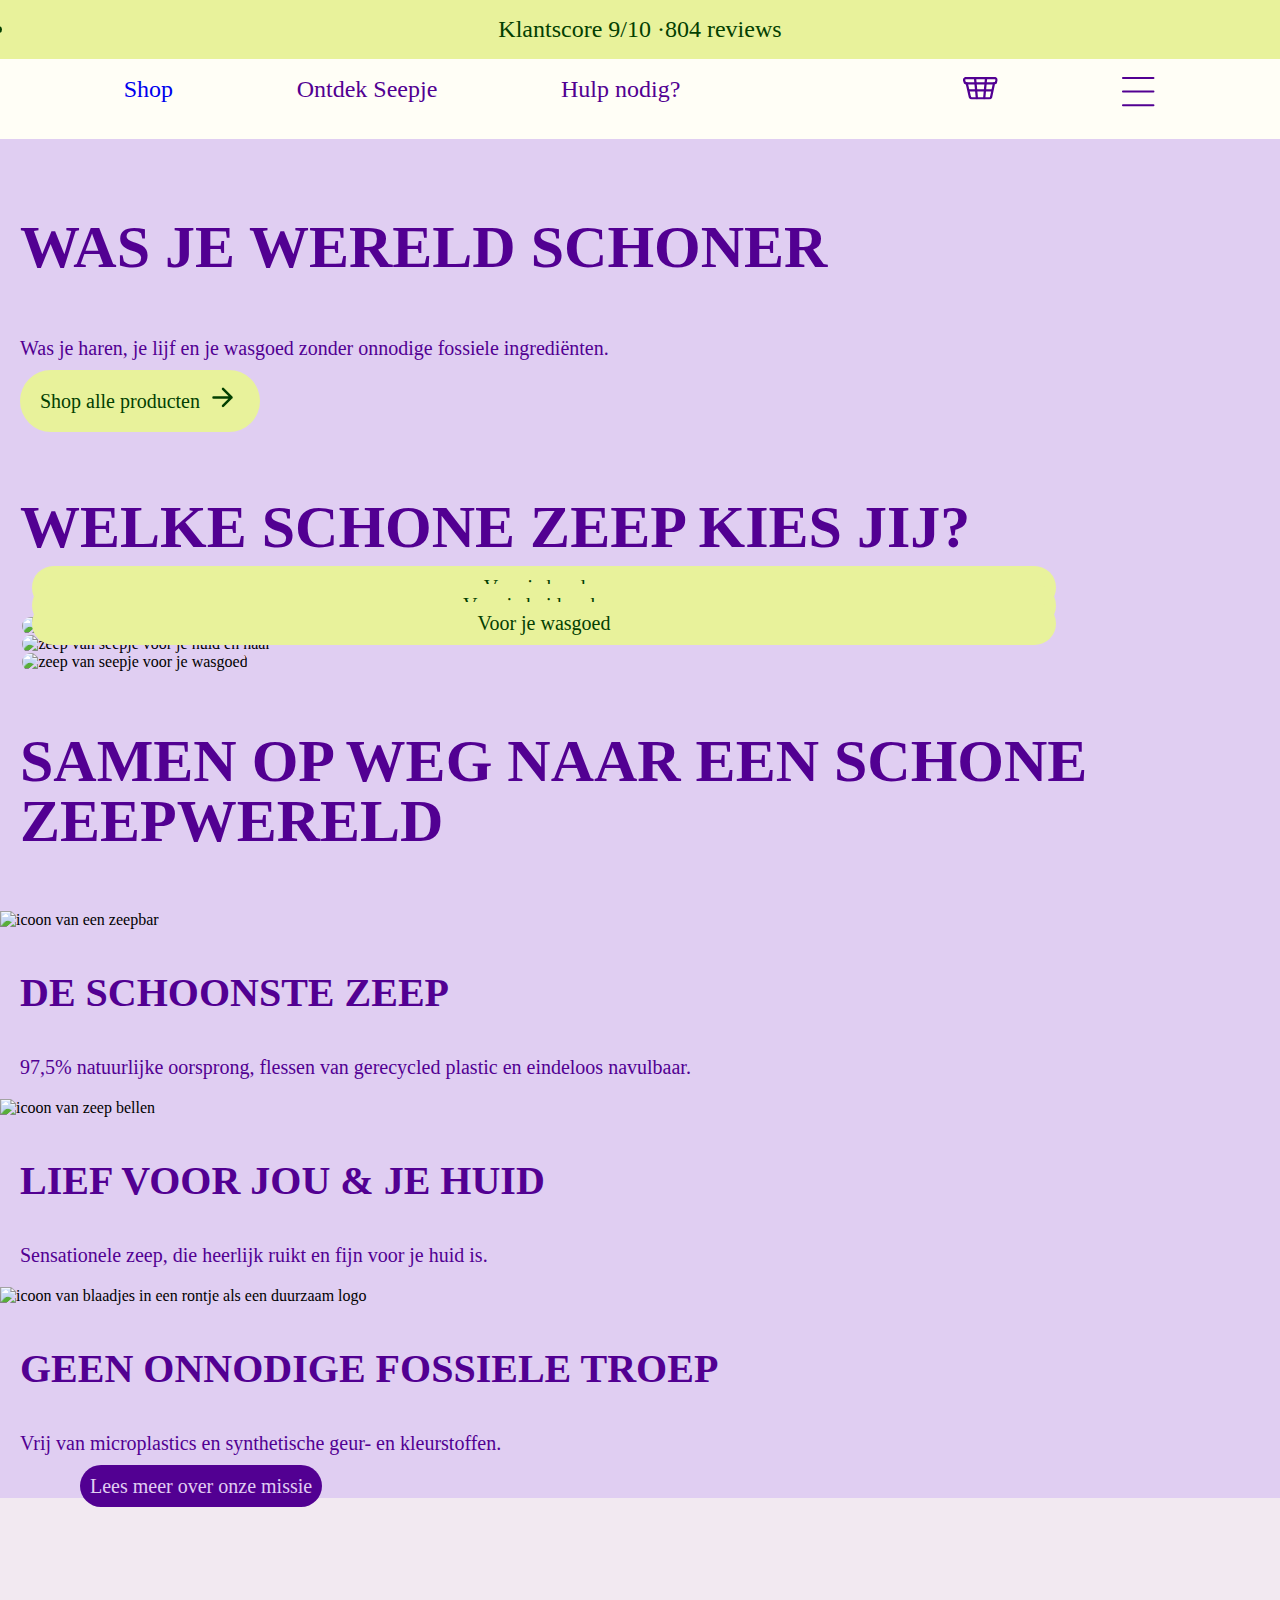
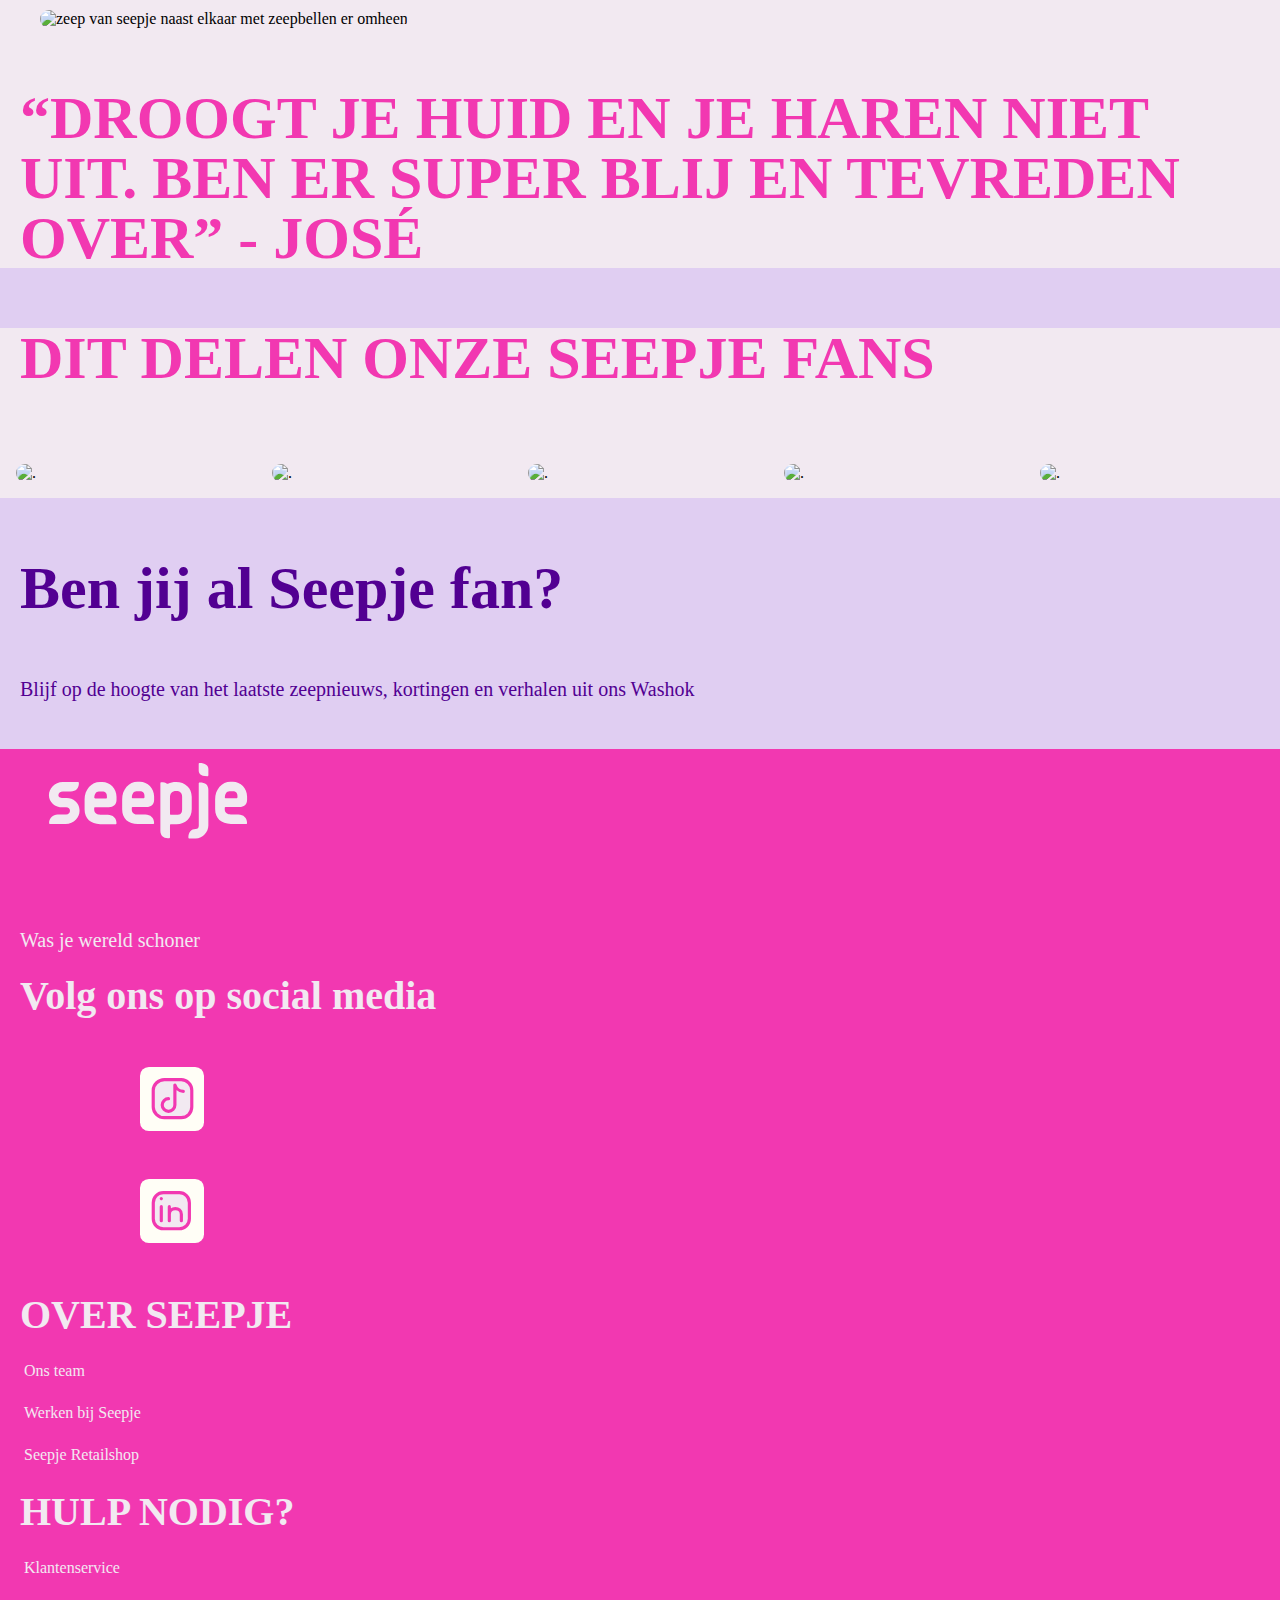
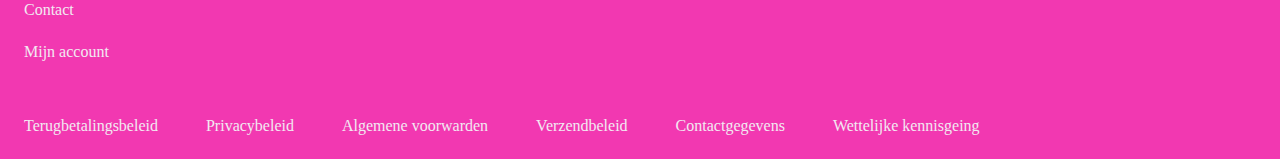
==== index.html @ fd45f930 "Add files via upload" ====
<!DOCTYPE html>
<html lang="nl">

<head>
	<meta charset="UTF-8">
	<meta name="author" content="jouw naam">
	<meta name="viewport" content="width=device-width, initial-scale=1">
	
	<title>seepje</title>
	
	<link href="styles/style.css" rel="stylesheet">
	<link rel="icon" type="image/svg+xml" href="images/favicon.svg">
</head>

<body>
	<script defer src="scripts/script.js"></script>
	<ul>
        <li>Klantscore 9/10 ·804 reviews</li>
        <li>ma-vr binnen 24u verzonden</li>
    </ul>
	<header>
		<ul>
		    <li><img src="https://seepje.com/cdn/shop/files/Logo_1.svg?v=1713769468&width=100" alt=""></li>
		    <li><a href="./shop.html">Shop</a></li>
		    <li>Ontdek Seepje</li>
		    <li>Hulp nodig?</li>
			<li><svg class="modal__toggle-open icon icon-search" aria-hidden="true" focusable="false">
				<use href="#icon-search">
			  </use></svg></li>
			  <li><svg xmlns="http://www.w3.org/2000/svg" width="38" height="25" viewBox="0 0 38 25" fill="none" class="icon icon-cart-empty">
				<g clip-path="url(#clip0_3821_3383)">
				  <path d="M28.569 23.2811H9.44341C8.57406 23.2811 7.81339 22.7377 7.51998 21.9119L4.05348 6.88308L2.13005 6.36147L1.27157 3.88384C0.815168 2.56896 1.79318 1.18887 3.195 1.18887H34.4262C35.7954 1.18887 36.7734 2.52549 36.3605 3.82951L35.5346 6.4484L33.6655 6.85048L30.5033 21.8684C30.2316 22.716 29.4492 23.2811 28.569 23.2811Z" stroke="currentColor" stroke-width="2.5" stroke-linecap="round" stroke-linejoin="round"></path>
				  <path d="M13.0947 1.54756L15.0508 23.0095" stroke="currentColor" stroke-width="2.5" stroke-linecap="round" stroke-linejoin="round"></path>
				  <path d="M25.0044 1.54756L23.0483 23.0095" stroke="currentColor" stroke-width="2.5" stroke-linecap="round" stroke-linejoin="round"></path>
				  <path d="M3.521 6.99182L33.6546 6.85056" stroke="currentColor" stroke-width="2.5" stroke-linecap="round" stroke-linejoin="round"></path>
				  <path d="M6.82422 14.6095H31.0463" stroke="currentColor" stroke-width="2.5" stroke-linecap="round" stroke-linejoin="round"></path>
				</g>
				<defs>
				  <clipPath id="clip0_3821_3383">
					<rect width="37.61" height="24.4177" fill="white" transform="translate(0 0.0261536)"></rect>
				  </clipPath>
				</defs>
			  </svg>  </li>
			  <li><svg xmlns="http://www.w3.org/2000/svg" aria-hidden="true" focusable="false" class="icon icon-hamburger" fill="none" viewBox="0 0 18 16">
				<path d="M1 .5a.5.5 0 100 1h15.71a.5.5 0 000-1H1zM.5 8a.5.5 0 01.5-.5h15.71a.5.5 0 010 1H1A.5.5 0 01.5 8zm0 7a.5.5 0 01.5-.5h15.71a.5.5 0 010 1H1a.5.5 0 01-.5-.5z" fill="currentColor">
			  </path></svg></li>
	    </ul>
	</header>

	<main>
		<article>
		    <img src="https://seepje.com/cdn/shop/files/test-mobile-banner-website.jpg?v=1724672558&width=3840" alt="zeep van seepje naast elkaar met zeepbellen er omheen">
		    <h1> WAS JE WERELD SCHONER</h1>
		    <p>Was je haren, je lijf en je wasgoed zonder onnodige fossiele ingrediënten.</p>
		    <a href="./shop.html">Shop alle producten <svg xmlns="http://www.w3.org/2000/svg" width="24" height="28" viewBox="0 0 24 28" fill="none">
				<path d="M3 17.4023H21M21 17.4023L12.5 8.90228M21 17.4023L12.5 25.9023" stroke="currentColor" stroke-width="2.5" stroke-linecap="round" stroke-linejoin="round"></path>
			  </svg></a>
	    </article>

		<section>
			<h2>WELKE SCHONE ZEEP KIES JIJ?</h2>
			<article>
				<img src="https://seepje.com/cdn/shop/collections/handzeep.png?v=1717664979" alt="zeep van seepje voor je handen">
				<a href="./shop.html">Voor je handen</a>
			</article>
			<article>
				<img src="https://seepje.com/cdn/shop/collections/huid-en-haar.png?v=1718620232" alt="zeep van seepje voor je huid en haar">
				<a href="./shop.html">Voor je huid en haar</a>
			</article>
			<article>
				<img src="https://seepje.com/cdn/shop/collections/wassen.png?v=1717665009" alt="zeep van seepje voor je wasgoed">
				<a href="./shop.html">Voor je wasgoed</a>
			</article>
		</section>
		<h2>SAMEN OP WEG NAAR EEN SCHONE ZEEPWERELD</h2>
		<section>
			<article>
				<img src="https://seepje.com/cdn/shop/files/Icoon-Schonezeep-Paars.svg?v=1718703097&width=750" alt="icoon van een zeepbar">
				<h3>DE SCHOONSTE ZEEP</h3>
				<p>97,5% natuurlijke oorsprong, flessen van gerecycled plastic en eindeloos navulbaar.</p>
			</article>
			<article>
				<img src="https://seepje.com/cdn/shop/files/Icoon-Liefvoorjou-Paars.svg?v=1718703097&width=750" alt="icoon van zeep bellen">
				<h3>LIEF VOOR JOU & JE HUID</h3>
				<p>Sensationele zeep, die heerlijk ruikt en fijn voor je huid is.</p>
			</article>
			<article>
				<img src="https://seepje.com/cdn/shop/files/Icoon-Zonderfossieletroep-Paars.svg?v=1718703097&width=750" alt="icoon van blaadjes in een rontje als een duurzaam logo">
				<h3>GEEN ONNODIGE FOSSIELE TROEP</h3>
				<p>Vrij van microplastics en synthetische geur- en kleurstoffen.</p>
			</article>
			<a href="https://seepje.com/pages/onze-missie">Lees meer over onze missie</a>
		</section>
		<section>
			<img src="https://seepje.com/cdn/shop/files/Seepje-natuurlijke-doucheproducten-homepage.jpg?crop=center&height=4096&v=1718560011&width=3277" alt="zeep van seepje naast elkaar met zeepbellen er omheen">
			<h2>“DROOGT JE HUID EN JE HAREN NIET UIT. BEN ER SUPER BLIJ EN TEVREDEN OVER” - JOSÉ</h2>
		</section>
		<section>
			<h2>DIT DELEN ONZE SEEPJE FANS</h2>
			<article>
				<img src="https://seepje.com/cdn/shop/files/Instagram-1.png?v=1718180225&width=1000" alt=".">
				<img src="https://seepje.com/cdn/shop/files/instapost.png?v=1718692795&width=1000" alt=".">
				<img src="https://seepje.com/cdn/shop/files/Instagram-2.png?v=1718180257&width=1000" alt=".">
				<img src="https://seepje.com/cdn/shop/files/Instagram-5.png?v=1718180308&width=1000" alt=".">
				<img src="https://seepje.com/cdn/shop/files/Instagram-6.png?v=1718180318&width=1000" alt=".">
		    </article>
		</section>
		<section>
			<h2>Ben jij al Seepje fan?</h2>
			<p>Blijf op de hoogte van het laatste zeepnieuws, kortingen en verhalen uit ons Washok</p>
		</section>
	</main>

	<footer>
		<svg xmlns="http://www.w3.org/2000/svg" width="250" height="132" viewBox="0 0 1030 545.4">
			<path class="cls-1" d="m140.84,201.6c-12.08-10.51-28.06-16.52-43.83-16.52h-17.8c-9.59,0-25.69-1.91-25.69-14.65,0-10.96,9.97-18.93,23.71-18.93h40.37c26.02,0,41.55-16.27,41.55-43.51,0-2.74-2.22-4.97-4.97-4.97h-78.1c-42.7,0-71.37,34.85-71.37,67.41,0,35.22,31.34,62.8,71.37,62.8h17.31c11.81,0,19.76,7.2,19.76,17.94,0,9.66-6.9,19.43-20.09,19.43h-43.67c-24.08,0-43.69,19.52-43.69,43.51,0,2.74,2.22,4.97,4.97,4.97h79.59c44.69,0,72.36-35.25,72.36-67.91,0-25.34-11.84-40.94-21.77-49.57h-.01Z"></path>
			<path class="cls-1" d="m303.45,178.51v3.76c0,2.74-2.22,4.97-4.97,4.97h-55.2c-2.91,0-5.22-2.54-4.95-5.44,2.31-24.56,13.42-29.95,29.19-29.95h11.37c17.19,0,24.54,7.98,24.54,26.68h.01Zm-23.88-76.31h-12.03c-44.36,0-79.12,39.52-79.12,89.98v52.4c0,45.75,31.57,75.32,80.44,75.32h79.09c2.74,0,4.97-2.22,4.97-4.97,0-25.82-18.5-43.84-45.01-43.84h-39.05c-14.97,0-30.97-6.96-30.97-26.52v-7.06c0-2.74,2.22-4.97,4.97-4.97h70.49c23.67,0,39.57-14.77,39.57-36.77v-17.31c0-42.08-32.91-76.31-73.35-76.31v.04Z"></path>
			<path class="cls-1" d="m461.07,151h11.37c17.21,0,24.54,7.98,24.54,26.68v3.76c0,2.74-2.22,4.97-4.97,4.97h-55.2c-2.91,0-5.22-2.54-4.95-5.44,2.31-24.56,13.42-29.95,29.19-29.95h.01Zm12.03-49.63h-12.03c-44.36,0-79.11,39.52-79.11,89.98v52.4c0,45.75,31.57,75.32,80.43,75.32h79.11c2.74,0,4.97-2.22,4.97-4.97,0-25.82-18.5-43.84-45.01-43.84h-39.05c-14.97,0-30.97-6.96-30.97-26.51v-7.06c0-2.74,2.22-4.97,4.97-4.97h70.49c23.67,0,39.57-14.77,39.57-36.77v-17.31c0-42.08-32.91-76.31-73.35-76.31v.03Z"></path>
			<path class="cls-1" d="m628.17,183.45c0-22.63,10.53-34.1,31.29-34.1s31.29,9.26,31.29,29.15v62.79c0,22.85-6.89,29.81-29.48,29.81h-28.14c-2.74,0-4.97-2.22-4.97-4.97v-82.69h.01Zm112.06,58.17v-63.12c0-44.83-33.14-76.15-80.6-76.15-15.7,0-29.92,3.2-41.6,9.3-1.69.89-3.76.93-5.32-.16-7.38-5.09-17.11-7.66-29.03-7.66-2.74,0-4.97,2.22-4.97,4.97v245.21c0,23.69,14.78,38.42,38.58,38.42h5.93c2.74,0,4.97-2.22,4.97-4.97v-62.59c0-2.74,2.22-4.97,4.97-4.97h28.65c46.93,0,78.46-31.46,78.46-78.29h-.01Z"></path>
			<path class="cls-1" d="m915.67,186.39c-2.91,0-5.22-2.54-4.95-5.44,2.31-24.56,13.42-29.95,29.19-29.95h11.37c17.21,0,24.54,7.98,24.54,26.68v3.76c0,2.74-2.22,4.97-4.97,4.97h-55.2.01Zm70.05,45.35c23.67,0,39.57-14.77,39.57-36.77v-17.31c0-42.08-32.91-76.31-73.35-76.31h-12.03c-44.36,0-79.11,39.52-79.11,89.98v52.4c0,45.75,31.57,75.32,80.43,75.32h79.09c2.74,0,4.97-2.22,4.97-4.97,0-25.82-18.5-43.84-45.01-43.84h-39.05c-14.97,0-30.97-6.96-30.97-26.51v-7.06c0-2.74,2.22-4.97,4.97-4.97h70.49v.03Z"></path>
			<path class="cls-1" d="m781.25,105.34c-2.74,0-4.97,2.22-4.97,4.97l.33,216.21c0,12.47-5.24,18.28-16.48,18.28-22.26,0-37.2,17.65-37.2,43.92,0,2.74,2.22,4.97,4.97,4.97h32.25c38.71,0,65.69-35.39,65.69-67.15v-183.47c0-25.01-15-37.7-44.56-37.7h-.03Z"></path>
			<path class="cls-1" d="m781.09,4.32c-2.74,0-4.97,2.22-4.97,4.97v31.43c0,15.73,5.34,31.8,44.89,31.8,2.74,0,4.97-2.22,4.97-4.97v-31.76c0-19.42-17.21-31.47-44.89-31.47Z"></path>
		  </svg>
		<p>Was je wereld schoner</p>
		<article>
		<h3>Volg ons op social media</h3>
		<ul>
			<li><svg xmlns="http://www.w3.org/2000/svg" width="64" height="64" viewBox="0 0 64 64" fill="none" class="icon icon-tiktok">
				<rect width="64" height="64" rx="8.86864" fill="#FFFEF6"></rect>
				<g transform="translate(22 22)">
				  <path d="M29.7795 1.22729V18.12C29.7795 23.9509 25.0525 28.6779 19.2216 28.6779H2.32886C-3.49794 28.6779 -8.771 23.9509 -8.771 18.12V1.22729C-8.771 -4.60362 -3.49794 -9.33057 2.32886 -9.33057H19.2216C25.0525 -9.33057 29.7795 -4.60362 29.7795 1.22729Z" stroke="currentColor" stroke-width="3.16737" stroke-linecap="round" stroke-linejoin="round"></path>
				  <path d="M6.552 9.67358C3.05348 9.67358 0.217285 12.5097 0.217285 16.0084C0.217285 19.5071 3.05348 22.3431 6.552 22.3431C10.0507 22.3431 12.8868 19.5071 12.8868 16.0084V-3.99585C13.5906 -1.88428 16.2653 2.33894 21.3331 2.33894" stroke="currentColor" stroke-width="3.16737" stroke-linecap="round" stroke-linejoin="round"></path>
				</g>
			  </svg></li>
			<li><svg xmlns="http://www.w3.org/2000/svg" width="64" height="64" viewBox="0 0 64 64" fill="none" class="icon icon-linkedin">
				<rect width="64" height="64" rx="8.86864" fill="#FFFEF6"></rect>
				<g transform="translate(23 23)">
				  <path d="M26.3805 0.650116V16.6982C26.3805 22.2375 21.8899 26.7282 16.3505 26.7282H0.30249C-5.23694 26.7282 -9.72754 22.2375 -9.72754 16.6982V0.650116C-9.72754 -4.88927 -5.23694 -9.37988 0.30249 -9.37988H16.3505C21.8899 -9.37988 26.3805 -4.88927 26.3805 0.650116Z" stroke="currentColor" stroke-width="3.16737" stroke-linecap="round" stroke-linejoin="round"></path>
				  <path d="M-1.70358 18.7044V11.6834V4.6624" stroke="currentColor" stroke-width="3.16737" stroke-linecap="round" stroke-linejoin="round"></path>
				  <path d="M6.31982 18.7044V12.1849M6.31982 12.1849V4.6624M6.31982 12.1849C6.31982 4.6624 18.3558 4.6624 18.3558 12.1849V18.7044" stroke="currentColor" stroke-width="3.16737" stroke-linecap="round" stroke-linejoin="round"></path>
				  <path d="M-1.70358 -3.33594L-1.68358 -3.35825" stroke="currentColor" stroke-width="3.16737" stroke-linecap="round" stroke-linejoin="round"></path>
				</g>
			  </svg></li>
		</ul>
	</article>
	<article>
		<h3>OVER SEEPJE</h3>
		<ul>
		    <li>Ons team</li>
		    <li>Werken bij Seepje</li>
			<li>Seepje Retailshop</li>
	    </ul>
	</article>
	<article>
		<h3>HULP NODIG?</h3>
		<ul>
			<li>Klantenservice</li>
			<li>Contact</li>
			<Li>Mijn account</Li>
		</ul>
	</article>
		<ul>
			<li>Terugbetalingsbeleid</li>
			<li>Privacybeleid</li>
			<li>Algemene voorwarden</li>
			<li>Verzendbeleid</li>
			<li>Contactgegevens</li>
			<li>Wettelijke kennisgeing</li>
		</ul>
	</footer>

</body>
	
</html>
---- styles/style.css ----
/**************/
/* CSS REMEDY */
/**************/
*,
*::after,
*::before {
  box-sizing: border-box;
}

* {
  margin: 0;
  padding: 0;
}

img {
  max-width: 100%;
}

/*********************/
/* CUSTOM PROPERTIES */
/*********************/


:root {
  /* startje */
  --color-text: #111;
  --color-background: #eee;
}


/****************/
/* JOUW STYLING */
/****************/

svg{
  position: relative;
  width: 35px;
  color: #520092;
}

a svg{
  color: #034001;
}

body {
  background-color: #e0cef2;
}

img {
  width: 10%;
}

body > ul{
  background-color: #e8f29b;
  padding: 1em;
  text-align: center;

  display: flex;
  overflow-x: scroll;
  scroll-snap-type: x mandatory;
  gap: 5em;
  overflow: auto;
  
}

body > ul::-webkit-scrollbar { 
  display: block; 
}


body > ul >li{
	font-family: Helvetica-Light;
	list-style: disc;
	color: #034001;
	font-size: 24px;
  min-width: 100%;
  scroll-snap-align: center;
}

header {
  background-color: #FFFEF6;
  z-index: 2;
}

header ul {
  display: flex;
  list-style: none;
  height: 5em;
}

ul a {
  text-decoration: none;
}

header li {
  flex-grow: 1;
  justify-content: center;
  font-family: obviously-narrow-black;
  font-size: 24px;
  color: #520092;
  margin-top: .7em;
}

header ul img {
  width: 100px;
}

footer {
  background-color: #f238b1;
}

h3,
h2,
h1 {
  font-family: obviously-narrow-black;
  color: #520092;
  margin-left: 20px;
  margin-top: 1em;
  margin-bottom: 1em;
}

h1{
  font-size: 60px;
  line-height: 1em;
}

h2{
  font-size: 60px;
  line-height: 1em;
}

h3{
  font-size: 40px;
}

p {
  font-family: obviously-narrow;
  font-size: 20px;
  color: #520092;
  margin-left: 20px;
  margin-bottom: 1em;
}


/* ************* */
/*  home pagina  */
/* ************* */

.shop-catagorie ul{
  display: flex;
}

.shop-catagorie ul a{
  text-decoration: none;
}

main > article{
  overflow: hidden;
  padding-bottom: 1.5em;
}

main > article img {
  width: 100%;
  border-radius: 5em;
  transform: rotate(-5deg) translateY(-250px) translateX(70px);
  z-index: 1;
}

main > article a{
  color: #034001;
  background-color: #e8f29b;
  border-radius: 2em;
  text-decoration: none;
  font-family: obviously-narrow-black;
  font-size: 20px;
  padding: 1em;
  margin-left: 1em;
}


section:first-of-type article{
  position: relative;
}

section:first-of-type a{
  color: #034001;
  background-color: #e8f29b;
  border-radius: 2em;
  text-decoration: none;
  font-family: obviously-narrow-black;
  font-size: 20px;
  padding: 0.5em;
  text-align: center;
  width: 80%;
  position: absolute;
  bottom: 1.3em;
  left: 1.6em;
}

section:first-of-type article img {
  width: 90%;
  border-radius: 3em;
  margin-left: 1.4em;
}

section:nth-of-type(2) article img {
  width: 20%;
}

section:nth-of-type(2) a{
  color: #e0cef2;
  background-color: #520092;
  border-radius: 2em;
  text-decoration: none;
  font-family: obviously-narrow-black;
  font-size: 20px;
  padding: 0.5em;
  margin-left: 4em;
}

section:nth-of-type(3) {
  background-color: #f2e9f1;
}

section:nth-of-type(3) img{
  width: 80%;
  border-radius: 3em;
  margin-left: 2.5em;
  margin-top: 7em;
}

section:nth-of-type(3) h2{
  color: #f238b1;
  margin-right: 1em;
}

section:nth-of-type(4) {
  background-color: #f2e9f1;
}

section:nth-of-type(4) h2{
  color: #f238b1;
}

section:nth-of-type(4) article{
  display: flex;
  overflow-x: scroll;
  scroll-snap-type: x mandatory;
  scroll-snap-align: center;
}

section:nth-of-type(4) article img{
  width: 90%;
  margin: 1em;
  border-radius: 2em;
}



/* footer */

footer h2,footer h3, footer p, footer ul{
color: #f2e9f1;
}

footer ul li{
  font-family: Helvetica-Light;
  margin: 1.5em;
  list-style-type: none;
}

footer > ul{
  display: flex;
  flex-wrap: wrap;
  margin-top: 2em;
}

footer svg{
  color: #f238b1;
  width: 200px;
  display: flex;
}

footer svg:first-of-type{
  width: 200px;
  fill: #f2e9f1;
  margin: 3em;
}

footer section{
  display: flex;
}

footer section article{
  display: inline-block;
}

footer h3{
  display: inline;
}




/* **************** */
/*   shop pagina    */
/* **************** */



.shop-pagina {
  background-color: #FFFEF6;
}


/* onder navigatie */


.shop-catagorie {
  background-color: #e0cef2;
  display: flex;
  overflow-x: scroll;
}

.shop-catagorie::-webkit-scrollbar{
  display: none;
}

.shop-catagorie ul li {
  list-style: none;
  color: #e0cef2;
  background-color: #520092;
  margin: 1em;
  padding: 0.3em 1em 0.5em 1em;
  border-radius: 1.5em;
  text-align: center;
  font-family: obviously-narrow-black;
  font-size: 24px;
}

.shop-catagorie ul li:first-of-type{
  background-color: #CB8BFF;
  color: #520092;
}

.shop-catagorie ul :hover{
  background-color: #CB8BFF;
  color: #520092;
  transition: all .3s;
}


/* articles */


.shop-pagina section:nth-of-type(2){
  display: grid; 
  grid-gap: 2px;
  margin-right: 5em;
  grid-template-columns: repeat(auto-fit, minmax(400px,1fr));
}

.shop-pagina section:nth-of-type(2) article {
  transition: all 250ms ease;
  border: 2px solid #FFFEF6;
  border-radius: 2em;
  width: 90%;
  margin-left: 2em;
  margin-right: 2em;
}

.shop-pagina section:nth-of-type(2) article:hover{
  border: 2px solid #0052CD;
  border-radius: 2em;
}

.shop-pagina section:nth-of-type(2) article:nth-child(-n+9):hover{
  border: 2px solid #520092;
  border-radius: 2em;
}

.shop-pagina section:nth-of-type(2) article h3{
  height: 1em;
  font-size: 240%;
  line-height: 1em;
}

.shop-pagina section:nth-of-type(2) article p{
  font-size: 150%;
  line-height: 1em;
}

.shop-pagina section:nth-of-type(2) article img{
  width: 100%;
  background-color: #e0cef2;
  border-radius: 2em;
  box-shadow: 3px 3px #0052CD;
}

.shop-pagina section:nth-of-type(2) article:nth-child(n+10) h3{
  width: 100%;
  font-size: 28px;
  color: #0052CD;
}

.shop-pagina section:nth-of-type(2) article:nth-child(n+10) img{
  width: 100%;
  background-color: #DEFFF9;
  border-radius: 2em;
}

section article:nth-child(n+10) p {
  font-family: obviously-narrow;
  font-size: 20px;
  color: #0052CD;
  margin-left: 20px;
  margin-bottom: 1em;
}

section article:nth-child(n+10) button{
  display: block;
  background-color: #0052CD;
  border-radius: 1em;
  border: none;
  padding: 0.4em;
  width: 8em;
  color: #FFFEF6;
  font-family: obviously-narrow-black;
  font-size: 20px;
  margin-left: 2em;
  margin-bottom: 1em;
}

.shop-pagina section:nth-of-type(3){
  display: flex; 
  flex-flow: row wrap;
}

.shop-pagina section:nth-of-type(3) article{
  width: 10em;
  margin: 1em;
}

.shop-pagina section:nth-of-type(3) article h3{
  height: 5em;
  font-size: 30px;
}

.shop-pagina section:nth-of-type(3) article img{
  width: 10em;
  background-color: #e0cef2;
  border-radius: 2em;
}

section article button{
  display: block;
  background-color: #520092;
  border-radius: 1em;
  border: none;
  padding: 0.4em;
  width: 8em;
  color: #e0cef2;
  font-family: obviously-narrow-black;
  font-size: 20px;
  margin-left: 2em;
  margin-bottom: 1em;
}

.ondernavigatie{
  font-family: Helvetica-Light;
  color: #520092;
  text-align: end;
  margin-right: 2em;
}

.ondernavigatie svg{
  width: 1.5em;
  height: 1.5em;
  color: #FFFEF6;
  vertical-align: middle;
}

.ondernavigatie li:nth-child(-n+3){
  display: inline-block;
  text-align: center;
  margin: 0.8em;
  width: 2.5em;
  height: 2.5em;
  line-height: 2.5em;
  border: solid #FFFEF6;
  border-radius: 50%;
}

.ondernavigatie li:first-of-type{
  border: solid 2px #520092;
  border-radius: 50%;
}

.ondernavigatie li:last-of-type{
  background-color: #520092;
  border-radius: 50%;
  display: inline-block;
  text-align: center;
  margin: 0.8em;
  width: 2.5em;
  height: 2.5em;
  line-height: 2.5em;
}

.ondernavigatie li:nth-child(-n+3):hover{
  border: solid 2px #520092;
  border-radius: 50%;
}





@font-face {
  font-family: "obviously-narrow-black";
  src: url("https://cdn.shopify.com/s/files/1/0680/9832/6759/files/Obviously-NarrowBlack.woff?v=1719230879");
}

@font-face {
  font-family: "obviously-narrow";
  src: url("https://seepje.com/cdn/shop/t/20/assets/Obviously-Narrow.woff?v=153060207017436625301724421260");
}

@font-face {
  font-family: "Helvetica-Light";
  src: url("https://seepje.com/cdn/shop/t/20/assets/Helvetica-Light.woff?v=178486114463115871831724421260");
}
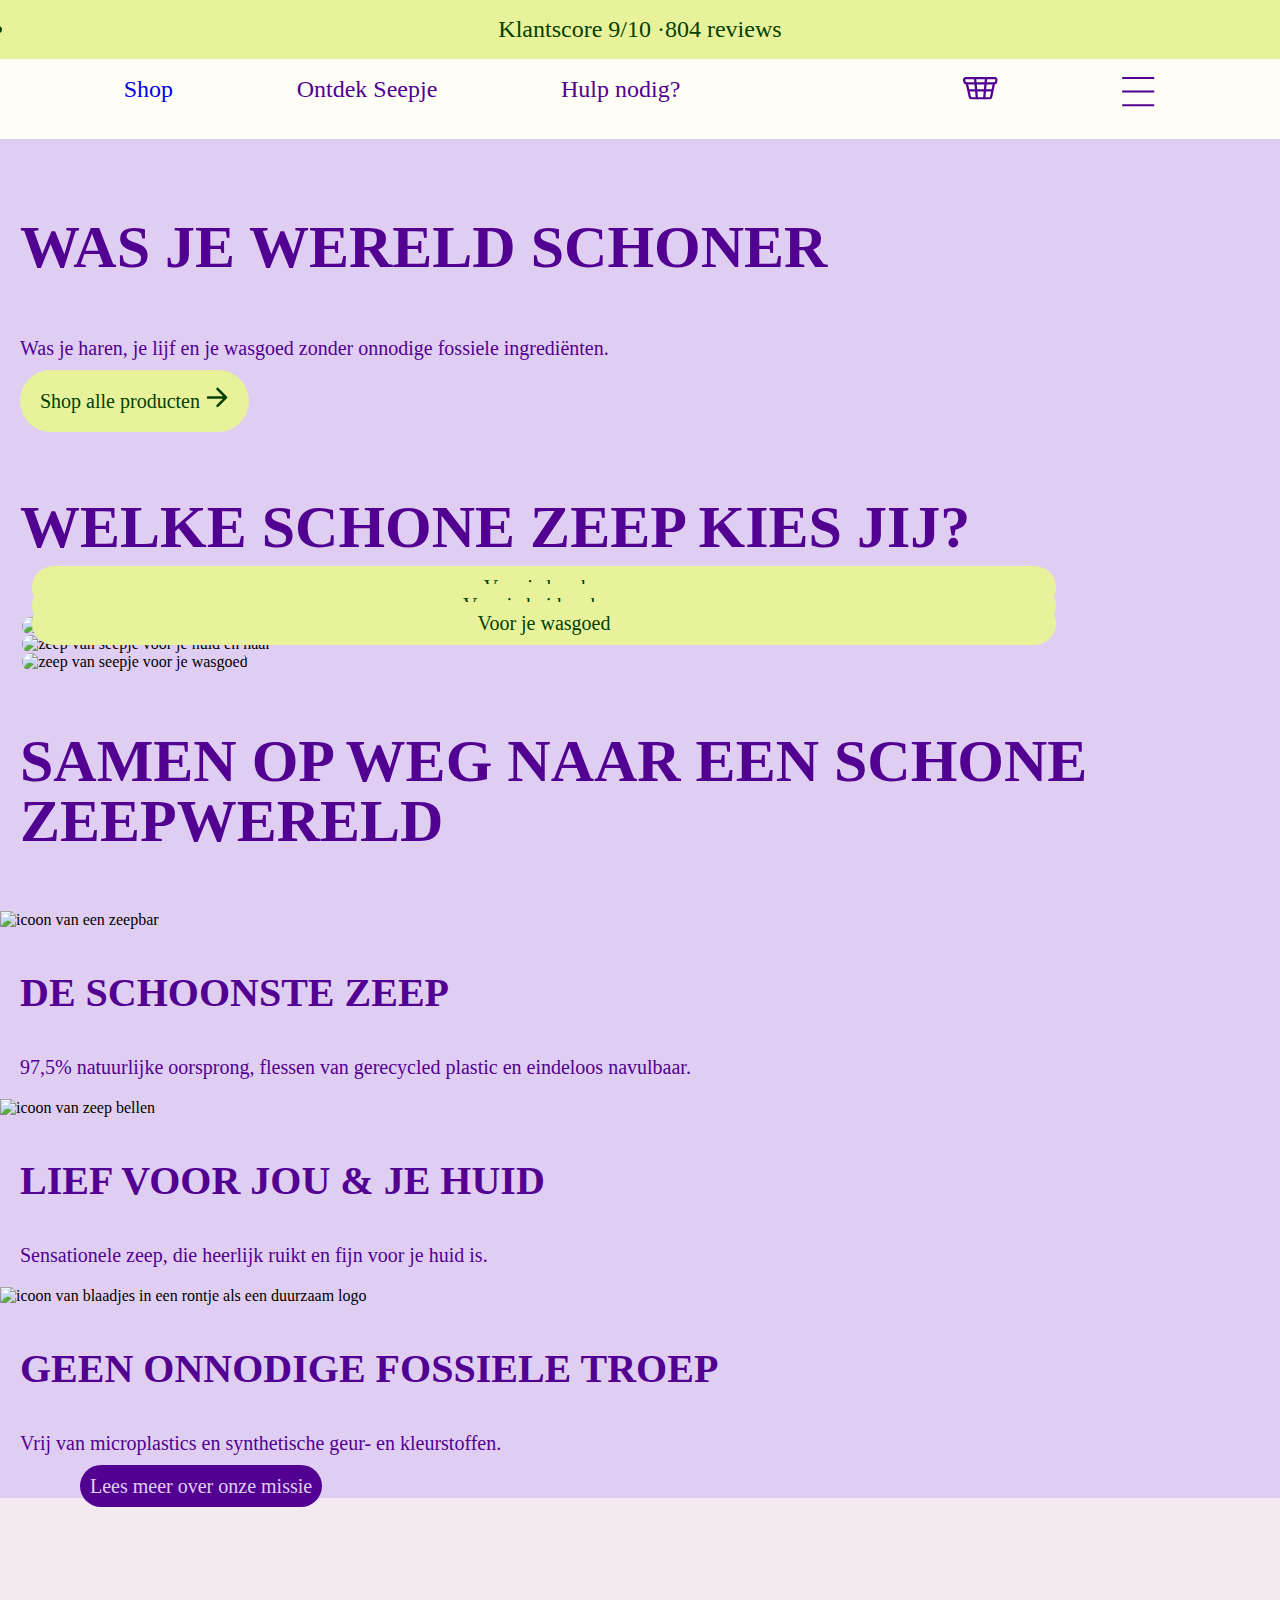
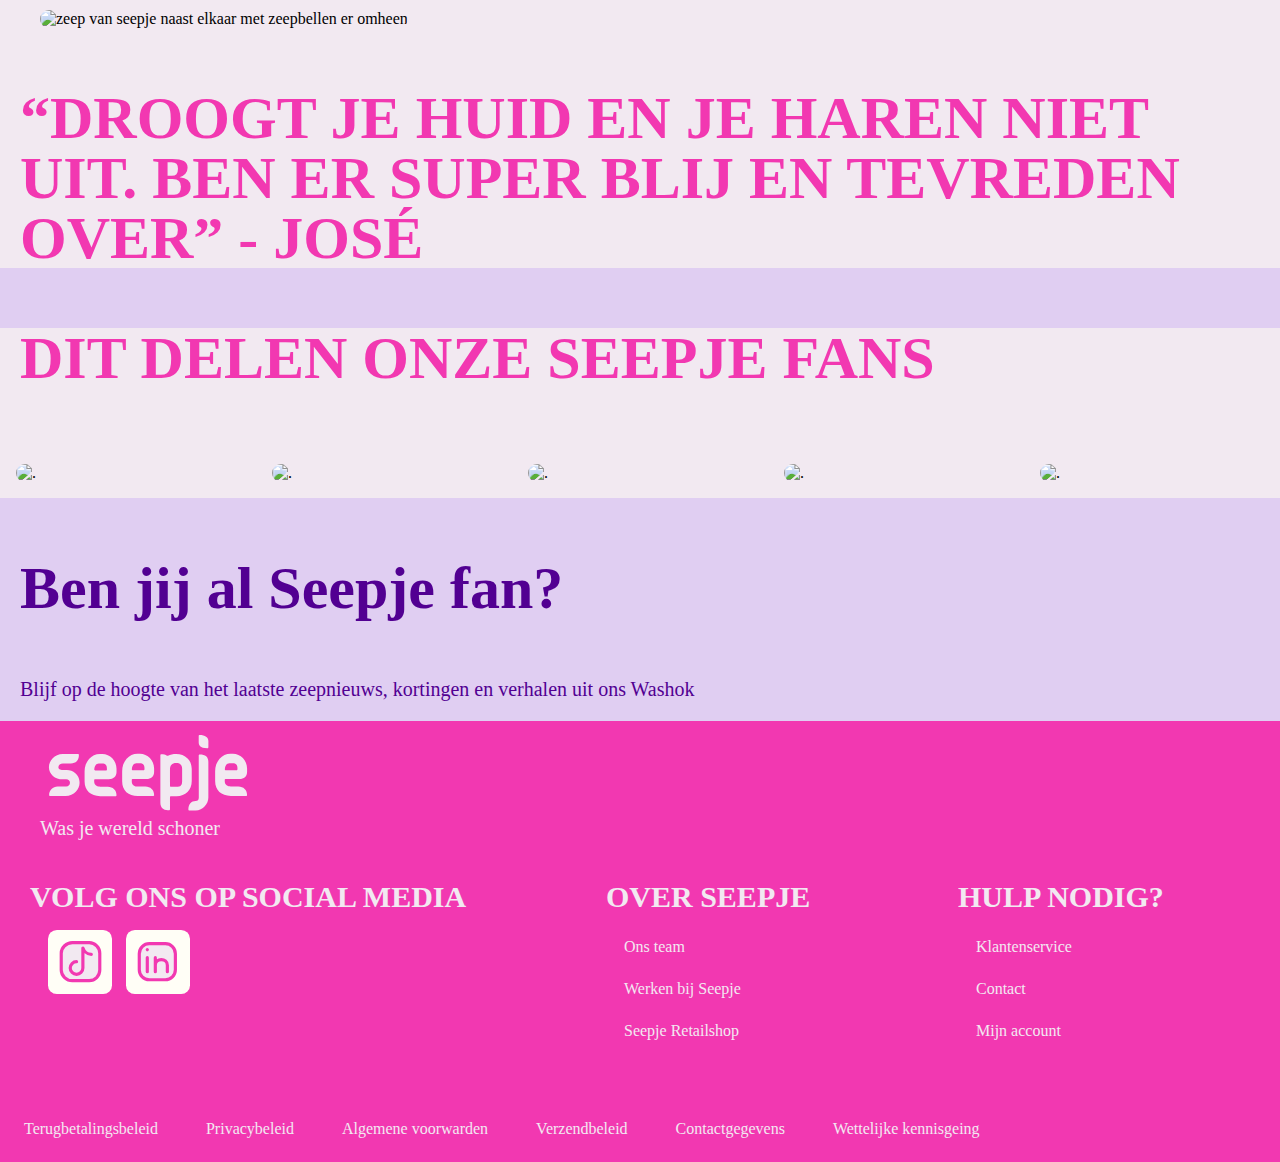
==== commit 35e73d7c: "Add files via upload" ====
--- a/index.html
+++ b/index.html
@@ -24,10 +24,10 @@
 		    <li><a href="./shop.html">Shop</a></li>
 		    <li>Ontdek Seepje</li>
 		    <li>Hulp nodig?</li>
-			<li><svg class="modal__toggle-open icon icon-search" aria-hidden="true" focusable="false">
+			<li><svg aria-hidden="true" focusable="false">
 				<use href="#icon-search">
 			  </use></svg></li>
-			  <li><svg xmlns="http://www.w3.org/2000/svg" width="38" height="25" viewBox="0 0 38 25" fill="none" class="icon icon-cart-empty">
+			  <li><svg xmlns="http://www.w3.org/2000/svg" width="38" height="25" viewBox="0 0 38 25" fill="none">
 				<g clip-path="url(#clip0_3821_3383)">
 				  <path d="M28.569 23.2811H9.44341C8.57406 23.2811 7.81339 22.7377 7.51998 21.9119L4.05348 6.88308L2.13005 6.36147L1.27157 3.88384C0.815168 2.56896 1.79318 1.18887 3.195 1.18887H34.4262C35.7954 1.18887 36.7734 2.52549 36.3605 3.82951L35.5346 6.4484L33.6655 6.85048L30.5033 21.8684C30.2316 22.716 29.4492 23.2811 28.569 23.2811Z" stroke="currentColor" stroke-width="2.5" stroke-linecap="round" stroke-linejoin="round"></path>
 				  <path d="M13.0947 1.54756L15.0508 23.0095" stroke="currentColor" stroke-width="2.5" stroke-linecap="round" stroke-linejoin="round"></path>
@@ -120,38 +120,39 @@
 			<path class="cls-1" d="m915.67,186.39c-2.91,0-5.22-2.54-4.95-5.44,2.31-24.56,13.42-29.95,29.19-29.95h11.37c17.21,0,24.54,7.98,24.54,26.68v3.76c0,2.74-2.22,4.97-4.97,4.97h-55.2.01Zm70.05,45.35c23.67,0,39.57-14.77,39.57-36.77v-17.31c0-42.08-32.91-76.31-73.35-76.31h-12.03c-44.36,0-79.11,39.52-79.11,89.98v52.4c0,45.75,31.57,75.32,80.43,75.32h79.09c2.74,0,4.97-2.22,4.97-4.97,0-25.82-18.5-43.84-45.01-43.84h-39.05c-14.97,0-30.97-6.96-30.97-26.51v-7.06c0-2.74,2.22-4.97,4.97-4.97h70.49v.03Z"></path>
 			<path class="cls-1" d="m781.25,105.34c-2.74,0-4.97,2.22-4.97,4.97l.33,216.21c0,12.47-5.24,18.28-16.48,18.28-22.26,0-37.2,17.65-37.2,43.92,0,2.74,2.22,4.97,4.97,4.97h32.25c38.71,0,65.69-35.39,65.69-67.15v-183.47c0-25.01-15-37.7-44.56-37.7h-.03Z"></path>
 			<path class="cls-1" d="m781.09,4.32c-2.74,0-4.97,2.22-4.97,4.97v31.43c0,15.73,5.34,31.8,44.89,31.8,2.74,0,4.97-2.22,4.97-4.97v-31.76c0-19.42-17.21-31.47-44.89-31.47Z"></path>
-		  </svg>
+		</svg>
 		<p>Was je wereld schoner</p>
-		<article>
-		<h3>Volg ons op social media</h3>
-		<ul>
-			<li><svg xmlns="http://www.w3.org/2000/svg" width="64" height="64" viewBox="0 0 64 64" fill="none" class="icon icon-tiktok">
-				<rect width="64" height="64" rx="8.86864" fill="#FFFEF6"></rect>
-				<g transform="translate(22 22)">
-				  <path d="M29.7795 1.22729V18.12C29.7795 23.9509 25.0525 28.6779 19.2216 28.6779H2.32886C-3.49794 28.6779 -8.771 23.9509 -8.771 18.12V1.22729C-8.771 -4.60362 -3.49794 -9.33057 2.32886 -9.33057H19.2216C25.0525 -9.33057 29.7795 -4.60362 29.7795 1.22729Z" stroke="currentColor" stroke-width="3.16737" stroke-linecap="round" stroke-linejoin="round"></path>
-				  <path d="M6.552 9.67358C3.05348 9.67358 0.217285 12.5097 0.217285 16.0084C0.217285 19.5071 3.05348 22.3431 6.552 22.3431C10.0507 22.3431 12.8868 19.5071 12.8868 16.0084V-3.99585C13.5906 -1.88428 16.2653 2.33894 21.3331 2.33894" stroke="currentColor" stroke-width="3.16737" stroke-linecap="round" stroke-linejoin="round"></path>
-				</g>
-			  </svg></li>
-			<li><svg xmlns="http://www.w3.org/2000/svg" width="64" height="64" viewBox="0 0 64 64" fill="none" class="icon icon-linkedin">
-				<rect width="64" height="64" rx="8.86864" fill="#FFFEF6"></rect>
-				<g transform="translate(23 23)">
-				  <path d="M26.3805 0.650116V16.6982C26.3805 22.2375 21.8899 26.7282 16.3505 26.7282H0.30249C-5.23694 26.7282 -9.72754 22.2375 -9.72754 16.6982V0.650116C-9.72754 -4.88927 -5.23694 -9.37988 0.30249 -9.37988H16.3505C21.8899 -9.37988 26.3805 -4.88927 26.3805 0.650116Z" stroke="currentColor" stroke-width="3.16737" stroke-linecap="round" stroke-linejoin="round"></path>
-				  <path d="M-1.70358 18.7044V11.6834V4.6624" stroke="currentColor" stroke-width="3.16737" stroke-linecap="round" stroke-linejoin="round"></path>
-				  <path d="M6.31982 18.7044V12.1849M6.31982 12.1849V4.6624M6.31982 12.1849C6.31982 4.6624 18.3558 4.6624 18.3558 12.1849V18.7044" stroke="currentColor" stroke-width="3.16737" stroke-linecap="round" stroke-linejoin="round"></path>
-				  <path d="M-1.70358 -3.33594L-1.68358 -3.35825" stroke="currentColor" stroke-width="3.16737" stroke-linecap="round" stroke-linejoin="round"></path>
-				</g>
-			  </svg></li>
-		</ul>
-	</article>
-	<article>
-		<h3>OVER SEEPJE</h3>
-		<ul>
-		    <li>Ons team</li>
-		    <li>Werken bij Seepje</li>
-			<li>Seepje Retailshop</li>
-	    </ul>
-	</article>
-	<article>
+		<section>
+		    <article>
+		        <h3>VOLG ONS OP SOCIAL MEDIA</h3>
+		        <ul>
+			        <li><svg xmlns="http://www.w3.org/2000/svg">
+				        <rect width="64" height="64" rx="8.86864" fill="#FFFEF6"></rect>
+				        <g transform="translate(22 22)">
+				        <path d="M29.7795 1.22729V18.12C29.7795 23.9509 25.0525 28.6779 19.2216 28.6779H2.32886C-3.49794 28.6779 -8.771 23.9509 -8.771 18.12V1.22729C-8.771 -4.60362 -3.49794 -9.33057 2.32886 -9.33057H19.2216C25.0525 -9.33057 29.7795 -4.60362 29.7795 1.22729Z" stroke="currentColor" stroke-width="3.16737" stroke-linecap="round" stroke-linejoin="round"></path>
+				        <path d="M6.552 9.67358C3.05348 9.67358 0.217285 12.5097 0.217285 16.0084C0.217285 19.5071 3.05348 22.3431 6.552 22.3431C10.0507 22.3431 12.8868 19.5071 12.8868 16.0084V-3.99585C13.5906 -1.88428 16.2653 2.33894 21.3331 2.33894" stroke="currentColor" stroke-width="3.16737" stroke-linecap="round" stroke-linejoin="round"></path>
+				        </g>
+			        </svg></li>
+			        <li><svg xmlns="http://www.w3.org/2000/svg">
+				        <rect width="64" height="64" rx="8.86864" fill="#FFFEF6"></rect>
+				        <g transform="translate(23 23)">
+				        <path d="M26.3805 0.650116V16.6982C26.3805 22.2375 21.8899 26.7282 16.3505 26.7282H0.30249C-5.23694 26.7282 -9.72754 22.2375 -9.72754 16.6982V0.650116C-9.72754 -4.88927 -5.23694 -9.37988 0.30249 -9.37988H16.3505C21.8899 -9.37988 26.3805 -4.88927 26.3805 0.650116Z" stroke="currentColor" stroke-width="3.16737" stroke-linecap="round" stroke-linejoin="round"></path>
+				        <path d="M-1.70358 18.7044V11.6834V4.6624" stroke="currentColor" stroke-width="3.16737" stroke-linecap="round" stroke-linejoin="round"></path>
+				        <path d="M6.31982 18.7044V12.1849M6.31982 12.1849V4.6624M6.31982 12.1849C6.31982 4.6624 18.3558 4.6624 18.3558 12.1849V18.7044" stroke="currentColor" stroke-width="3.16737" stroke-linecap="round" stroke-linejoin="round"></path>
+				        <path d="M-1.70358 -3.33594L-1.68358 -3.35825" stroke="currentColor" stroke-width="3.16737" stroke-linecap="round" stroke-linejoin="round"></path>
+				        </g>
+			        </svg></li>
+		        </ul>
+	        </article>
+	        <article>
+		        <h3>OVER SEEPJE</h3>
+		        <ul>
+		            <li>Ons team</li>
+		            <li>Werken bij Seepje</li>
+			        <li>Seepje Retailshop</li>
+	            </ul>
+	        </article>
+	        <article>
 		<h3>HULP NODIG?</h3>
 		<ul>
 			<li>Klantenservice</li>
@@ -159,6 +160,7 @@
 			<Li>Mijn account</Li>
 		</ul>
 	</article>
+</section>
 		<ul>
 			<li>Terugbetalingsbeleid</li>
 			<li>Privacybeleid</li>
--- a/styles/style.css
+++ b/styles/style.css
@@ -32,7 +32,7 @@
 /* JOUW STYLING */
 /****************/
 
-svg{
+header svg{
   position: relative;
   width: 35px;
   color: #520092;
@@ -105,10 +105,6 @@
   width: 100px;
 }
 
-footer {
-  background-color: #f238b1;
-}
-
 h3,
 h2,
 h1 {
@@ -254,51 +250,6 @@
   margin: 1em;
   border-radius: 2em;
 }
-
-
-
-/* footer */
-
-footer h2,footer h3, footer p, footer ul{
-color: #f2e9f1;
-}
-
-footer ul li{
-  font-family: Helvetica-Light;
-  margin: 1.5em;
-  list-style-type: none;
-}
-
-footer > ul{
-  display: flex;
-  flex-wrap: wrap;
-  margin-top: 2em;
-}
-
-footer svg{
-  color: #f238b1;
-  width: 200px;
-  display: flex;
-}
-
-footer svg:first-of-type{
-  width: 200px;
-  fill: #f2e9f1;
-  margin: 3em;
-}
-
-footer section{
-  display: flex;
-}
-
-footer section article{
-  display: inline-block;
-}
-
-footer h3{
-  display: inline;
-}
-
 
 
 
@@ -515,6 +466,105 @@
 
 
 
+/* ************ */
+/*    footer    */
+/* ************ */
+
+
+footer {
+  background-color: #f238b1;
+}
+
+footer h2,footer h3, footer p, footer ul{
+color: #f2e9f1;
+}
+
+footer h3{
+  display: inline;
+  margin-left: 1em;
+  font-size: 30px;
+
+}
+
+footer ul li{
+  font-family: Helvetica-Light;
+  margin: 1.5em;
+  list-style-type: none;
+}
+
+footer > ul{
+  display: flex;
+  flex-wrap: wrap;
+  margin-top: 2em;
+}
+
+footer svg{
+  color: #f238b1;
+  display: inline;
+  margin: 0;
+  padding: 0;
+}
+
+footer > svg{
+  width: 200px;
+  fill: #f2e9f1;
+  margin-left: 3em;
+}
+
+footer > p{
+  margin-top: -2em;
+  margin-left: 2em;
+  margin-bottom: 2em;
+}
+
+footer li svg{
+  fill: #f2e9f1;
+  width: 70px;
+  display: inline;
+}
+
+footer section article:first-of-type ul{
+  display: flex;
+  color: #0052CD;
+}
+
+footer section article:first-of-type ul li{
+  height: 70px;
+  margin: 1em 0em 1em .5em;
+}
+
+footer section article:first-of-type ul:first-of-type li:first-of-type{
+  margin-left: 3em;
+}
+
+footer section li{
+  margin-left:3em;
+}
+
+footer section{
+  display: flex;
+  flex-wrap:wrap;
+}
+
+footer section article{
+  flex-basis:20em;
+  flex-grow:1;
+  justify-content:center;
+  align-items:center;
+  gap:.125em;
+}
+
+footer section article:first-of-type{
+  flex-grow: 3;
+  flex-basis:30em;
+}
+
+
+
+
+
+
+
 
 @font-face {
   font-family: "obviously-narrow-black";
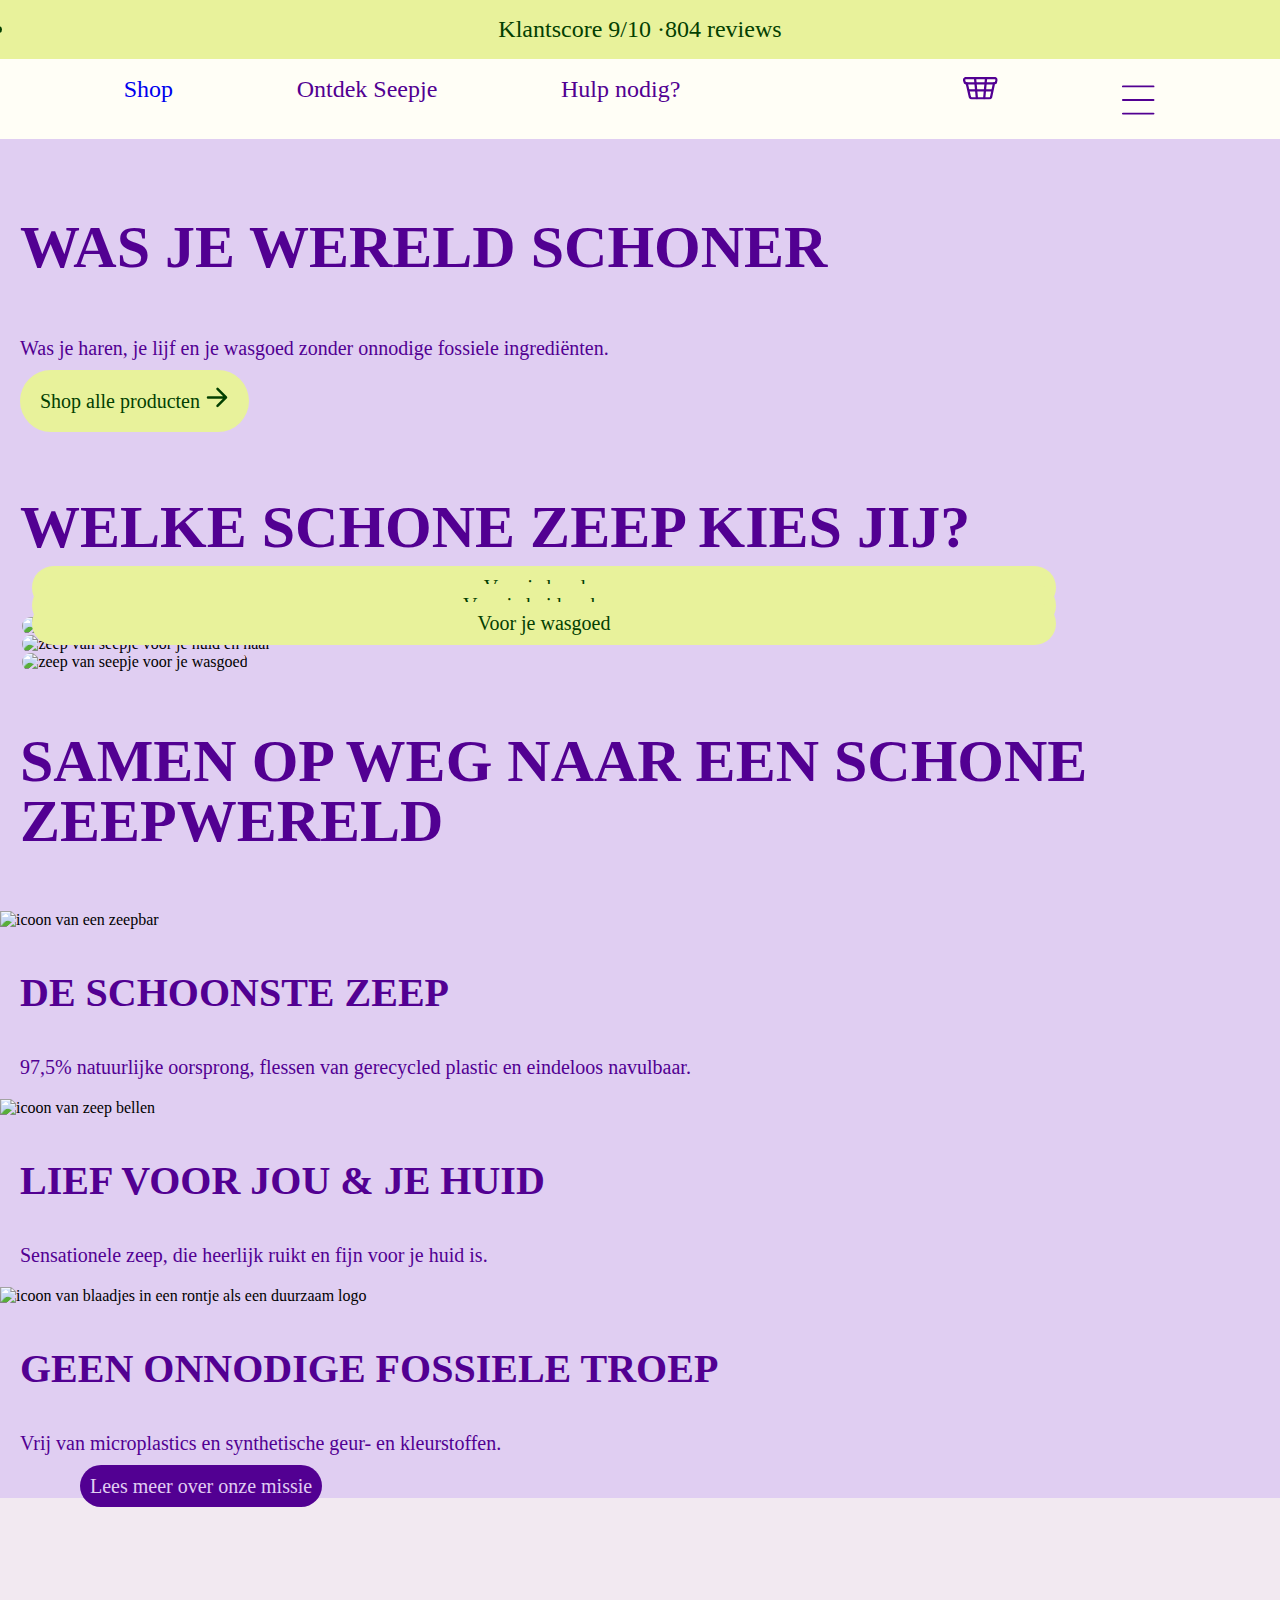
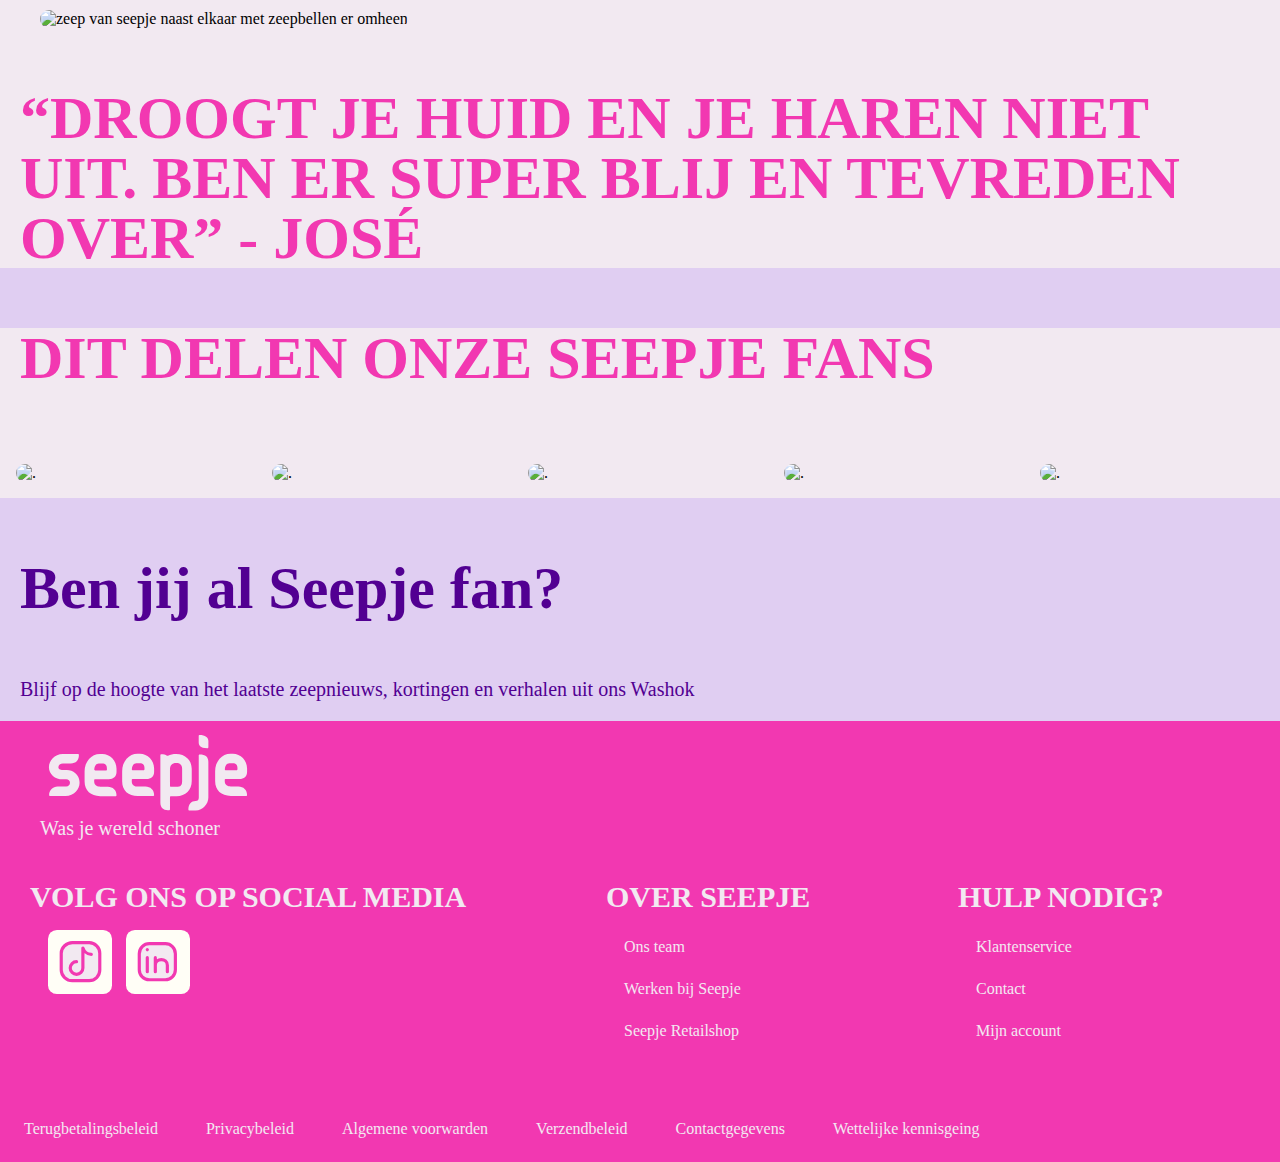
==== commit c35cfa19: "Add files via upload" ====
--- a/index.html
+++ b/index.html
@@ -27,7 +27,7 @@
 			<li><svg aria-hidden="true" focusable="false">
 				<use href="#icon-search">
 			  </use></svg></li>
-			  <li><svg xmlns="http://www.w3.org/2000/svg" width="38" height="25" viewBox="0 0 38 25" fill="none">
+			<li><svg xmlns="http://www.w3.org/2000/svg" width="38" height="25" viewBox="0 0 38 25" fill="none">
 				<g clip-path="url(#clip0_3821_3383)">
 				  <path d="M28.569 23.2811H9.44341C8.57406 23.2811 7.81339 22.7377 7.51998 21.9119L4.05348 6.88308L2.13005 6.36147L1.27157 3.88384C0.815168 2.56896 1.79318 1.18887 3.195 1.18887H34.4262C35.7954 1.18887 36.7734 2.52549 36.3605 3.82951L35.5346 6.4484L33.6655 6.85048L30.5033 21.8684C30.2316 22.716 29.4492 23.2811 28.569 23.2811Z" stroke="currentColor" stroke-width="2.5" stroke-linecap="round" stroke-linejoin="round"></path>
 				  <path d="M13.0947 1.54756L15.0508 23.0095" stroke="currentColor" stroke-width="2.5" stroke-linecap="round" stroke-linejoin="round"></path>
@@ -41,11 +41,42 @@
 				  </clipPath>
 				</defs>
 			  </svg>  </li>
-			  <li><svg xmlns="http://www.w3.org/2000/svg" aria-hidden="true" focusable="false" class="icon icon-hamburger" fill="none" viewBox="0 0 18 16">
-				<path d="M1 .5a.5.5 0 100 1h15.71a.5.5 0 000-1H1zM.5 8a.5.5 0 01.5-.5h15.71a.5.5 0 010 1H1A.5.5 0 01.5 8zm0 7a.5.5 0 01.5-.5h15.71a.5.5 0 010 1H1a.5.5 0 01-.5-.5z" fill="currentColor">
-			  </path></svg></li>
+			<li>
+				<svg class="weg" xmlns="http://www.w3.org/2000/svg" aria-hidden="true" focusable="false" class="icon icon-hamburger" fill="none" viewBox="0 0 18 16">
+				    <path d="M1 .5a.5.5 0 100 1h15.71a.5.5 0 000-1H1zM.5 8a.5.5 0 01.5-.5h15.71a.5.5 0 010 1H1A.5.5 0 01.5 8zm0 7a.5.5 0 01.5-.5h15.71a.5.5 0 010 1H1a.5.5 0 01-.5-.5z" fill="currentColor">
+			        </path>
+				</svg>
+			    <svg class="verdwijn" xmlns="http://www.w3.org/2000/svg" width="14" height="13" viewBox="0 0 14 13" fill="none" class="icon icon-close">
+				    <path d="M1.75 1.25L12.25 11.75" stroke="currentColor" stroke-width="2.5" stroke-linecap="round" stroke-linejoin="round"></path>
+				    <path d="M12.25 1.25L1.75 11.75" stroke="currentColor" stroke-width="2.5" stroke-linecap="round" stroke-linejoin="round"></path>
+			    </svg>
+			</li>
 	    </ul>
 	</header>
+	<nav>
+		<ul>
+			<li>SHOP</li>
+			<li>ONTDEK SEEPJE</li>
+			<li>HULP NODIG?</li>
+		</ul>
+		<svg xmlns="http://www.w3.org/2000/svg" width="64" height="64" viewBox="0 0 64 64" fill="none" class="icon icon-tiktok">
+			<rect width="64" height="64" rx="8.86864" fill="#FFFEF6"></rect>
+			<g transform="translate(22 22)">
+			  <path d="M29.7795 1.22729V18.12C29.7795 23.9509 25.0525 28.6779 19.2216 28.6779H2.32886C-3.49794 28.6779 -8.771 23.9509 -8.771 18.12V1.22729C-8.771 -4.60362 -3.49794 -9.33057 2.32886 -9.33057H19.2216C25.0525 -9.33057 29.7795 -4.60362 29.7795 1.22729Z" stroke="currentColor" stroke-width="3.16737" stroke-linecap="round" stroke-linejoin="round"></path>
+			  <path d="M6.552 9.67358C3.05348 9.67358 0.217285 12.5097 0.217285 16.0084C0.217285 19.5071 3.05348 22.3431 6.552 22.3431C10.0507 22.3431 12.8868 19.5071 12.8868 16.0084V-3.99585C13.5906 -1.88428 16.2653 2.33894 21.3331 2.33894" stroke="currentColor" stroke-width="3.16737" stroke-linecap="round" stroke-linejoin="round"></path>
+			</g>
+		</svg>
+		<svg xmlns="http://www.w3.org/2000/svg" width="64" height="64" viewBox="0 0 64 64" fill="none" class="icon icon-linkedin">
+			<rect width="64" height="64" rx="8.86864" fill="#FFFEF6"></rect>
+			<g transform="translate(23 23)">
+			  <path d="M26.3805 0.650116V16.6982C26.3805 22.2375 21.8899 26.7282 16.3505 26.7282H0.30249C-5.23694 26.7282 -9.72754 22.2375 -9.72754 16.6982V0.650116C-9.72754 -4.88927 -5.23694 -9.37988 0.30249 -9.37988H16.3505C21.8899 -9.37988 26.3805 -4.88927 26.3805 0.650116Z" stroke="currentColor" stroke-width="3.16737" stroke-linecap="round" stroke-linejoin="round"></path>
+			  <path d="M-1.70358 18.7044V11.6834V4.6624" stroke="currentColor" stroke-width="3.16737" stroke-linecap="round" stroke-linejoin="round"></path>
+			  <path d="M6.31982 18.7044V12.1849M6.31982 12.1849V4.6624M6.31982 12.1849C6.31982 4.6624 18.3558 4.6624 18.3558 12.1849V18.7044" stroke="currentColor" stroke-width="3.16737" stroke-linecap="round" stroke-linejoin="round"></path>
+			  <path d="M-1.70358 -3.33594L-1.68358 -3.35825" stroke="currentColor" stroke-width="3.16737" stroke-linecap="round" stroke-linejoin="round"></path>
+			</g>
+		</svg>
+
+	</nav>
 
 	<main>
 		<article>
--- a/styles/style.css
+++ b/styles/style.css
@@ -136,6 +136,44 @@
   margin-left: 20px;
   margin-bottom: 1em;
 }
+
+
+
+/* ************* */
+/*  hambureger   */
+/* ************* */
+
+
+.toon-menu{
+  transform: translateX(0%);
+}
+
+nav{
+  background-color: #FFFEF6;
+  width: 40em;
+  height: 70em;
+  transform: translateX(-100%);
+  position: absolute;
+  transition: 0.3s;
+  z-index: 2;
+}
+
+.verdwijn{
+  display: none;
+  position: relative;
+  bottom: 0.5em;
+  height: 3em;
+}
+
+.weg{
+  display: block;
+  position: relative;
+  bottom: 0.5em;
+  height: 3em;
+}
+
+
+
 
 
 /* ************* */
@@ -559,6 +597,13 @@
   flex-basis:30em;
 }
 
+.paars{
+  background-color: #520092;
+}
+
+.paars svg{
+  color: #520092;
+}
 
 
 
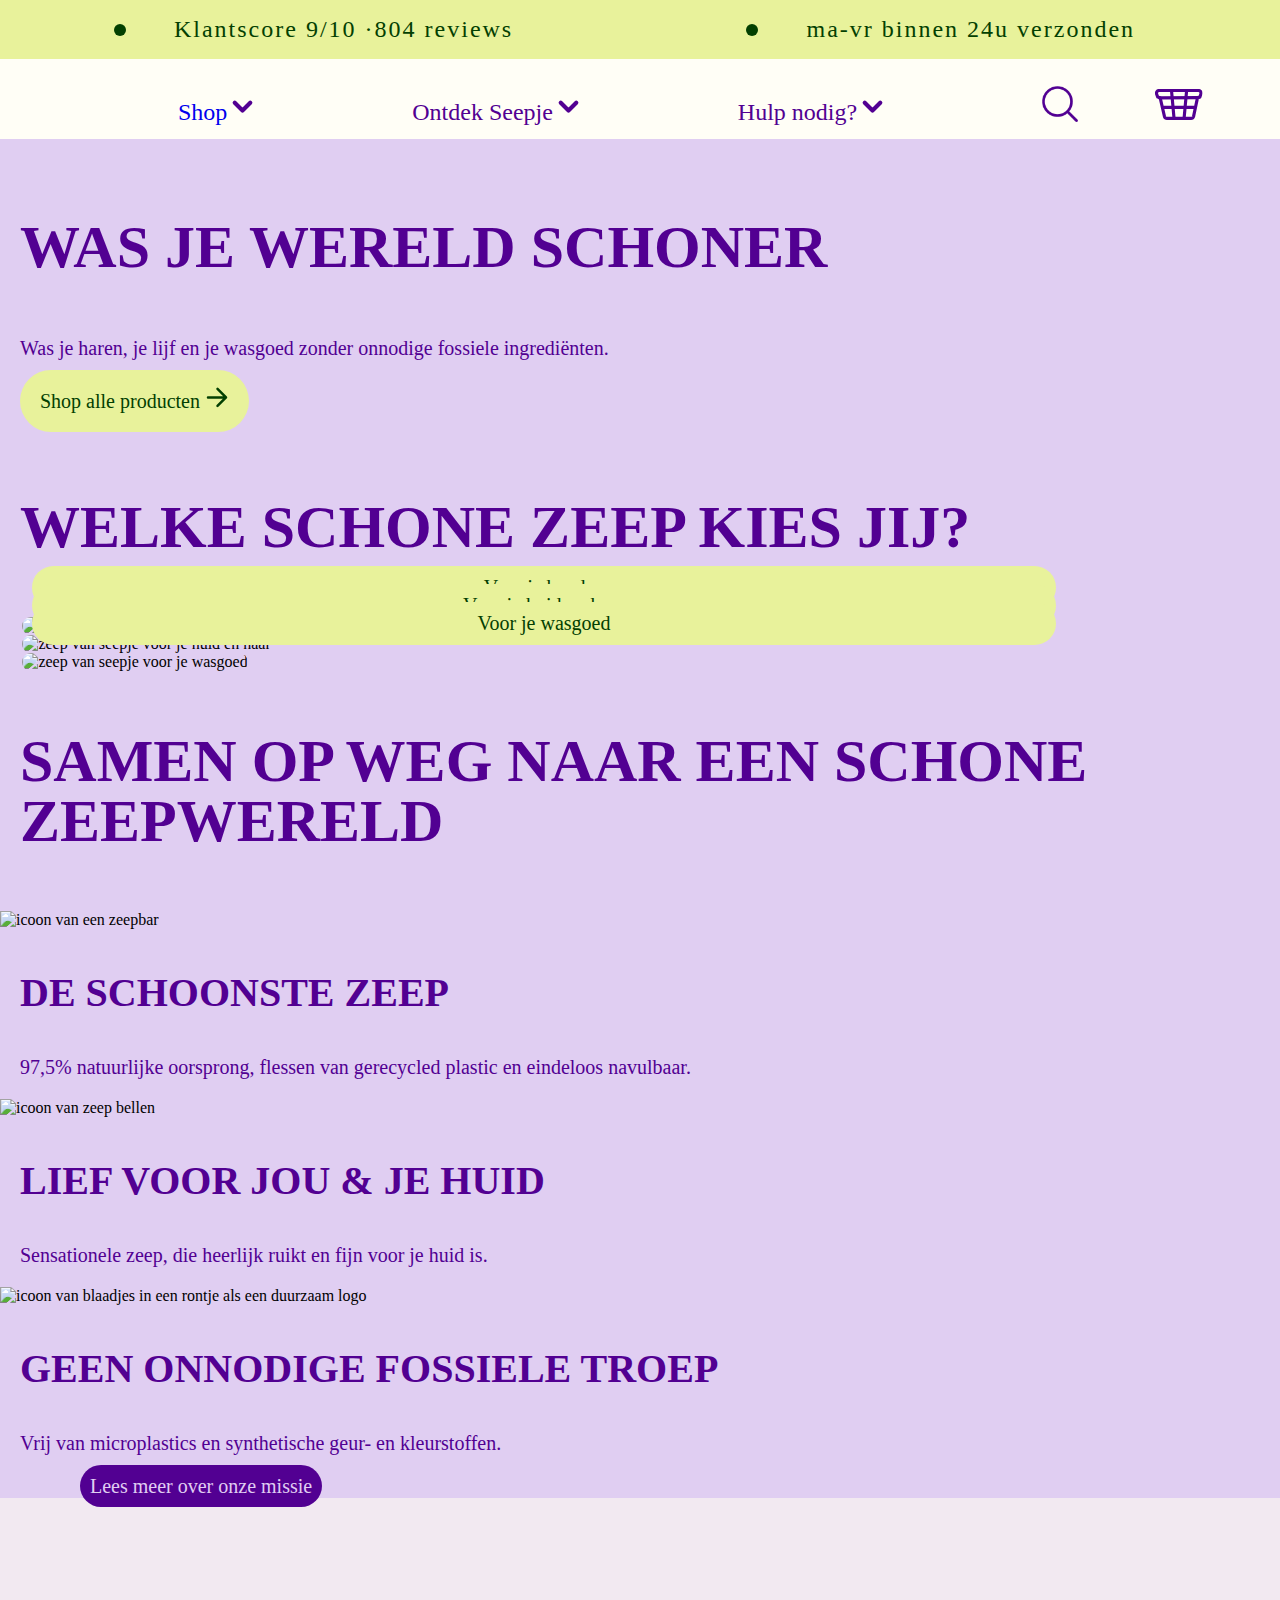
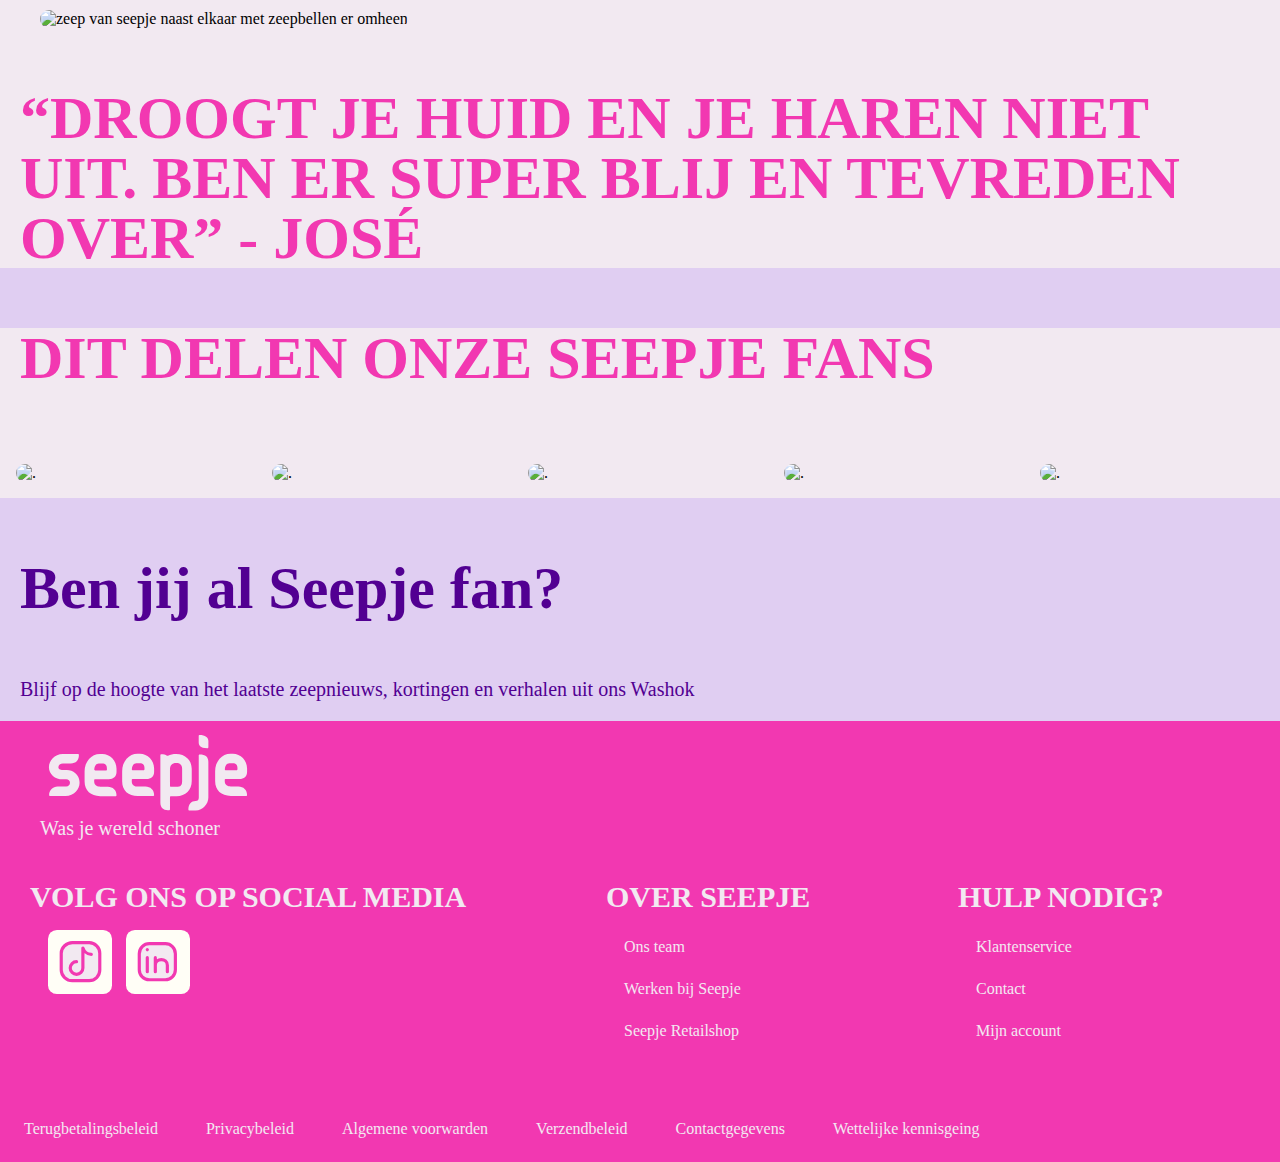
==== commit bfad56f6: "Add files via upload" ====
--- a/index.html
+++ b/index.html
@@ -21,12 +21,16 @@
 	<header>
 		<ul>
 		    <li><img src="https://seepje.com/cdn/shop/files/Logo_1.svg?v=1713769468&width=100" alt=""></li>
-		    <li><a href="./shop.html">Shop</a></li>
-		    <li>Ontdek Seepje</li>
-		    <li>Hulp nodig?</li>
-			<li><svg aria-hidden="true" focusable="false">
-				<use href="#icon-search">
-			  </use></svg></li>
+		    <li><a href="./shop.html">Shop</a><svg xmlns="http://www.w3.org/2000/svg" width="31" height="32" viewBox="0 0 31 32" fill="none" class="icon icon-caret">
+				<path d="M23.25 14.75L15.5 22.5L7.75 14.75" stroke="currentColor" stroke-width="4.23" stroke-linecap="round" stroke-linejoin="round"></path>
+			  </svg></li>
+		    <li>Ontdek Seepje<svg xmlns="http://www.w3.org/2000/svg" width="31" height="32" viewBox="0 0 31 32" fill="none" class="icon icon-caret">
+				<path d="M23.25 14.75L15.5 22.5L7.75 14.75" stroke="currentColor" stroke-width="4.23" stroke-linecap="round" stroke-linejoin="round"></path>
+			  </svg></li>
+		    <li>Hulp nodig?<svg xmlns="http://www.w3.org/2000/svg" width="31" height="32" viewBox="0 0 31 32" fill="none" class="icon icon-caret">
+				<path d="M23.25 14.75L15.5 22.5L7.75 14.75" stroke="currentColor" stroke-width="4.23" stroke-linecap="round" stroke-linejoin="round"></path>
+			  </svg></li>
+			<li><img src="./images/4092559-magnifier-mobile-ui-search-ui-website-zoom_114034.png"</li>
 			<li><svg xmlns="http://www.w3.org/2000/svg" width="38" height="25" viewBox="0 0 38 25" fill="none">
 				<g clip-path="url(#clip0_3821_3383)">
 				  <path d="M28.569 23.2811H9.44341C8.57406 23.2811 7.81339 22.7377 7.51998 21.9119L4.05348 6.88308L2.13005 6.36147L1.27157 3.88384C0.815168 2.56896 1.79318 1.18887 3.195 1.18887H34.4262C35.7954 1.18887 36.7734 2.52549 36.3605 3.82951L35.5346 6.4484L33.6655 6.85048L30.5033 21.8684C30.2316 22.716 29.4492 23.2811 28.569 23.2811Z" stroke="currentColor" stroke-width="2.5" stroke-linecap="round" stroke-linejoin="round"></path>
--- a/styles/style.css
+++ b/styles/style.css
@@ -28,15 +28,12 @@
 }
 
 
+
 /****************/
 /* JOUW STYLING */
 /****************/
 
-header svg{
-  position: relative;
-  width: 35px;
-  color: #520092;
-}
+
 
 a svg{
   color: #034001;
@@ -70,40 +67,33 @@
 
 body > ul >li{
 	font-family: Helvetica-Light;
-	list-style: disc;
+	list-style: none;
 	color: #034001;
 	font-size: 24px;
   min-width: 100%;
   scroll-snap-align: center;
-}
-
-header {
-  background-color: #FFFEF6;
-  z-index: 2;
-}
-
-header ul {
-  display: flex;
-  list-style: none;
-  height: 5em;
+  letter-spacing: 2px;
+  position: relative;
+  display: flex;
+  align-items: center;
+  justify-content: center;
+}
+
+body > ul > li::before{
+  content: "";
+  background-color: #034001;
+  width: 12px;
+  height: 12px;
+  border-radius: 50%;
+  flex-shrink: 0;
+  margin-right: 2em;
 }
 
 ul a {
   text-decoration: none;
 }
 
-header li {
-  flex-grow: 1;
-  justify-content: center;
-  font-family: obviously-narrow-black;
-  font-size: 24px;
-  color: #520092;
-  margin-top: .7em;
-}
-
-header ul img {
-  width: 100px;
-}
+
 
 h3,
 h2,
@@ -144,6 +134,78 @@
 /* ************* */
 
 
+
+header svg{
+  position: relative;
+  color: #520092;
+}
+
+header li {
+  flex-grow: 1;
+  justify-content: center;
+  font-family: obviously-narrow-black;
+  font-size: 24px;
+  color: #520092;
+  margin-top: .7em;
+}
+
+header ul img {
+  width: 100px;
+}
+
+header {
+  background-color: #FFFEF6;
+  z-index: 2;
+}
+
+header ul {
+  display: flex;
+  list-style: none;
+  height: 5em;
+  align-items: center;
+  justify-content: center;
+}
+
+header ul li:first-of-type{
+  margin-left: 1em;
+  flex-grow: 2;
+}
+
+header ul li:nth-of-type(2){
+  flex-grow: 2;
+}
+
+header ul li:nth-of-type(3){
+  flex-grow: 2;
+}
+
+header ul li:nth-of-type(4){
+  flex-grow: 2;
+}
+
+header ul li:nth-of-type(5) img{
+  width: 1.5em;
+  flex-grow: 1;
+}
+
+header ul li:nth-of-type(6) svg{
+  width: 2em;
+  height: auto;
+  flex-grow: 1;
+}
+
+header ul li:nth-of-type(7) svg:first-of-type{
+  width: 2em;
+  height: auto;
+  flex-grow: 1;
+}
+
+header ul li:nth-of-type(7) svg:nth-of-type(2){
+  width: 2em;
+  height: auto;
+  flex-grow: 1;
+}
+
 .toon-menu{
   transform: translateX(0%);
 }
@@ -179,6 +241,8 @@
 /* ************* */
 /*  home pagina  */
 /* ************* */
+
+
 
 .shop-catagorie ul{
   display: flex;
@@ -336,6 +400,14 @@
   background-color: #CB8BFF;
   color: #520092;
   transition: all .3s;
+}
+
+.shop-catagorie div{
+  /* display: none; */
+  background-color: #cc8bff;
+  border-radius: 2em;
+  transform: rotate(5deg) translateY(-2px) translateX(70px);
+  z-index: 1;
 }
 
 
@@ -611,6 +683,51 @@
 
 
 
+@media (min-width: 990px ) {
+  body > ul >li{
+    min-width: 40%;
+    margin-left: 2em;
+  }
+
+  header ul li:last-of-type{
+    display: none;
+  }
+}
+
+@media (max-width: 990px){
+  header ul li:nth-of-type(2){
+    display: none;
+  }
+  header ul li:nth-of-type(3){
+    display: none;
+  }
+  header ul li:nth-of-type(4){
+    display: none;
+  }
+}
+
+@media (min-width: 750px){
+  .shop-catagorie ul{
+    display: flex;
+    flex-wrap: wrap;
+  }
+
+  .shop-catagorie ul li{
+    margin-top: 0.2em;
+    margin-bottom: 0.2em;
+  }
+
+  .shop-catagorie{
+    height: 10em;
+  }
+
+  .shop-catagorie div{
+    display: block;
+  }
+}
+
+
+
 @font-face {
   font-family: "obviously-narrow-black";
   src: url("https://cdn.shopify.com/s/files/1/0680/9832/6759/files/Obviously-NarrowBlack.woff?v=1719230879");
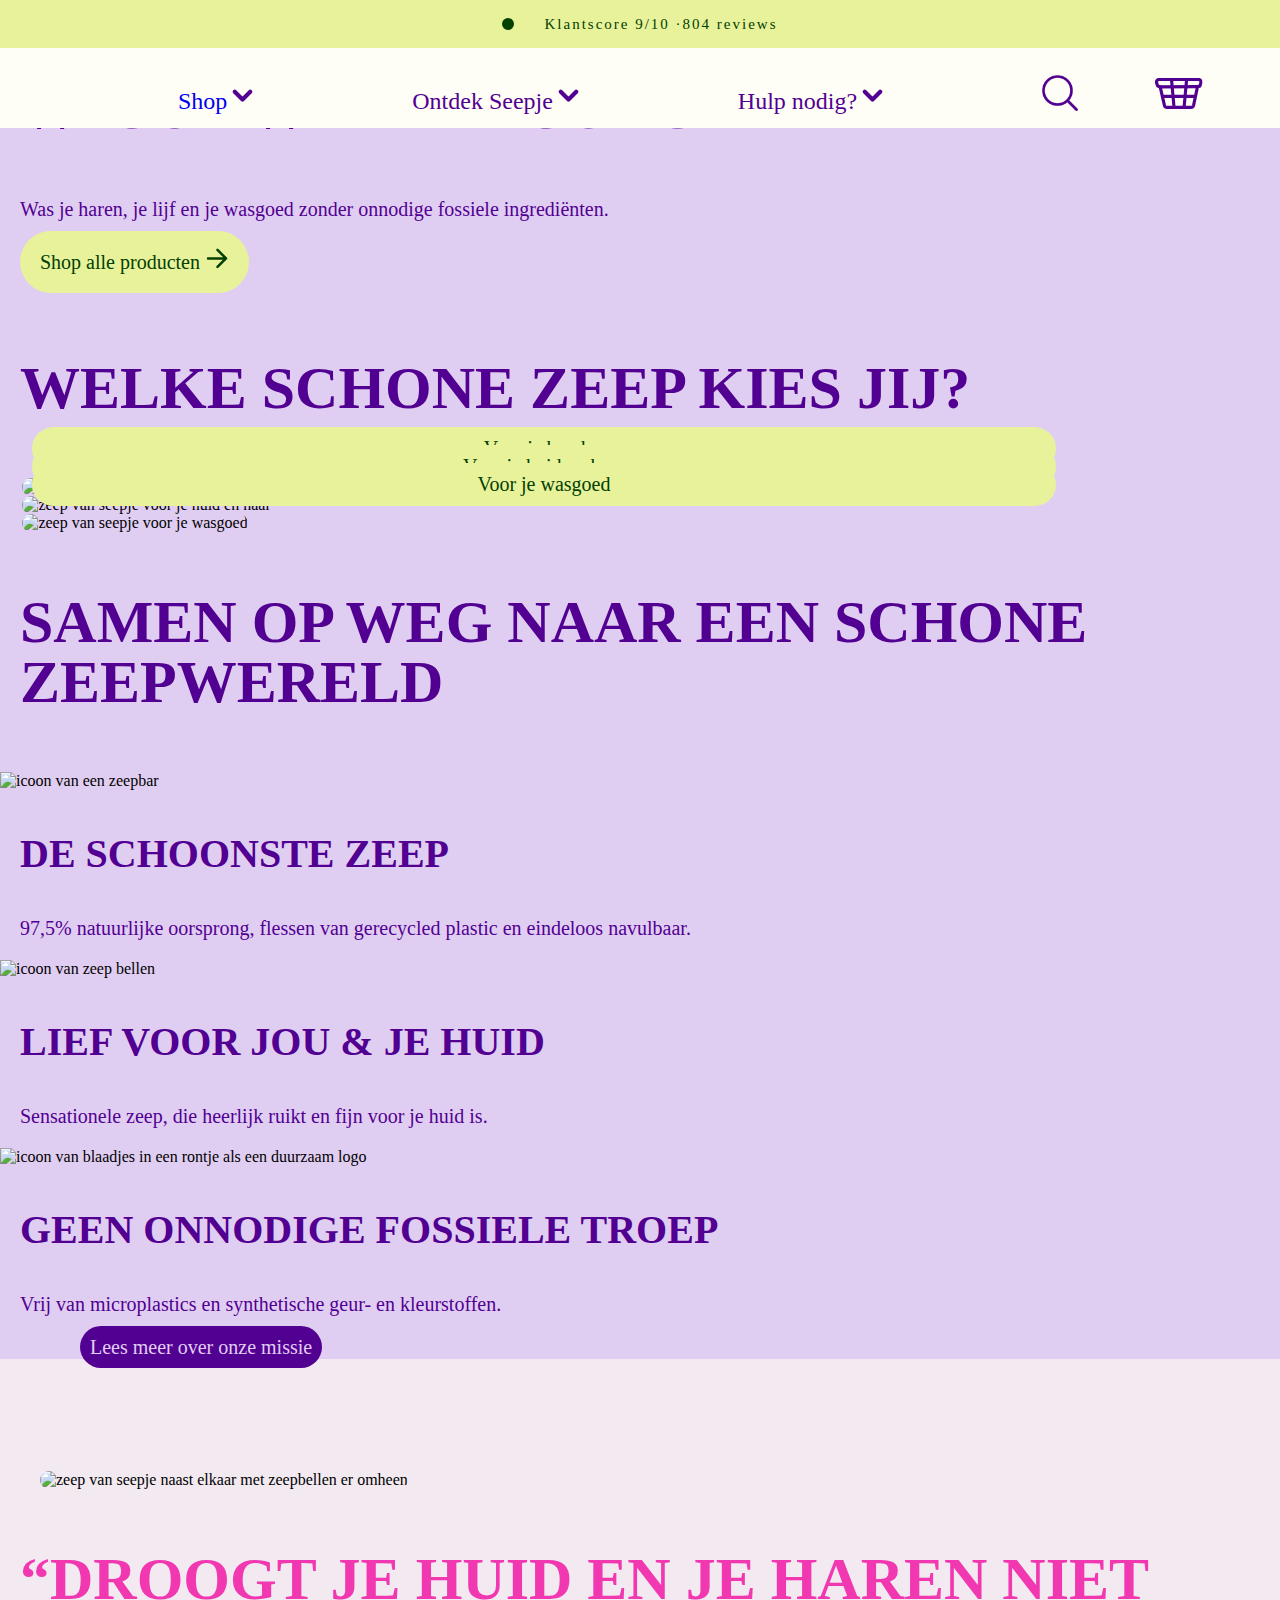
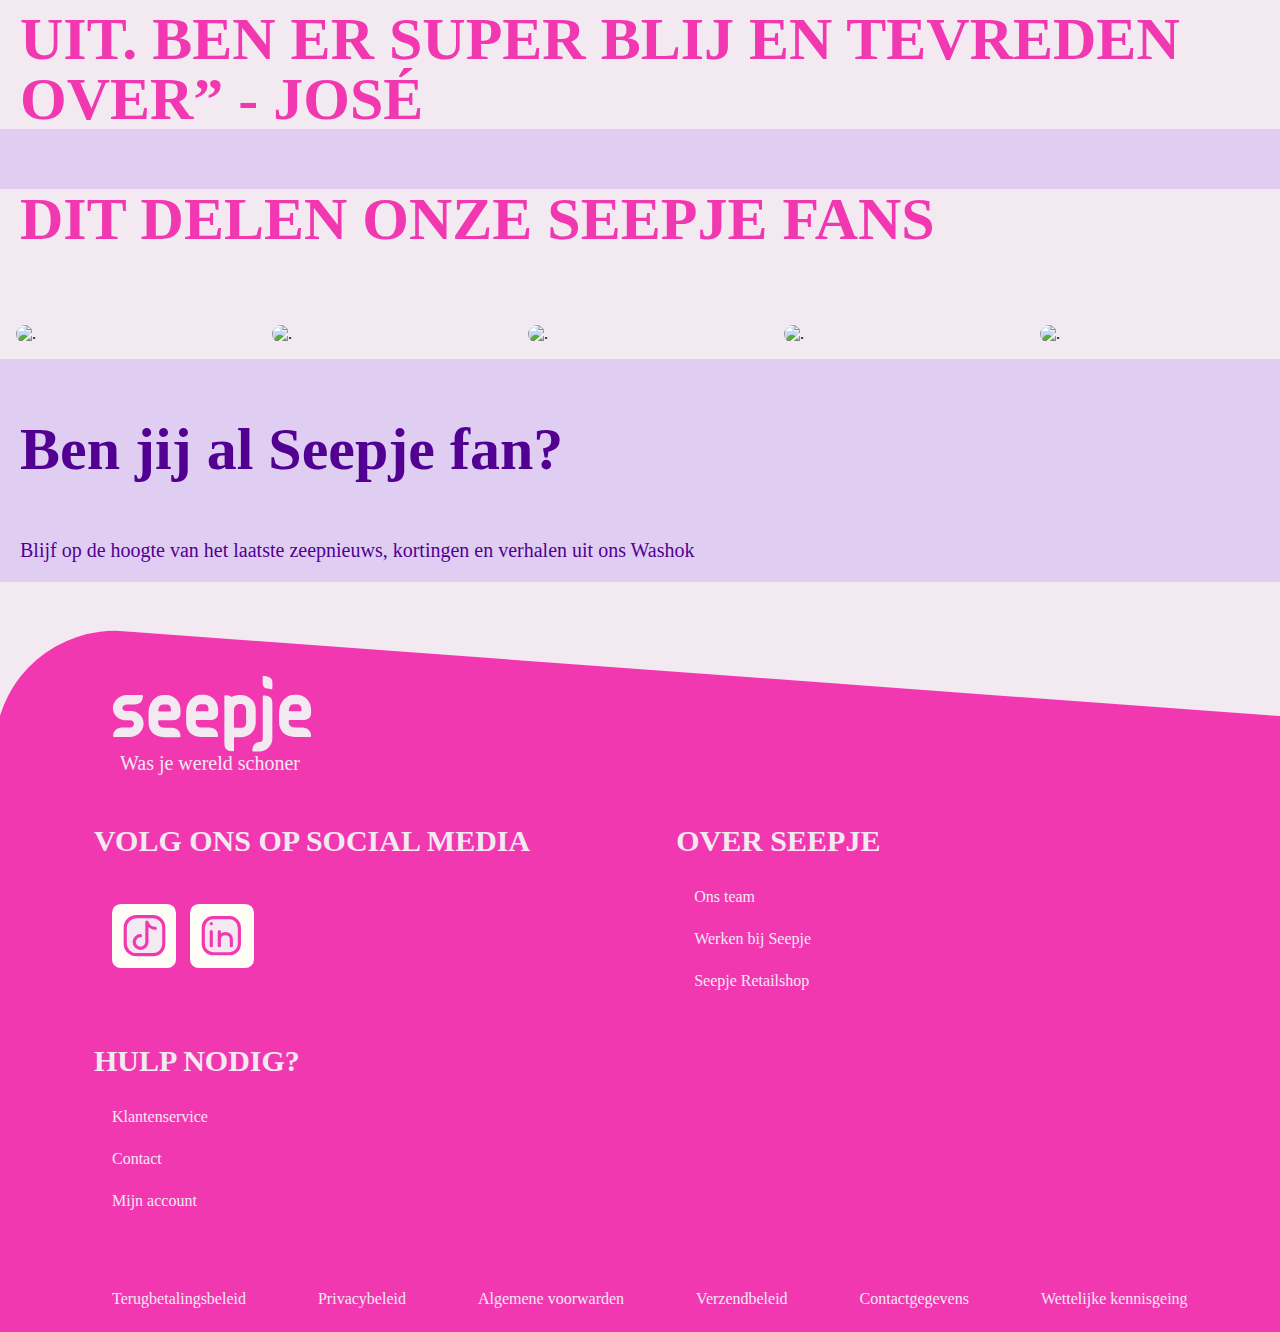
==== commit f0232ce4: "Add files via upload" ====
--- a/index.html
+++ b/index.html
@@ -6,7 +6,7 @@
 	<meta name="author" content="jouw naam">
 	<meta name="viewport" content="width=device-width, initial-scale=1">
 	
-	<title>seepje</title>
+	<title>Seepje</title>
 	
 	<link href="styles/style.css" rel="stylesheet">
 	<link rel="icon" type="image/svg+xml" href="images/favicon.svg">
@@ -14,83 +14,89 @@
 
 <body>
 	<script defer src="scripts/script.js"></script>
-	<ul>
-        <li>Klantscore 9/10 ·804 reviews</li>
-        <li>ma-vr binnen 24u verzonden</li>
-    </ul>
-	<header>
+
+	<article>
+	    <ul>
+            <li>Klantscore 9/10 ·804 reviews</li>
+            <li>ma-vr binnen 24u verzonden</li>
+        </ul>
+	    <header>
+		    <ul>
+		        <li><img src="https://seepje.com/cdn/shop/files/Logo_1.svg?v=1713769468&width=100" alt=""></li>
+		        <li><a href="./shop.html">Shop</a><svg xmlns="http://www.w3.org/2000/svg" width="31" height="32" viewBox="0 0 31 32" fill="none" class="icon icon-caret">
+				    <path d="M23.25 14.75L15.5 22.5L7.75 14.75" stroke="currentColor" stroke-width="4.23" stroke-linecap="round" stroke-linejoin="round"></path>
+			        </svg></li>
+		        <li>Ontdek Seepje<svg xmlns="http://www.w3.org/2000/svg" width="31" height="32" viewBox="0 0 31 32" fill="none" class="icon icon-caret">
+				    <path d="M23.25 14.75L15.5 22.5L7.75 14.75" stroke="currentColor" stroke-width="4.23" stroke-linecap="round" stroke-linejoin="round"></path>
+			        </svg></li>
+		        <li>Hulp nodig?<svg xmlns="http://www.w3.org/2000/svg" width="31" height="32" viewBox="0 0 31 32" fill="none" class="icon icon-caret">
+				    <path d="M23.25 14.75L15.5 22.5L7.75 14.75" stroke="currentColor" stroke-width="4.23" stroke-linecap="round" stroke-linejoin="round"></path>
+			        </svg></li>
+			    <li><img src="./images/4092559-magnifier-mobile-ui-search-ui-website-zoom_114034.png" alt=""></li>
+			    <li><svg xmlns="http://www.w3.org/2000/svg" width="38" height="25" viewBox="0 0 38 25" fill="none">
+				    <g clip-path="url(#clip0_3821_3383)">
+				    <path d="M28.569 23.2811H9.44341C8.57406 23.2811 7.81339 22.7377 7.51998 21.9119L4.05348 6.88308L2.13005 6.36147L1.27157 3.88384C0.815168 2.56896 1.79318 1.18887 3.195 1.18887H34.4262C35.7954 1.18887 36.7734 2.52549 36.3605 3.82951L35.5346 6.4484L33.6655 6.85048L30.5033 21.8684C30.2316 22.716 29.4492 23.2811 28.569 23.2811Z" stroke="currentColor" stroke-width="2.5" stroke-linecap="round" stroke-linejoin="round"></path>
+				    <path d="M13.0947 1.54756L15.0508 23.0095" stroke="currentColor" stroke-width="2.5" stroke-linecap="round" stroke-linejoin="round"></path>
+				    <path d="M25.0044 1.54756L23.0483 23.0095" stroke="currentColor" stroke-width="2.5" stroke-linecap="round" stroke-linejoin="round"></path>
+				    <path d="M3.521 6.99182L33.6546 6.85056" stroke="currentColor" stroke-width="2.5" stroke-linecap="round" stroke-linejoin="round"></path>
+				    <path d="M6.82422 14.6095H31.0463" stroke="currentColor" stroke-width="2.5" stroke-linecap="round" stroke-linejoin="round"></path>
+				    </g>
+				    <defs>
+				    <clipPath id="clip0_3821_3383">
+					<rect width="37.61" height="24.4177" fill="white" transform="translate(0 0.0261536)"></rect>
+				    </clipPath>
+				    </defs>
+			        </svg></li>
+			    <li>
+				    <svg class="weg" xmlns="http://www.w3.org/2000/svg" viewBox="0 0 18 16">
+				    <path d="M1 .5a.5.5 0 100 1h15.71a.5.5 0 000-1H1zM.5 8a.5.5 0 01.5-.5h15.71a.5.5 0 010 1H1A.5.5 0 01.5 8zm0 7a.5.5 0 01.5-.5h15.71a.5.5 0 010 1H1a.5.5 0 01-.5-.5z" fill="currentColor">
+			        </path>
+				    </svg>
+			        <svg class="verdwijn" xmlns="http://www.w3.org/2000/svg" viewBox="0 0 14 13">
+				    <path d="M1.75 1.25L12.25 11.75" stroke="currentColor" stroke-width="2.5" stroke-linecap="round" stroke-linejoin="round"></path>
+				    <path d="M12.25 1.25L1.75 11.75" stroke="currentColor" stroke-width="2.5" stroke-linecap="round" stroke-linejoin="round"></path>
+			        </svg>
+			    </li>
+	        </ul>
+	    </header>
+    </article>
+	<nav>
+		<p>shop alle producten</p> 
+		<svg xmlns="http://www.w3.org/2000/svg" width="24" height="24" viewBox="0 0 24 24" fill="none">
+			<path d="M3 12H21H3ZM21 12L12.5 3.5L21 12ZM21 12L12.5 20.5L21 12Z" fill="currentColor"></path>
+			<path d="M3 12H21M21 12L12.5 3.5M21 12L12.5 20.5" stroke="currentColor" stroke-width="2.5" stroke-linecap="round" stroke-linejoin="round"></path>
+		</svg>
+        <ul>
+			<li><a href="./shop.html"><img src="https://seepje.com/cdn/shop/collections/handzeep_medium.png?v=1717664979" alt="">Voor je handen</a></li>
+			<li><a href="./shop.html"><img src="https://seepje.com/cdn/shop/collections/huid-en-haar_medium.png?v=1718620232" alt="">Voor je huid en  haar</a></li>
+			<li><a href="./shop.html"><img src="https://seepje.com/cdn/shop/collections/wassen_medium.png?v=1717665009" alt=""> Voor je wasgoed</a></li>
+        </ul>
 		<ul>
-		    <li><img src="https://seepje.com/cdn/shop/files/Logo_1.svg?v=1713769468&width=100" alt=""></li>
-		    <li><a href="./shop.html">Shop</a><svg xmlns="http://www.w3.org/2000/svg" width="31" height="32" viewBox="0 0 31 32" fill="none" class="icon icon-caret">
+			<li><a href="./shop.html">Shop</a><svg xmlns="http://www.w3.org/2000/svg" width="31" height="32" viewBox="0 0 31 32" fill="none" class="icon icon-caret">
 				<path d="M23.25 14.75L15.5 22.5L7.75 14.75" stroke="currentColor" stroke-width="4.23" stroke-linecap="round" stroke-linejoin="round"></path>
 			  </svg></li>
-		    <li>Ontdek Seepje<svg xmlns="http://www.w3.org/2000/svg" width="31" height="32" viewBox="0 0 31 32" fill="none" class="icon icon-caret">
+			<li>Ontdek seepje<svg xmlns="http://www.w3.org/2000/svg" width="31" height="32" viewBox="0 0 31 32" fill="none" class="icon icon-caret">
 				<path d="M23.25 14.75L15.5 22.5L7.75 14.75" stroke="currentColor" stroke-width="4.23" stroke-linecap="round" stroke-linejoin="round"></path>
 			  </svg></li>
-		    <li>Hulp nodig?<svg xmlns="http://www.w3.org/2000/svg" width="31" height="32" viewBox="0 0 31 32" fill="none" class="icon icon-caret">
+			<li>Hulp nodig?<svg xmlns="http://www.w3.org/2000/svg" width="31" height="32" viewBox="0 0 31 32" fill="none" class="icon icon-caret">
 				<path d="M23.25 14.75L15.5 22.5L7.75 14.75" stroke="currentColor" stroke-width="4.23" stroke-linecap="round" stroke-linejoin="round"></path>
 			  </svg></li>
-			<li><img src="./images/4092559-magnifier-mobile-ui-search-ui-website-zoom_114034.png"</li>
-			<li><svg xmlns="http://www.w3.org/2000/svg" width="38" height="25" viewBox="0 0 38 25" fill="none">
-				<g clip-path="url(#clip0_3821_3383)">
-				  <path d="M28.569 23.2811H9.44341C8.57406 23.2811 7.81339 22.7377 7.51998 21.9119L4.05348 6.88308L2.13005 6.36147L1.27157 3.88384C0.815168 2.56896 1.79318 1.18887 3.195 1.18887H34.4262C35.7954 1.18887 36.7734 2.52549 36.3605 3.82951L35.5346 6.4484L33.6655 6.85048L30.5033 21.8684C30.2316 22.716 29.4492 23.2811 28.569 23.2811Z" stroke="currentColor" stroke-width="2.5" stroke-linecap="round" stroke-linejoin="round"></path>
-				  <path d="M13.0947 1.54756L15.0508 23.0095" stroke="currentColor" stroke-width="2.5" stroke-linecap="round" stroke-linejoin="round"></path>
-				  <path d="M25.0044 1.54756L23.0483 23.0095" stroke="currentColor" stroke-width="2.5" stroke-linecap="round" stroke-linejoin="round"></path>
-				  <path d="M3.521 6.99182L33.6546 6.85056" stroke="currentColor" stroke-width="2.5" stroke-linecap="round" stroke-linejoin="round"></path>
-				  <path d="M6.82422 14.6095H31.0463" stroke="currentColor" stroke-width="2.5" stroke-linecap="round" stroke-linejoin="round"></path>
-				</g>
-				<defs>
-				  <clipPath id="clip0_3821_3383">
-					<rect width="37.61" height="24.4177" fill="white" transform="translate(0 0.0261536)"></rect>
-				  </clipPath>
-				</defs>
-			  </svg>  </li>
-			<li>
-				<svg class="weg" xmlns="http://www.w3.org/2000/svg" aria-hidden="true" focusable="false" class="icon icon-hamburger" fill="none" viewBox="0 0 18 16">
-				    <path d="M1 .5a.5.5 0 100 1h15.71a.5.5 0 000-1H1zM.5 8a.5.5 0 01.5-.5h15.71a.5.5 0 010 1H1A.5.5 0 01.5 8zm0 7a.5.5 0 01.5-.5h15.71a.5.5 0 010 1H1a.5.5 0 01-.5-.5z" fill="currentColor">
-			        </path>
-				</svg>
-			    <svg class="verdwijn" xmlns="http://www.w3.org/2000/svg" width="14" height="13" viewBox="0 0 14 13" fill="none" class="icon icon-close">
-				    <path d="M1.75 1.25L12.25 11.75" stroke="currentColor" stroke-width="2.5" stroke-linecap="round" stroke-linejoin="round"></path>
-				    <path d="M12.25 1.25L1.75 11.75" stroke="currentColor" stroke-width="2.5" stroke-linecap="round" stroke-linejoin="round"></path>
-			    </svg>
-			</li>
-	    </ul>
-	</header>
-	<nav>
-		<ul>
-			<li>SHOP</li>
-			<li>ONTDEK SEEPJE</li>
-			<li>HULP NODIG?</li>
 		</ul>
-		<svg xmlns="http://www.w3.org/2000/svg" width="64" height="64" viewBox="0 0 64 64" fill="none" class="icon icon-tiktok">
-			<rect width="64" height="64" rx="8.86864" fill="#FFFEF6"></rect>
-			<g transform="translate(22 22)">
-			  <path d="M29.7795 1.22729V18.12C29.7795 23.9509 25.0525 28.6779 19.2216 28.6779H2.32886C-3.49794 28.6779 -8.771 23.9509 -8.771 18.12V1.22729C-8.771 -4.60362 -3.49794 -9.33057 2.32886 -9.33057H19.2216C25.0525 -9.33057 29.7795 -4.60362 29.7795 1.22729Z" stroke="currentColor" stroke-width="3.16737" stroke-linecap="round" stroke-linejoin="round"></path>
-			  <path d="M6.552 9.67358C3.05348 9.67358 0.217285 12.5097 0.217285 16.0084C0.217285 19.5071 3.05348 22.3431 6.552 22.3431C10.0507 22.3431 12.8868 19.5071 12.8868 16.0084V-3.99585C13.5906 -1.88428 16.2653 2.33894 21.3331 2.33894" stroke="currentColor" stroke-width="3.16737" stroke-linecap="round" stroke-linejoin="round"></path>
-			</g>
-		</svg>
-		<svg xmlns="http://www.w3.org/2000/svg" width="64" height="64" viewBox="0 0 64 64" fill="none" class="icon icon-linkedin">
-			<rect width="64" height="64" rx="8.86864" fill="#FFFEF6"></rect>
-			<g transform="translate(23 23)">
-			  <path d="M26.3805 0.650116V16.6982C26.3805 22.2375 21.8899 26.7282 16.3505 26.7282H0.30249C-5.23694 26.7282 -9.72754 22.2375 -9.72754 16.6982V0.650116C-9.72754 -4.88927 -5.23694 -9.37988 0.30249 -9.37988H16.3505C21.8899 -9.37988 26.3805 -4.88927 26.3805 0.650116Z" stroke="currentColor" stroke-width="3.16737" stroke-linecap="round" stroke-linejoin="round"></path>
-			  <path d="M-1.70358 18.7044V11.6834V4.6624" stroke="currentColor" stroke-width="3.16737" stroke-linecap="round" stroke-linejoin="round"></path>
-			  <path d="M6.31982 18.7044V12.1849M6.31982 12.1849V4.6624M6.31982 12.1849C6.31982 4.6624 18.3558 4.6624 18.3558 12.1849V18.7044" stroke="currentColor" stroke-width="3.16737" stroke-linecap="round" stroke-linejoin="round"></path>
-			  <path d="M-1.70358 -3.33594L-1.68358 -3.35825" stroke="currentColor" stroke-width="3.16737" stroke-linecap="round" stroke-linejoin="round"></path>
-			</g>
-		</svg>
-
 	</nav>
 
 	<main>
-		<article>
-		    <img src="https://seepje.com/cdn/shop/files/test-mobile-banner-website.jpg?v=1724672558&width=3840" alt="zeep van seepje naast elkaar met zeepbellen er omheen">
-		    <h1> WAS JE WERELD SCHONER</h1>
-		    <p>Was je haren, je lijf en je wasgoed zonder onnodige fossiele ingrediënten.</p>
-		    <a href="./shop.html">Shop alle producten <svg xmlns="http://www.w3.org/2000/svg" width="24" height="28" viewBox="0 0 24 28" fill="none">
-				<path d="M3 17.4023H21M21 17.4023L12.5 8.90228M21 17.4023L12.5 25.9023" stroke="currentColor" stroke-width="2.5" stroke-linecap="round" stroke-linejoin="round"></path>
-			  </svg></a>
-	    </article>
+		<section>
+		    <article>
+		        <img src="https://seepje.com/cdn/shop/files/test-mobile-banner-website.jpg?v=1724672558&width=3840" alt="zeep van seepje naast elkaar met zeepbellen er omheen">
+		    </article>
+			<article>
+		        <h1> WAS JE WERELD SCHONER</h1>
+		        <p>Was je haren, je lijf en je wasgoed zonder onnodige fossiele ingrediënten.</p>
+		        <a href="./shop.html">Shop alle producten <svg xmlns="http://www.w3.org/2000/svg" width="24" height="28" viewBox="0 0 24 28" fill="none">
+				    <path d="M3 17.4023H21M21 17.4023L12.5 8.90228M21 17.4023L12.5 25.9023" stroke="currentColor" stroke-width="2.5" stroke-linecap="round" stroke-linejoin="round"></path>
+			    </svg></a>
+	        </article>
+		</section>
 
 		<section>
 			<h2>WELKE SCHONE ZEEP KIES JIJ?</h2>
@@ -147,63 +153,65 @@
 	</main>
 
 	<footer>
-		<svg xmlns="http://www.w3.org/2000/svg" width="250" height="132" viewBox="0 0 1030 545.4">
-			<path class="cls-1" d="m140.84,201.6c-12.08-10.51-28.06-16.52-43.83-16.52h-17.8c-9.59,0-25.69-1.91-25.69-14.65,0-10.96,9.97-18.93,23.71-18.93h40.37c26.02,0,41.55-16.27,41.55-43.51,0-2.74-2.22-4.97-4.97-4.97h-78.1c-42.7,0-71.37,34.85-71.37,67.41,0,35.22,31.34,62.8,71.37,62.8h17.31c11.81,0,19.76,7.2,19.76,17.94,0,9.66-6.9,19.43-20.09,19.43h-43.67c-24.08,0-43.69,19.52-43.69,43.51,0,2.74,2.22,4.97,4.97,4.97h79.59c44.69,0,72.36-35.25,72.36-67.91,0-25.34-11.84-40.94-21.77-49.57h-.01Z"></path>
-			<path class="cls-1" d="m303.45,178.51v3.76c0,2.74-2.22,4.97-4.97,4.97h-55.2c-2.91,0-5.22-2.54-4.95-5.44,2.31-24.56,13.42-29.95,29.19-29.95h11.37c17.19,0,24.54,7.98,24.54,26.68h.01Zm-23.88-76.31h-12.03c-44.36,0-79.12,39.52-79.12,89.98v52.4c0,45.75,31.57,75.32,80.44,75.32h79.09c2.74,0,4.97-2.22,4.97-4.97,0-25.82-18.5-43.84-45.01-43.84h-39.05c-14.97,0-30.97-6.96-30.97-26.52v-7.06c0-2.74,2.22-4.97,4.97-4.97h70.49c23.67,0,39.57-14.77,39.57-36.77v-17.31c0-42.08-32.91-76.31-73.35-76.31v.04Z"></path>
-			<path class="cls-1" d="m461.07,151h11.37c17.21,0,24.54,7.98,24.54,26.68v3.76c0,2.74-2.22,4.97-4.97,4.97h-55.2c-2.91,0-5.22-2.54-4.95-5.44,2.31-24.56,13.42-29.95,29.19-29.95h.01Zm12.03-49.63h-12.03c-44.36,0-79.11,39.52-79.11,89.98v52.4c0,45.75,31.57,75.32,80.43,75.32h79.11c2.74,0,4.97-2.22,4.97-4.97,0-25.82-18.5-43.84-45.01-43.84h-39.05c-14.97,0-30.97-6.96-30.97-26.51v-7.06c0-2.74,2.22-4.97,4.97-4.97h70.49c23.67,0,39.57-14.77,39.57-36.77v-17.31c0-42.08-32.91-76.31-73.35-76.31v.03Z"></path>
-			<path class="cls-1" d="m628.17,183.45c0-22.63,10.53-34.1,31.29-34.1s31.29,9.26,31.29,29.15v62.79c0,22.85-6.89,29.81-29.48,29.81h-28.14c-2.74,0-4.97-2.22-4.97-4.97v-82.69h.01Zm112.06,58.17v-63.12c0-44.83-33.14-76.15-80.6-76.15-15.7,0-29.92,3.2-41.6,9.3-1.69.89-3.76.93-5.32-.16-7.38-5.09-17.11-7.66-29.03-7.66-2.74,0-4.97,2.22-4.97,4.97v245.21c0,23.69,14.78,38.42,38.58,38.42h5.93c2.74,0,4.97-2.22,4.97-4.97v-62.59c0-2.74,2.22-4.97,4.97-4.97h28.65c46.93,0,78.46-31.46,78.46-78.29h-.01Z"></path>
-			<path class="cls-1" d="m915.67,186.39c-2.91,0-5.22-2.54-4.95-5.44,2.31-24.56,13.42-29.95,29.19-29.95h11.37c17.21,0,24.54,7.98,24.54,26.68v3.76c0,2.74-2.22,4.97-4.97,4.97h-55.2.01Zm70.05,45.35c23.67,0,39.57-14.77,39.57-36.77v-17.31c0-42.08-32.91-76.31-73.35-76.31h-12.03c-44.36,0-79.11,39.52-79.11,89.98v52.4c0,45.75,31.57,75.32,80.43,75.32h79.09c2.74,0,4.97-2.22,4.97-4.97,0-25.82-18.5-43.84-45.01-43.84h-39.05c-14.97,0-30.97-6.96-30.97-26.51v-7.06c0-2.74,2.22-4.97,4.97-4.97h70.49v.03Z"></path>
-			<path class="cls-1" d="m781.25,105.34c-2.74,0-4.97,2.22-4.97,4.97l.33,216.21c0,12.47-5.24,18.28-16.48,18.28-22.26,0-37.2,17.65-37.2,43.92,0,2.74,2.22,4.97,4.97,4.97h32.25c38.71,0,65.69-35.39,65.69-67.15v-183.47c0-25.01-15-37.7-44.56-37.7h-.03Z"></path>
-			<path class="cls-1" d="m781.09,4.32c-2.74,0-4.97,2.22-4.97,4.97v31.43c0,15.73,5.34,31.8,44.89,31.8,2.74,0,4.97-2.22,4.97-4.97v-31.76c0-19.42-17.21-31.47-44.89-31.47Z"></path>
-		</svg>
-		<p>Was je wereld schoner</p>
-		<section>
-		    <article>
-		        <h3>VOLG ONS OP SOCIAL MEDIA</h3>
-		        <ul>
-			        <li><svg xmlns="http://www.w3.org/2000/svg">
-				        <rect width="64" height="64" rx="8.86864" fill="#FFFEF6"></rect>
-				        <g transform="translate(22 22)">
-				        <path d="M29.7795 1.22729V18.12C29.7795 23.9509 25.0525 28.6779 19.2216 28.6779H2.32886C-3.49794 28.6779 -8.771 23.9509 -8.771 18.12V1.22729C-8.771 -4.60362 -3.49794 -9.33057 2.32886 -9.33057H19.2216C25.0525 -9.33057 29.7795 -4.60362 29.7795 1.22729Z" stroke="currentColor" stroke-width="3.16737" stroke-linecap="round" stroke-linejoin="round"></path>
-				        <path d="M6.552 9.67358C3.05348 9.67358 0.217285 12.5097 0.217285 16.0084C0.217285 19.5071 3.05348 22.3431 6.552 22.3431C10.0507 22.3431 12.8868 19.5071 12.8868 16.0084V-3.99585C13.5906 -1.88428 16.2653 2.33894 21.3331 2.33894" stroke="currentColor" stroke-width="3.16737" stroke-linecap="round" stroke-linejoin="round"></path>
-				        </g>
-			        </svg></li>
-			        <li><svg xmlns="http://www.w3.org/2000/svg">
-				        <rect width="64" height="64" rx="8.86864" fill="#FFFEF6"></rect>
-				        <g transform="translate(23 23)">
-				        <path d="M26.3805 0.650116V16.6982C26.3805 22.2375 21.8899 26.7282 16.3505 26.7282H0.30249C-5.23694 26.7282 -9.72754 22.2375 -9.72754 16.6982V0.650116C-9.72754 -4.88927 -5.23694 -9.37988 0.30249 -9.37988H16.3505C21.8899 -9.37988 26.3805 -4.88927 26.3805 0.650116Z" stroke="currentColor" stroke-width="3.16737" stroke-linecap="round" stroke-linejoin="round"></path>
-				        <path d="M-1.70358 18.7044V11.6834V4.6624" stroke="currentColor" stroke-width="3.16737" stroke-linecap="round" stroke-linejoin="round"></path>
-				        <path d="M6.31982 18.7044V12.1849M6.31982 12.1849V4.6624M6.31982 12.1849C6.31982 4.6624 18.3558 4.6624 18.3558 12.1849V18.7044" stroke="currentColor" stroke-width="3.16737" stroke-linecap="round" stroke-linejoin="round"></path>
-				        <path d="M-1.70358 -3.33594L-1.68358 -3.35825" stroke="currentColor" stroke-width="3.16737" stroke-linecap="round" stroke-linejoin="round"></path>
-				        </g>
-			        </svg></li>
-		        </ul>
-	        </article>
-	        <article>
-		        <h3>OVER SEEPJE</h3>
-		        <ul>
-		            <li>Ons team</li>
-		            <li>Werken bij Seepje</li>
-			        <li>Seepje Retailshop</li>
-	            </ul>
-	        </article>
-	        <article>
-		<h3>HULP NODIG?</h3>
-		<ul>
-			<li>Klantenservice</li>
-			<li>Contact</li>
-			<Li>Mijn account</Li>
-		</ul>
-	</article>
-</section>
-		<ul>
-			<li>Terugbetalingsbeleid</li>
-			<li>Privacybeleid</li>
-			<li>Algemene voorwarden</li>
-			<li>Verzendbeleid</li>
-			<li>Contactgegevens</li>
-			<li>Wettelijke kennisgeing</li>
-		</ul>
+		<section class="test">
+		    <svg xmlns="http://www.w3.org/2000/svg" width="250" height="132" viewBox="0 0 1030 545.4">
+			    <path class="cls-1" d="m140.84,201.6c-12.08-10.51-28.06-16.52-43.83-16.52h-17.8c-9.59,0-25.69-1.91-25.69-14.65,0-10.96,9.97-18.93,23.71-18.93h40.37c26.02,0,41.55-16.27,41.55-43.51,0-2.74-2.22-4.97-4.97-4.97h-78.1c-42.7,0-71.37,34.85-71.37,67.41,0,35.22,31.34,62.8,71.37,62.8h17.31c11.81,0,19.76,7.2,19.76,17.94,0,9.66-6.9,19.43-20.09,19.43h-43.67c-24.08,0-43.69,19.52-43.69,43.51,0,2.74,2.22,4.97,4.97,4.97h79.59c44.69,0,72.36-35.25,72.36-67.91,0-25.34-11.84-40.94-21.77-49.57h-.01Z"></path>
+			    <path class="cls-1" d="m303.45,178.51v3.76c0,2.74-2.22,4.97-4.97,4.97h-55.2c-2.91,0-5.22-2.54-4.95-5.44,2.31-24.56,13.42-29.95,29.19-29.95h11.37c17.19,0,24.54,7.98,24.54,26.68h.01Zm-23.88-76.31h-12.03c-44.36,0-79.12,39.52-79.12,89.98v52.4c0,45.75,31.57,75.32,80.44,75.32h79.09c2.74,0,4.97-2.22,4.97-4.97,0-25.82-18.5-43.84-45.01-43.84h-39.05c-14.97,0-30.97-6.96-30.97-26.52v-7.06c0-2.74,2.22-4.97,4.97-4.97h70.49c23.67,0,39.57-14.77,39.57-36.77v-17.31c0-42.08-32.91-76.31-73.35-76.31v.04Z"></path>
+			    <path class="cls-1" d="m461.07,151h11.37c17.21,0,24.54,7.98,24.54,26.68v3.76c0,2.74-2.22,4.97-4.97,4.97h-55.2c-2.91,0-5.22-2.54-4.95-5.44,2.31-24.56,13.42-29.95,29.19-29.95h.01Zm12.03-49.63h-12.03c-44.36,0-79.11,39.52-79.11,89.98v52.4c0,45.75,31.57,75.32,80.43,75.32h79.11c2.74,0,4.97-2.22,4.97-4.97,0-25.82-18.5-43.84-45.01-43.84h-39.05c-14.97,0-30.97-6.96-30.97-26.51v-7.06c0-2.74,2.22-4.97,4.97-4.97h70.49c23.67,0,39.57-14.77,39.57-36.77v-17.31c0-42.08-32.91-76.31-73.35-76.31v.03Z"></path>
+			    <path class="cls-1" d="m628.17,183.45c0-22.63,10.53-34.1,31.29-34.1s31.29,9.26,31.29,29.15v62.79c0,22.85-6.89,29.81-29.48,29.81h-28.14c-2.74,0-4.97-2.22-4.97-4.97v-82.69h.01Zm112.06,58.17v-63.12c0-44.83-33.14-76.15-80.6-76.15-15.7,0-29.92,3.2-41.6,9.3-1.69.89-3.76.93-5.32-.16-7.38-5.09-17.11-7.66-29.03-7.66-2.74,0-4.97,2.22-4.97,4.97v245.21c0,23.69,14.78,38.42,38.58,38.42h5.93c2.74,0,4.97-2.22,4.97-4.97v-62.59c0-2.74,2.22-4.97,4.97-4.97h28.65c46.93,0,78.46-31.46,78.46-78.29h-.01Z"></path>
+			    <path class="cls-1" d="m915.67,186.39c-2.91,0-5.22-2.54-4.95-5.44,2.31-24.56,13.42-29.95,29.19-29.95h11.37c17.21,0,24.54,7.98,24.54,26.68v3.76c0,2.74-2.22,4.97-4.97,4.97h-55.2.01Zm70.05,45.35c23.67,0,39.57-14.77,39.57-36.77v-17.31c0-42.08-32.91-76.31-73.35-76.31h-12.03c-44.36,0-79.11,39.52-79.11,89.98v52.4c0,45.75,31.57,75.32,80.43,75.32h79.09c2.74,0,4.97-2.22,4.97-4.97,0-25.82-18.5-43.84-45.01-43.84h-39.05c-14.97,0-30.97-6.96-30.97-26.51v-7.06c0-2.74,2.22-4.97,4.97-4.97h70.49v.03Z"></path>
+			    <path class="cls-1" d="m781.25,105.34c-2.74,0-4.97,2.22-4.97,4.97l.33,216.21c0,12.47-5.24,18.28-16.48,18.28-22.26,0-37.2,17.65-37.2,43.92,0,2.74,2.22,4.97,4.97,4.97h32.25c38.71,0,65.69-35.39,65.69-67.15v-183.47c0-25.01-15-37.7-44.56-37.7h-.03Z"></path>
+			    <path class="cls-1" d="m781.09,4.32c-2.74,0-4.97,2.22-4.97,4.97v31.43c0,15.73,5.34,31.8,44.89,31.8,2.74,0,4.97-2.22,4.97-4.97v-31.76c0-19.42-17.21-31.47-44.89-31.47Z"></path>
+		    </svg>
+		    <p>Was je wereld schoner</p>
+		    <section>
+		        <article>
+		            <h3>VOLG ONS OP SOCIAL MEDIA</h3>
+		            <ul>
+			            <li><svg xmlns="http://www.w3.org/2000/svg">
+				            <rect width="64" height="64" rx="8.86864" fill="#FFFEF6"></rect>
+				            <g transform="translate(22 22)">
+				            <path d="M29.7795 1.22729V18.12C29.7795 23.9509 25.0525 28.6779 19.2216 28.6779H2.32886C-3.49794 28.6779 -8.771 23.9509 -8.771 18.12V1.22729C-8.771 -4.60362 -3.49794 -9.33057 2.32886 -9.33057H19.2216C25.0525 -9.33057 29.7795 -4.60362 29.7795 1.22729Z" stroke="currentColor" stroke-width="3.16737" stroke-linecap="round" stroke-linejoin="round"></path>
+				            <path d="M6.552 9.67358C3.05348 9.67358 0.217285 12.5097 0.217285 16.0084C0.217285 19.5071 3.05348 22.3431 6.552 22.3431C10.0507 22.3431 12.8868 19.5071 12.8868 16.0084V-3.99585C13.5906 -1.88428 16.2653 2.33894 21.3331 2.33894" stroke="currentColor" stroke-width="3.16737" stroke-linecap="round" stroke-linejoin="round"></path>
+				            </g>
+			            </svg></li>
+			            <li><svg xmlns="http://www.w3.org/2000/svg">
+				            <rect width="64" height="64" rx="8.86864" fill="#FFFEF6"></rect>
+				            <g transform="translate(23 23)">
+				            <path d="M26.3805 0.650116V16.6982C26.3805 22.2375 21.8899 26.7282 16.3505 26.7282H0.30249C-5.23694 26.7282 -9.72754 22.2375 -9.72754 16.6982V0.650116C-9.72754 -4.88927 -5.23694 -9.37988 0.30249 -9.37988H16.3505C21.8899 -9.37988 26.3805 -4.88927 26.3805 0.650116Z" stroke="currentColor" stroke-width="3.16737" stroke-linecap="round" stroke-linejoin="round"></path>
+				            <path d="M-1.70358 18.7044V11.6834V4.6624" stroke="currentColor" stroke-width="3.16737" stroke-linecap="round" stroke-linejoin="round"></path>
+				            <path d="M6.31982 18.7044V12.1849M6.31982 12.1849V4.6624M6.31982 12.1849C6.31982 4.6624 18.3558 4.6624 18.3558 12.1849V18.7044" stroke="currentColor" stroke-width="3.16737" stroke-linecap="round" stroke-linejoin="round"></path>
+				            <path d="M-1.70358 -3.33594L-1.68358 -3.35825" stroke="currentColor" stroke-width="3.16737" stroke-linecap="round" stroke-linejoin="round"></path>
+				            </g>
+			            </svg></li>
+		            </ul>
+	            </article>
+	            <article>
+		            <h3>OVER SEEPJE</h3>
+		            <ul>
+		                <li>Ons team</li>
+		                <li>Werken bij Seepje</li>
+			            <li>Seepje Retailshop</li>
+	                </ul>
+	            </article>
+	            <article>
+		            <h3>HULP NODIG?</h3>
+		            <ul>
+			            <li>Klantenservice</li>
+			            <li>Contact</li>
+			            <Li>Mijn account</Li>
+		            </ul>
+	            </article>
+            </section>
+		    <ul>
+			    <li>Terugbetalingsbeleid</li>
+			    <li>Privacybeleid</li>
+			    <li>Algemene voorwarden</li>
+			    <li>Verzendbeleid</li>
+			    <li>Contactgegevens</li>
+			    <li>Wettelijke kennisgeing</li>
+		    </ul>
+	    </section>
 	</footer>
 
 </body>
--- a/styles/style.css
+++ b/styles/style.css
@@ -12,22 +12,6 @@
   padding: 0;
 }
 
-img {
-  max-width: 100%;
-}
-
-/*********************/
-/* CUSTOM PROPERTIES */
-/*********************/
-
-
-:root {
-  /* startje */
-  --color-text: #111;
-  --color-background: #eee;
-}
-
-
 
 /****************/
 /* JOUW STYLING */
@@ -47,10 +31,9 @@
   width: 10%;
 }
 
-body > ul{
+body > article > ul{
   background-color: #e8f29b;
-  padding: 1em;
-  text-align: center;
+  height: 3em;
 
   display: flex;
   overflow-x: scroll;
@@ -60,16 +43,16 @@
   
 }
 
-body > ul::-webkit-scrollbar { 
+body > article > ul::-webkit-scrollbar { 
   display: block; 
 }
 
 
-body > ul >li{
+body > article > ul >li{
 	font-family: Helvetica-Light;
 	list-style: none;
 	color: #034001;
-	font-size: 24px;
+	font-size: 15px;
   min-width: 100%;
   scroll-snap-align: center;
   letter-spacing: 2px;
@@ -77,9 +60,11 @@
   display: flex;
   align-items: center;
   justify-content: center;
-}
-
-body > ul > li::before{
+  
+  
+}
+
+body > article > ul > li::before{
   content: "";
   background-color: #034001;
   width: 12px;
@@ -130,9 +115,18 @@
 
 
 /* ************* */
-/*  hambureger   */
+/*   navigatie   */
 /* ************* */
 
+
+body > article{
+  position: fixed;
+  top: 0;
+  left: 0;
+  width: 100%;
+  z-index: 2;
+  transition: transform 0.5s ease;
+}
 
 
 header svg{
@@ -155,7 +149,7 @@
 
 header {
   background-color: #FFFEF6;
-  z-index: 2;
+  
 }
 
 header ul {
@@ -214,10 +208,60 @@
   background-color: #FFFEF6;
   width: 40em;
   height: 70em;
+  margin-top: 7.9em;
   transform: translateX(-100%);
   position: absolute;
   transition: 0.3s;
   z-index: 2;
+  position: fixed;
+}
+
+.shop-pagina nav{
+  margin-top: 0;
+}
+
+nav img{
+  border-radius: 1.5em;
+  width: 6.5em;
+  height: 5.3em;
+  object-fit: cover;
+  margin-right: 1em;
+}
+
+nav ul{
+  margin-left: 1em;
+  color: #520092;
+  list-style: none;
+}
+
+nav p{
+  font-family: obviously-narrow-black;
+  color: #520092;
+  display: inline;
+
+}
+
+nav ul:first-of-type li a{
+  font-family: obviously-narrow-black;
+  margin: 1em;
+  display: flex;
+  align-items: center;
+}
+
+nav ul:nth-of-type(2) li{
+  font-family: obviously-narrow;
+  display: flex;
+  justify-content: space-between;
+  margin-left: 1em;
+  margin-right: 1em;
+  margin-bottom: 1em;
+  font-size: 20px;
+}
+
+nav svg{
+  align-items: end;
+  margin-left: 1em;
+  color: #520092;
 }
 
 .verdwijn{
@@ -234,6 +278,9 @@
   height: 3em;
 }
 
+.noScroll{
+  overflow-y: hidden;
+}
 
 
 
@@ -242,8 +289,6 @@
 /*  home pagina  */
 /* ************* */
 
-
-
 .shop-catagorie ul{
   display: flex;
 }
@@ -252,19 +297,21 @@
   text-decoration: none;
 }
 
-main > article{
+main section:first-of-type{
   overflow: hidden;
   padding-bottom: 1.5em;
 }
 
-main > article img {
+main section:first-of-type article img {
   width: 100%;
+  height: 28em;
+  object-fit: cover;
   border-radius: 5em;
-  transform: rotate(-5deg) translateY(-250px) translateX(70px);
+  transform: rotate(-7deg) translateY(7px) translateX(20px);
   z-index: 1;
 }
 
-main > article a{
+main section:first-of-type article a{
   color: #034001;
   background-color: #e8f29b;
   border-radius: 2em;
@@ -276,11 +323,11 @@
 }
 
 
-section:first-of-type article{
+section:nth-of-type(2) article{
   position: relative;
 }
 
-section:first-of-type a{
+section:nth-of-type(2) a{
   color: #034001;
   background-color: #e8f29b;
   border-radius: 2em;
@@ -295,17 +342,17 @@
   left: 1.6em;
 }
 
-section:first-of-type article img {
+section:nth-of-type(2) article img {
   width: 90%;
   border-radius: 3em;
   margin-left: 1.4em;
 }
 
-section:nth-of-type(2) article img {
+section:nth-of-type(3) article img {
   width: 20%;
 }
 
-section:nth-of-type(2) a{
+section:nth-of-type(3) a{
   color: #e0cef2;
   background-color: #520092;
   border-radius: 2em;
@@ -316,38 +363,38 @@
   margin-left: 4em;
 }
 
-section:nth-of-type(3) {
+section:nth-of-type(4) {
   background-color: #f2e9f1;
 }
 
-section:nth-of-type(3) img{
+section:nth-of-type(4) img{
   width: 80%;
   border-radius: 3em;
   margin-left: 2.5em;
   margin-top: 7em;
 }
 
-section:nth-of-type(3) h2{
+section:nth-of-type(4) h2{
   color: #f238b1;
   margin-right: 1em;
 }
 
-section:nth-of-type(4) {
+section:nth-of-type(5) {
   background-color: #f2e9f1;
 }
 
-section:nth-of-type(4) h2{
+section:nth-of-type(5) h2{
   color: #f238b1;
 }
 
-section:nth-of-type(4) article{
+section:nth-of-type(5) article{
   display: flex;
   overflow-x: scroll;
   scroll-snap-type: x mandatory;
   scroll-snap-align: center;
 }
 
-section:nth-of-type(4) article img{
+section:nth-of-type(5) article img{
   width: 90%;
   margin: 1em;
   border-radius: 2em;
@@ -372,42 +419,77 @@
 .shop-catagorie {
   background-color: #e0cef2;
   display: flex;
+  justify-content: space-around;
+  overflow: hidden;
+  margin-top: 8em;
+}
+
+
+.shop-catagorie article:first-of-type{ 
   overflow-x: scroll;
-}
-
-.shop-catagorie::-webkit-scrollbar{
-  display: none;
-}
-
-.shop-catagorie ul li {
+  align-items: center;
+  display: flex;
+  justify-content: center;
+  align-items: center;
+  scrollbar-width: none;
+}
+
+.shop-catagorie article:first-of-type ul li {
   list-style: none;
   color: #e0cef2;
+  font-family: obviously-narrow-black;
+  font-size: 20px;
   background-color: #520092;
-  margin: 1em;
+  border-radius: 1.5em;
+
+  margin: 0.2em;
   padding: 0.3em 1em 0.5em 1em;
-  border-radius: 1.5em;
+
   text-align: center;
-  font-family: obviously-narrow-black;
-  font-size: 24px;
-}
-
-.shop-catagorie ul li:first-of-type{
+  display: flex;
+  align-items: center;
+  justify-content: center;
+}
+
+.shop-catagorie article:first-of-type ul{
+  margin-left: 1em;
+  text-align: center;
+  display: flex;
+  max-width: 100%;
+}
+
+.shop-catagorie section article:first-of-type ul li:first-of-type{
   background-color: #CB8BFF;
   color: #520092;
-}
-
-.shop-catagorie ul :hover{
+  align-items: center;
+}
+
+.shop-catagorie article:first-of-type ul :hover{
   background-color: #CB8BFF;
   color: #520092;
   transition: all .3s;
 }
 
-.shop-catagorie div{
-  /* display: none; */
-  background-color: #cc8bff;
-  border-radius: 2em;
-  transform: rotate(5deg) translateY(-2px) translateX(70px);
-  z-index: 1;
+.shop-pagina article:nth-of-type(2) div{
+  display: none;
+}
+
+.shop-pagina article:nth-of-type(2) div p{
+  display: flex;
+  align-items: flex-end;
+  justify-content: center;
+}
+
+.shop-pagina article:nth-of-type(2) div p:first-of-type{
+  font-family: obviously-narrow-black;
+  padding-top: 6.5em;
+  text-align: center;
+  line-height: 20px;
+  font-size: 25px;
+}
+
+.shop-pagina article:nth-of-type(2) div p:last-of-type{
+  font-family: obviously-narrow;
 }
 
 
@@ -581,19 +663,40 @@
 /* ************ */
 
 
+
 footer {
+  background-color: #f2e9f1;
+  border-top: none;
+  position: relative;
+  overflow: hidden;
+  min-height: 400px;
+}
+
+footer:after {
+  content: "";
+  width: 130%;
+  height: 1000px;
+  position: absolute;
+  top: 100px;
+  left: -35px;
+  transform: rotate(4.2deg);
+  border-radius: 120px;
   background-color: #f238b1;
 }
 
-footer h2,footer h3, footer p, footer ul{
-color: #f2e9f1;
+.test{
+  z-index: 1;
+  position: relative;
+  padding: 5rem 4rem 0;
+}
+
+footer h2, footer h3, footer p, footer ul{
+  color: #f2e9f1;
 }
 
 footer h3{
-  display: inline;
   margin-left: 1em;
   font-size: 30px;
-
 }
 
 footer ul li{
@@ -602,7 +705,7 @@
   list-style-type: none;
 }
 
-footer > ul{
+footer  section > ul{
   display: flex;
   flex-wrap: wrap;
   margin-top: 2em;
@@ -615,16 +718,16 @@
   padding: 0;
 }
 
-footer > svg{
+footer section > svg{
   width: 200px;
   fill: #f2e9f1;
   margin-left: 3em;
 }
 
-footer > p{
-  margin-top: -2em;
-  margin-left: 2em;
-  margin-bottom: 2em;
+footer section > p{
+  position: absolute;
+  top: 8.5em;
+  left: 5em;
 }
 
 footer li svg{
@@ -684,15 +787,21 @@
 
 
 @media (min-width: 990px ) {
+  body > ul{
+    justify-content: center;
+  }
+
+
   body > ul >li{
-    min-width: 40%;
-    margin-left: 2em;
+    min-width: 18em;
+    margin: 0%;
   }
 
   header ul li:last-of-type{
     display: none;
   }
 }
+
 
 @media (max-width: 990px){
   header ul li:nth-of-type(2){
@@ -706,25 +815,35 @@
   }
 }
 
+
 @media (min-width: 750px){
-  .shop-catagorie ul{
+  .shop-catagorie  ul{
     display: flex;
     flex-wrap: wrap;
   }
 
-  .shop-catagorie ul li{
-    margin-top: 0.2em;
-    margin-bottom: 0.2em;
+  .shop-pagina section article:nth-of-type(2) div{
+    display: block;
+    background-color: #cc8bff;
+    border-radius: 2em;
+    transform: rotate(5deg) translateY(-20px);
+    height: 18em;
+    width: 18em;
+    position: relative;
+    right: -3em;
+    top: -7em;
+    align-items: flex-end;
   }
-
+}
+
+
+@media (max-width: 750px){
   .shop-catagorie{
-    height: 10em;
+    height: 9em;
   }
-
-  .shop-catagorie div{
-    display: block;
-  }
-}
+}
+
+
 
 
 
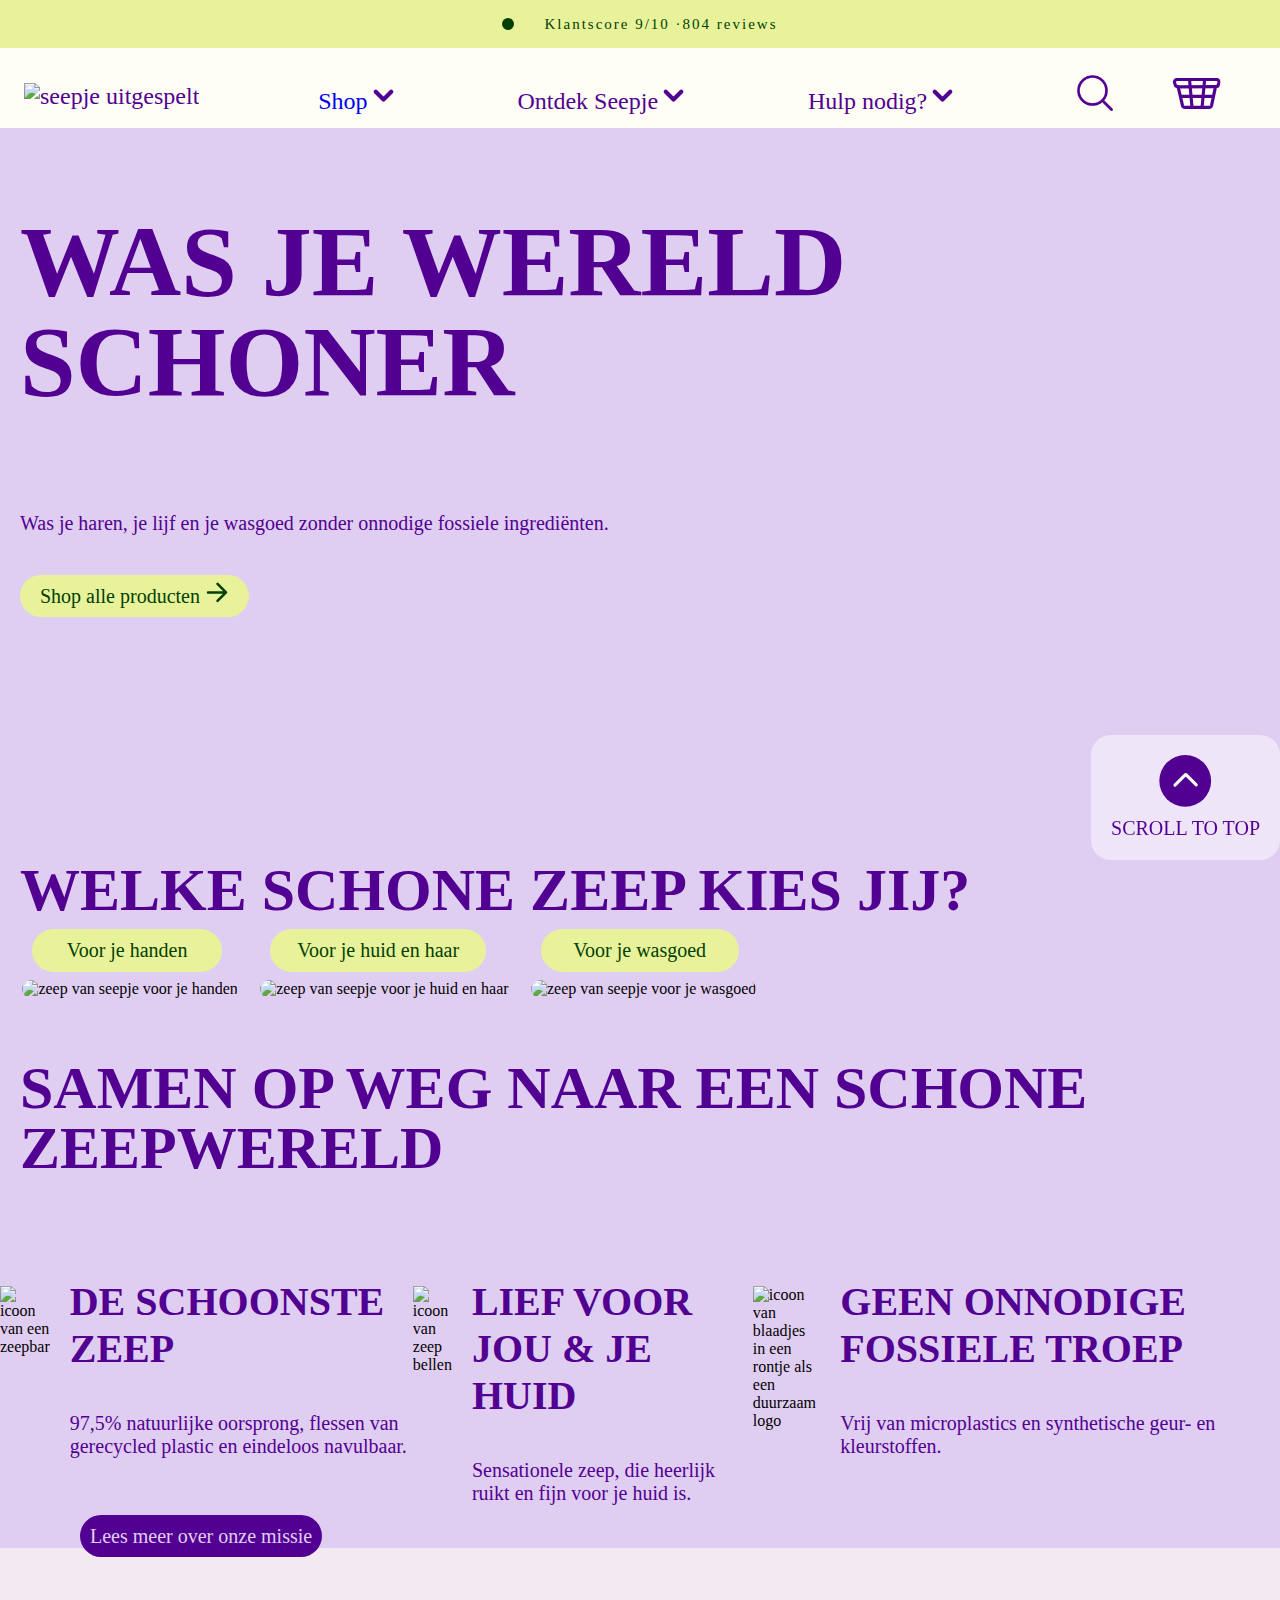
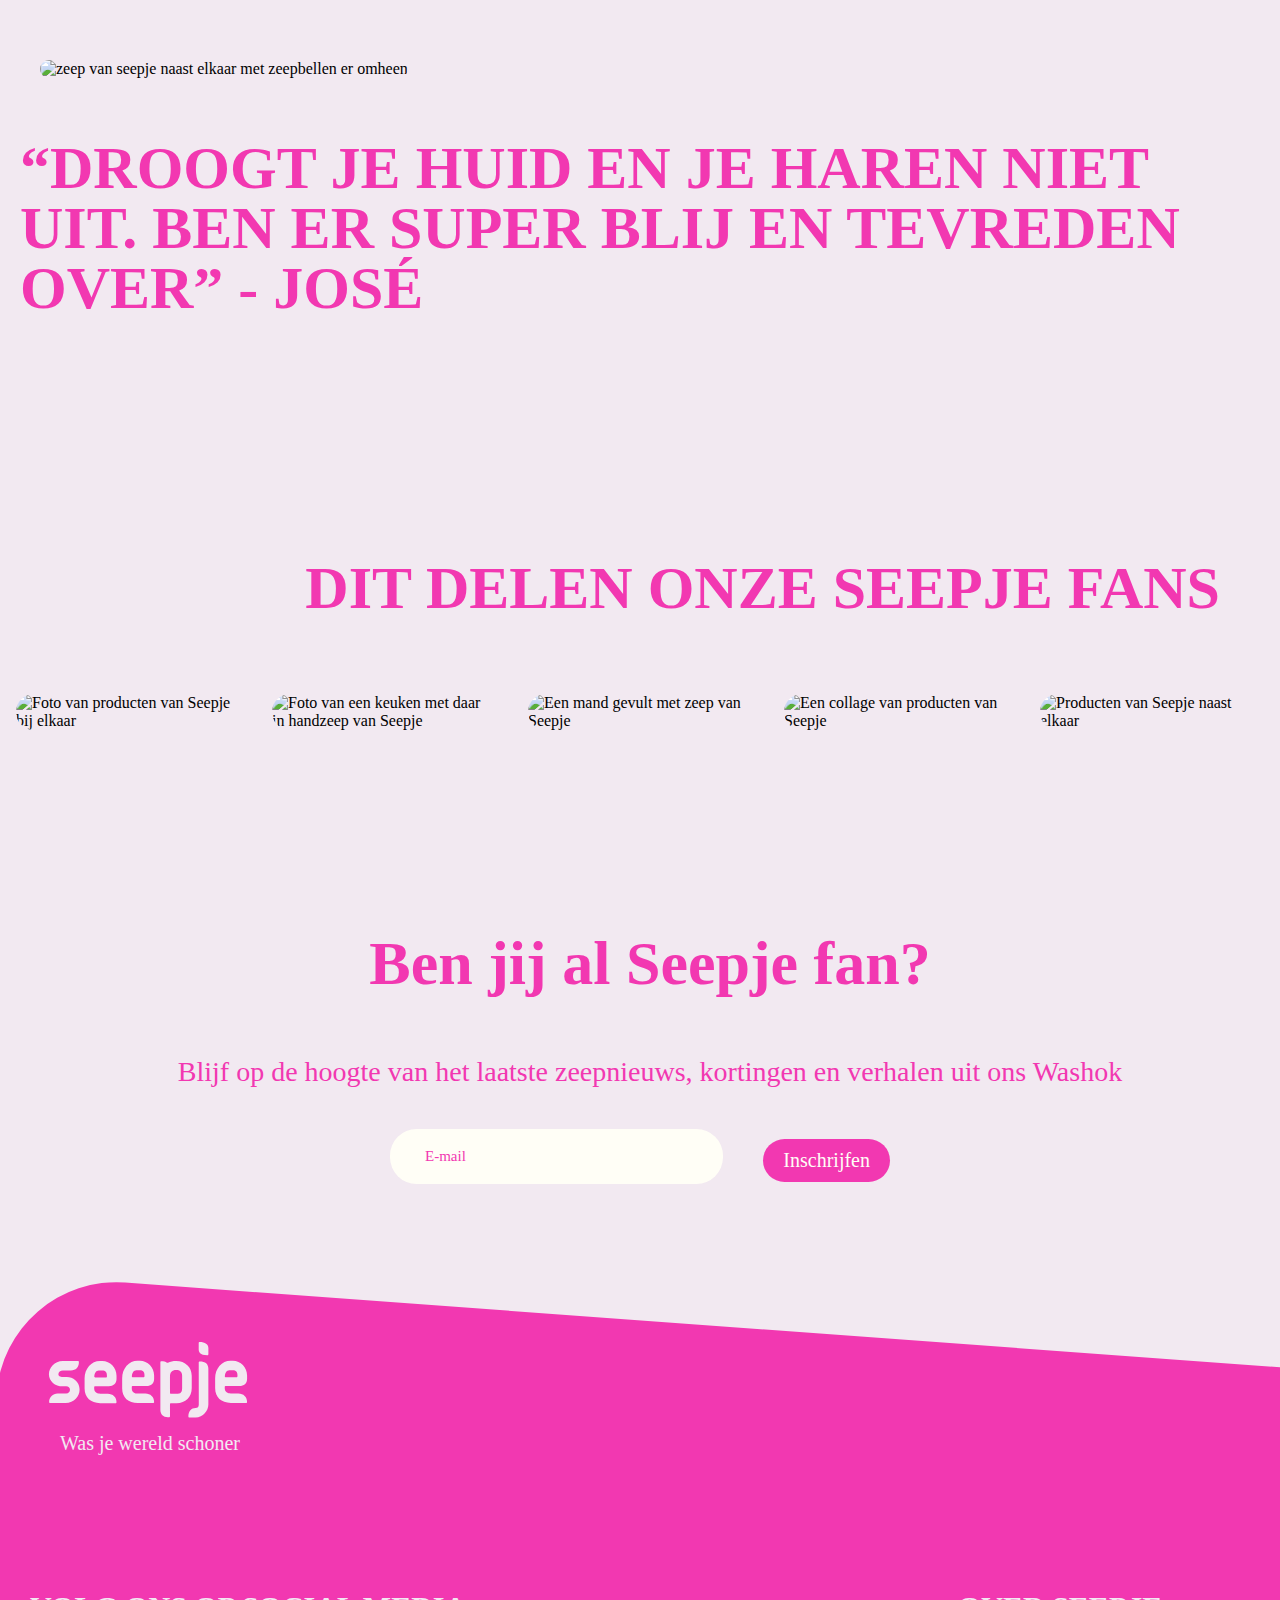
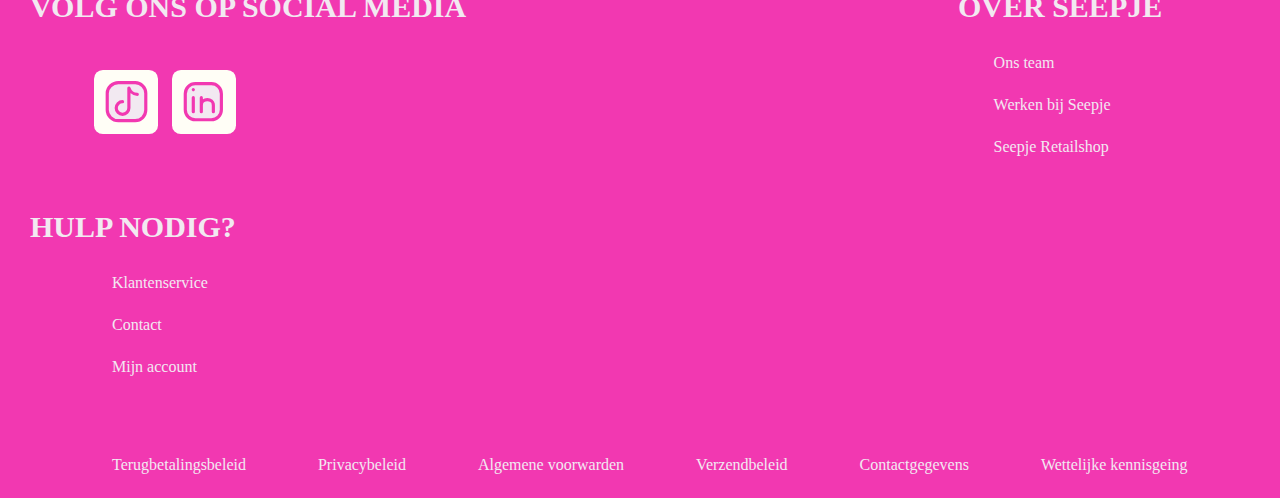
==== commit 597adb07: "Add files via upload" ====
--- a/index.html
+++ b/index.html
@@ -22,7 +22,7 @@
         </ul>
 	    <header>
 		    <ul>
-		        <li><img src="https://seepje.com/cdn/shop/files/Logo_1.svg?v=1713769468&width=100" alt=""></li>
+		        <li><img src="https://seepje.com/cdn/shop/files/Logo_1.svg?v=1713769468&width=100" alt="seepje uitgespelt"></li>
 		        <li><a href="./shop.html">Shop</a><svg xmlns="http://www.w3.org/2000/svg" width="31" height="32" viewBox="0 0 31 32" fill="none" class="icon icon-caret">
 				    <path d="M23.25 14.75L15.5 22.5L7.75 14.75" stroke="currentColor" stroke-width="4.23" stroke-linecap="round" stroke-linejoin="round"></path>
 			        </svg></li>
@@ -32,7 +32,7 @@
 		        <li>Hulp nodig?<svg xmlns="http://www.w3.org/2000/svg" width="31" height="32" viewBox="0 0 31 32" fill="none" class="icon icon-caret">
 				    <path d="M23.25 14.75L15.5 22.5L7.75 14.75" stroke="currentColor" stroke-width="4.23" stroke-linecap="round" stroke-linejoin="round"></path>
 			        </svg></li>
-			    <li><img src="./images/4092559-magnifier-mobile-ui-search-ui-website-zoom_114034.png" alt=""></li>
+			    <li><img src="./images/4092559-magnifier-mobile-ui-search-ui-website-zoom_114034.png" alt="een vergrootglas"></li>
 			    <li><svg xmlns="http://www.w3.org/2000/svg" width="38" height="25" viewBox="0 0 38 25" fill="none">
 				    <g clip-path="url(#clip0_3821_3383)">
 				    <path d="M28.569 23.2811H9.44341C8.57406 23.2811 7.81339 22.7377 7.51998 21.9119L4.05348 6.88308L2.13005 6.36147L1.27157 3.88384C0.815168 2.56896 1.79318 1.18887 3.195 1.18887H34.4262C35.7954 1.18887 36.7734 2.52549 36.3605 3.82951L35.5346 6.4484L33.6655 6.85048L30.5033 21.8684C30.2316 22.716 29.4492 23.2811 28.569 23.2811Z" stroke="currentColor" stroke-width="2.5" stroke-linecap="round" stroke-linejoin="round"></path>
@@ -85,7 +85,12 @@
 	</nav>
 
 	<main>
-		<section>
+		<button><svg class="scroll-to-top__svg" xmlns="http://www.w3.org/2000/svg" width="53" height="52" viewBox="0 0 53 52" fill="none">
+            <circle cx="26.2168" cy="25.8955" r="25.8955" fill="#520092"></circle>
+            <line x1="26.9927" y1="19.6806" x2="37.2253" y2="29.9132" stroke="#fffef6" stroke-width="3.10746" stroke-linecap="round"></line>
+            <line x1="26.2173" y1="19.8063" x2="15.9847" y2="30.0389" stroke="#fffef6" stroke-width="3.10746" stroke-linecap="round"></line>
+            </svg> SCROLL TO TOP</button>
+		<section class="intro">
 		    <article>
 		        <img src="https://seepje.com/cdn/shop/files/test-mobile-banner-website.jpg?v=1724672558&width=3840" alt="zeep van seepje naast elkaar met zeepbellen er omheen">
 		    </article>
@@ -97,9 +102,8 @@
 			    </svg></a>
 	        </article>
 		</section>
-
-		<section>
-			<h2>WELKE SCHONE ZEEP KIES JIJ?</h2>
+		<h2>WELKE SCHONE ZEEP KIES JIJ?</h2>
+		<section>
 			<article>
 				<img src="https://seepje.com/cdn/shop/collections/handzeep.png?v=1717664979" alt="zeep van seepje voor je handen">
 				<a href="./shop.html">Voor je handen</a>
@@ -117,21 +121,27 @@
 		<section>
 			<article>
 				<img src="https://seepje.com/cdn/shop/files/Icoon-Schonezeep-Paars.svg?v=1718703097&width=750" alt="icoon van een zeepbar">
-				<h3>DE SCHOONSTE ZEEP</h3>
-				<p>97,5% natuurlijke oorsprong, flessen van gerecycled plastic en eindeloos navulbaar.</p>
+				<div>
+				    <h3>DE SCHOONSTE ZEEP</h3>
+				    <p>97,5% natuurlijke oorsprong, flessen van gerecycled plastic en eindeloos navulbaar.</p>
+			    </div>
 			</article>
 			<article>
 				<img src="https://seepje.com/cdn/shop/files/Icoon-Liefvoorjou-Paars.svg?v=1718703097&width=750" alt="icoon van zeep bellen">
-				<h3>LIEF VOOR JOU & JE HUID</h3>
-				<p>Sensationele zeep, die heerlijk ruikt en fijn voor je huid is.</p>
+				<div>
+				    <h3>LIEF VOOR JOU & JE HUID</h3>
+				    <p>Sensationele zeep, die heerlijk ruikt en fijn voor je huid is.</p>
+			    </div>
 			</article>
 			<article>
 				<img src="https://seepje.com/cdn/shop/files/Icoon-Zonderfossieletroep-Paars.svg?v=1718703097&width=750" alt="icoon van blaadjes in een rontje als een duurzaam logo">
-				<h3>GEEN ONNODIGE FOSSIELE TROEP</h3>
-				<p>Vrij van microplastics en synthetische geur- en kleurstoffen.</p>
-			</article>
-			<a href="https://seepje.com/pages/onze-missie">Lees meer over onze missie</a>
-		</section>
+				<div>
+				    <h3>GEEN ONNODIGE FOSSIELE TROEP</h3>
+				    <p>Vrij van microplastics en synthetische geur- en kleurstoffen.</p>
+			    </div>
+			</article>
+		</section>
+		<a href="https://seepje.com/pages/onze-missie">Lees meer over onze missie</a>
 		<section>
 			<img src="https://seepje.com/cdn/shop/files/Seepje-natuurlijke-doucheproducten-homepage.jpg?crop=center&height=4096&v=1718560011&width=3277" alt="zeep van seepje naast elkaar met zeepbellen er omheen">
 			<h2>“DROOGT JE HUID EN JE HAREN NIET UIT. BEN ER SUPER BLIJ EN TEVREDEN OVER” - JOSÉ</h2>
@@ -139,21 +149,27 @@
 		<section>
 			<h2>DIT DELEN ONZE SEEPJE FANS</h2>
 			<article>
-				<img src="https://seepje.com/cdn/shop/files/Instagram-1.png?v=1718180225&width=1000" alt=".">
-				<img src="https://seepje.com/cdn/shop/files/instapost.png?v=1718692795&width=1000" alt=".">
-				<img src="https://seepje.com/cdn/shop/files/Instagram-2.png?v=1718180257&width=1000" alt=".">
-				<img src="https://seepje.com/cdn/shop/files/Instagram-5.png?v=1718180308&width=1000" alt=".">
-				<img src="https://seepje.com/cdn/shop/files/Instagram-6.png?v=1718180318&width=1000" alt=".">
-		    </article>
-		</section>
-		<section>
-			<h2>Ben jij al Seepje fan?</h2>
-			<p>Blijf op de hoogte van het laatste zeepnieuws, kortingen en verhalen uit ons Washok</p>
+				<img src="https://seepje.com/cdn/shop/files/Instagram-1.png?v=1718180225&width=1000" alt="Foto van producten van Seepje bij elkaar">
+				<img src="https://seepje.com/cdn/shop/files/instapost.png?v=1718692795&width=1000" alt="Foto van een keuken met daar in handzeep van Seepje">
+				<img src="https://seepje.com/cdn/shop/files/Instagram-2.png?v=1718180257&width=1000" alt="Een mand gevult met zeep van Seepje">
+				<img src="https://seepje.com/cdn/shop/files/Instagram-5.png?v=1718180308&width=1000" alt="Een collage van producten van Seepje">
+				<img src="https://seepje.com/cdn/shop/files/Instagram-6.png?v=1718180318&width=1000" alt="Producten van Seepje naast elkaar">
+		    </article>
+		</section>
+		<section>
+			<article>
+			    <h2>Ben jij al Seepje fan?</h2>
+			    <p>Blijf op de hoogte van het laatste zeepnieuws, kortingen en verhalen uit ons Washok</p>
+		    </article>
+			<article>
+			    <input type="email" pattern=".+@example\.com" placeholder="E-mail" required />
+			    <input type="submit" value="Inschrijfen" />
+		    </article>
 		</section>
 	</main>
 
 	<footer>
-		<section class="test">
+		<section>
 		    <svg xmlns="http://www.w3.org/2000/svg" width="250" height="132" viewBox="0 0 1030 545.4">
 			    <path class="cls-1" d="m140.84,201.6c-12.08-10.51-28.06-16.52-43.83-16.52h-17.8c-9.59,0-25.69-1.91-25.69-14.65,0-10.96,9.97-18.93,23.71-18.93h40.37c26.02,0,41.55-16.27,41.55-43.51,0-2.74-2.22-4.97-4.97-4.97h-78.1c-42.7,0-71.37,34.85-71.37,67.41,0,35.22,31.34,62.8,71.37,62.8h17.31c11.81,0,19.76,7.2,19.76,17.94,0,9.66-6.9,19.43-20.09,19.43h-43.67c-24.08,0-43.69,19.52-43.69,43.51,0,2.74,2.22,4.97,4.97,4.97h79.59c44.69,0,72.36-35.25,72.36-67.91,0-25.34-11.84-40.94-21.77-49.57h-.01Z"></path>
 			    <path class="cls-1" d="m303.45,178.51v3.76c0,2.74-2.22,4.97-4.97,4.97h-55.2c-2.91,0-5.22-2.54-4.95-5.44,2.31-24.56,13.42-29.95,29.19-29.95h11.37c17.19,0,24.54,7.98,24.54,26.68h.01Zm-23.88-76.31h-12.03c-44.36,0-79.12,39.52-79.12,89.98v52.4c0,45.75,31.57,75.32,80.44,75.32h79.09c2.74,0,4.97-2.22,4.97-4.97,0-25.82-18.5-43.84-45.01-43.84h-39.05c-14.97,0-30.97-6.96-30.97-26.52v-7.06c0-2.74,2.22-4.97,4.97-4.97h70.49c23.67,0,39.57-14.77,39.57-36.77v-17.31c0-42.08-32.91-76.31-73.35-76.31v.04Z"></path>
--- a/styles/style.css
+++ b/styles/style.css
@@ -112,6 +112,27 @@
   margin-bottom: 1em;
 }
 
+
+main > button{
+  background-color: #fff7;
+  border: none;
+  border-radius: 1em;
+  font-family: obviously-narrow-black;
+  color: #520092;
+  font-size: 20px;
+  padding: 1em;
+  position: fixed;
+  bottom: 2em;
+  right: 0;
+  display: flex;
+  flex-direction: column;
+  align-items: center;
+  z-index:2;
+}
+
+main > button svg{
+  margin-bottom: 0.5em;
+}
 
 
 /* ************* */
@@ -289,13 +310,7 @@
 /*  home pagina  */
 /* ************* */
 
-.shop-catagorie ul{
-  display: flex;
-}
-
-.shop-catagorie ul a{
-  text-decoration: none;
-}
+
 
 main section:first-of-type{
   overflow: hidden;
@@ -307,7 +322,7 @@
   height: 28em;
   object-fit: cover;
   border-radius: 5em;
-  transform: rotate(-7deg) translateY(7px) translateX(20px);
+  transform: rotate(-5deg) translateY(7px) translateX(20px);
   z-index: 1;
 }
 
@@ -318,10 +333,13 @@
   text-decoration: none;
   font-family: obviously-narrow-black;
   font-size: 20px;
-  padding: 1em;
+  padding: 0.5em 1em;
   margin-left: 1em;
 }
 
+main section:first-of-type article:last-of-type p{
+  margin-bottom: 2em;
+}
 
 section:nth-of-type(2) article{
   position: relative;
@@ -352,7 +370,7 @@
   width: 20%;
 }
 
-section:nth-of-type(3) a{
+main > a{
   color: #e0cef2;
   background-color: #520092;
   border-radius: 2em;
@@ -377,6 +395,8 @@
 section:nth-of-type(4) h2{
   color: #f238b1;
   margin-right: 1em;
+  margin-bottom: 0;
+  padding-bottom: 2em;
 }
 
 section:nth-of-type(5) {
@@ -385,6 +405,10 @@
 
 section:nth-of-type(5) h2{
   color: #f238b1;
+  padding-top: 2em;
+  margin-right: 1em;
+  margin-top: 0;
+  text-align: end;
 }
 
 section:nth-of-type(5) article{
@@ -395,10 +419,68 @@
 }
 
 section:nth-of-type(5) article img{
-  width: 90%;
+  width: 20em;
   margin: 1em;
   border-radius: 2em;
 }
+
+section:nth-of-type(6){
+  background-color: #f2e9f1;
+  padding-bottom: 3em;
+}
+
+section:nth-of-type(6) h2{
+  margin-top: 0;
+  padding-top: 3em;
+  font-size: 62px;
+  color: #f238b1;
+}
+
+section:nth-of-type(6) p{
+  color: #f238b1;
+  font-size: 28px;
+}
+
+section:nth-of-type(6) article:first-of-type{
+  text-align: center;
+}
+
+section:nth-of-type(6) article:nth-of-type(2){
+  display: flex;
+  justify-content: center;
+  align-items: center;
+}
+
+input{
+  padding: 1em;
+  margin-top: 1em;
+  border-radius: 2em;
+  border: none;
+  background-color: #FFFEF6;
+
+}
+
+input:first-of-type{
+  width: 25em;
+  padding: 1.5em;
+}
+
+input::placeholder{
+  color: #f238b1;
+  font-family: obviously-narrow;
+  padding-left: 1em;
+  font-size: 15px;
+}
+
+input:nth-of-type(2){
+  background-color: #f238b1;
+  color: #FFFEF6;
+  font-family: obviously-narrow-black;
+  margin-left: 2em;
+  padding: 0.5em 1em 0.5em 1em;
+  font-size: 20px;
+}
+
 
 
 
@@ -406,11 +488,19 @@
 /*   shop pagina    */
 /* **************** */
 
-
-
 .shop-pagina {
   background-color: #FFFEF6;
 }
+
+.shop-catagorie ul{
+  display: flex;
+}
+
+.shop-catagorie ul a{
+  text-decoration: none;
+}
+
+
 
 
 /* onder navigatie */
@@ -495,6 +585,12 @@
 
 /* articles */
 
+
+.shop-pagina section:nth-of-type(2) p:last-of-type{
+  font-family: obviously-narrow-black;
+  padding-top: 0.5em;
+  padding-bottom: 0.5em;
+}
 
 .shop-pagina section:nth-of-type(2){
   display: grid; 
@@ -504,23 +600,12 @@
 }
 
 .shop-pagina section:nth-of-type(2) article {
-  transition: all 250ms ease;
-  border: 2px solid #FFFEF6;
   border-radius: 2em;
   width: 90%;
   margin-left: 2em;
   margin-right: 2em;
 }
 
-.shop-pagina section:nth-of-type(2) article:hover{
-  border: 2px solid #0052CD;
-  border-radius: 2em;
-}
-
-.shop-pagina section:nth-of-type(2) article:nth-child(-n+9):hover{
-  border: 2px solid #520092;
-  border-radius: 2em;
-}
 
 .shop-pagina section:nth-of-type(2) article h3{
   height: 1em;
@@ -537,7 +622,6 @@
   width: 100%;
   background-color: #e0cef2;
   border-radius: 2em;
-  box-shadow: 3px 3px #0052CD;
 }
 
 .shop-pagina section:nth-of-type(2) article:nth-child(n+10) h3{
@@ -675,19 +759,19 @@
 footer:after {
   content: "";
   width: 130%;
-  height: 1000px;
+  height: 2000px;
   position: absolute;
   top: 100px;
-  left: -35px;
+  left: -70px;
   transform: rotate(4.2deg);
   border-radius: 120px;
   background-color: #f238b1;
 }
 
-.test{
+footer section:first-of-type{
   z-index: 1;
   position: relative;
-  padding: 5rem 4rem 0;
+  padding-top: 6em;
 }
 
 footer h2, footer h3, footer p, footer ul{
@@ -703,6 +787,10 @@
   font-family: Helvetica-Light;
   margin: 1.5em;
   list-style-type: none;
+}
+
+footer ul{
+  margin-left: 5%;
 }
 
 footer  section > ul{
@@ -726,8 +814,8 @@
 
 footer section > p{
   position: absolute;
-  top: 8.5em;
-  left: 5em;
+  top: 10em;
+  left: 2em;
 }
 
 footer li svg{
@@ -738,7 +826,6 @@
 
 footer section article:first-of-type ul{
   display: flex;
-  color: #0052CD;
 }
 
 footer section article:first-of-type ul li{
@@ -751,10 +838,10 @@
 }
 
 footer section li{
-  margin-left:3em;
-}
-
-footer section{
+  margin-left: 3em;
+}
+
+footer section section{
   display: flex;
   flex-wrap:wrap;
 }
@@ -767,17 +854,34 @@
   gap:.125em;
 }
 
-footer section article:first-of-type{
-  flex-grow: 3;
-  flex-basis:30em;
+footer section section article:first-of-type{
+  flex-grow: 4;
+  flex-basis: 50em;
+}
+footer section section article:nth-of-type(2){
+  flex-grow: 1;
+
+}
+footer section section article:nth-of-type(3){
+  flex-grow: 1;
+
 }
 
 .paars{
+  background-color: #ECD4FF;
+}
+
+.paars::after{
   background-color: #520092;
 }
 
+.paars svg:first-of-type{
+  fill: #ECD4FF;
+}
+
 .paars svg{
   color: #520092;
+  fill: #FFFEF6;
 }
 
 
@@ -799,6 +903,24 @@
 
   header ul li:last-of-type{
     display: none;
+  }
+
+
+  main section:nth-of-type(2){
+    display: flex;
+  }
+
+  main section:nth-of-type(3){
+    display: flex;
+  }
+
+  main section:nth-of-type(3) article{
+    display: flex;
+    align-items: start;
+  }
+
+  main section:nth-of-type(3) article img{
+    margin-top: 3em;
   }
 }
 
@@ -821,6 +943,8 @@
     display: flex;
     flex-wrap: wrap;
   }
+
+
 
   .shop-pagina section article:nth-of-type(2) div{
     display: block;
@@ -834,6 +958,38 @@
     top: -7em;
     align-items: flex-end;
   }
+
+
+
+  .intro{
+    display: flex;
+    justify-content: space-between;
+    height: 50em;
+  }
+
+  .intro h1{
+    font-size: 100px;
+    display: block;
+  }
+
+  .intro article:first-of-type{
+    order: 2;
+  }
+
+  .intro article:first-of-type img{
+    height: 40em;
+    width: 50em;
+    position: relative;
+    right: -4em;
+    top: 2em;
+  }
+
+  .intro article:last-of-type{
+    margin-top: 7em;
+    order: 1;
+  }
+
+  
 }
 
 
@@ -841,6 +997,29 @@
   .shop-catagorie{
     height: 9em;
   }
+
+  section:nth-of-type(6) article:last-of-type{
+  flex-direction: column;
+    justify-content: center;
+  
+    align-items: center;
+  }
+
+  section:nth-of-type(6) h2{
+    font-size: 40px;
+  }
+
+  input:first-of-type{
+    width: 80%;
+    margin: 0;
+  }
+
+  input:last-of-type{
+    width: 80%;
+    margin-left: 0;
+    
+
+  }
 }
 
 
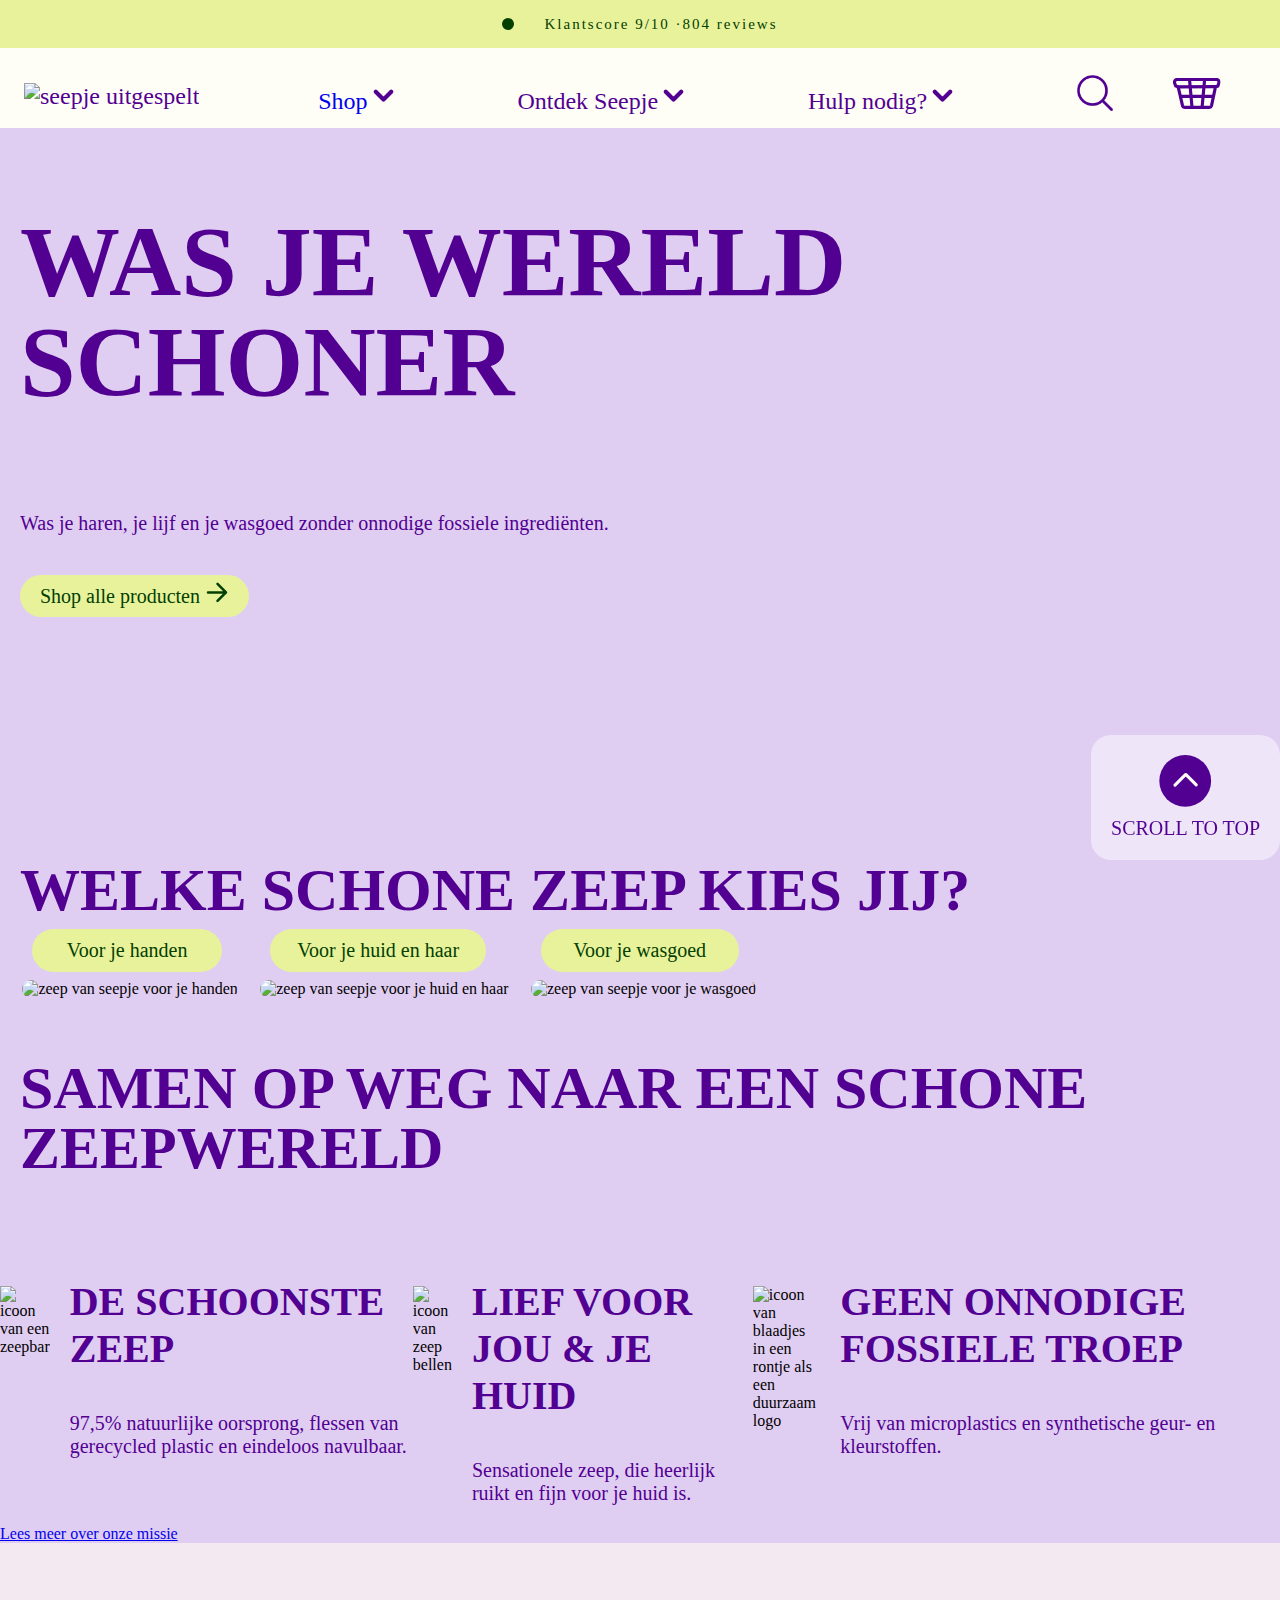
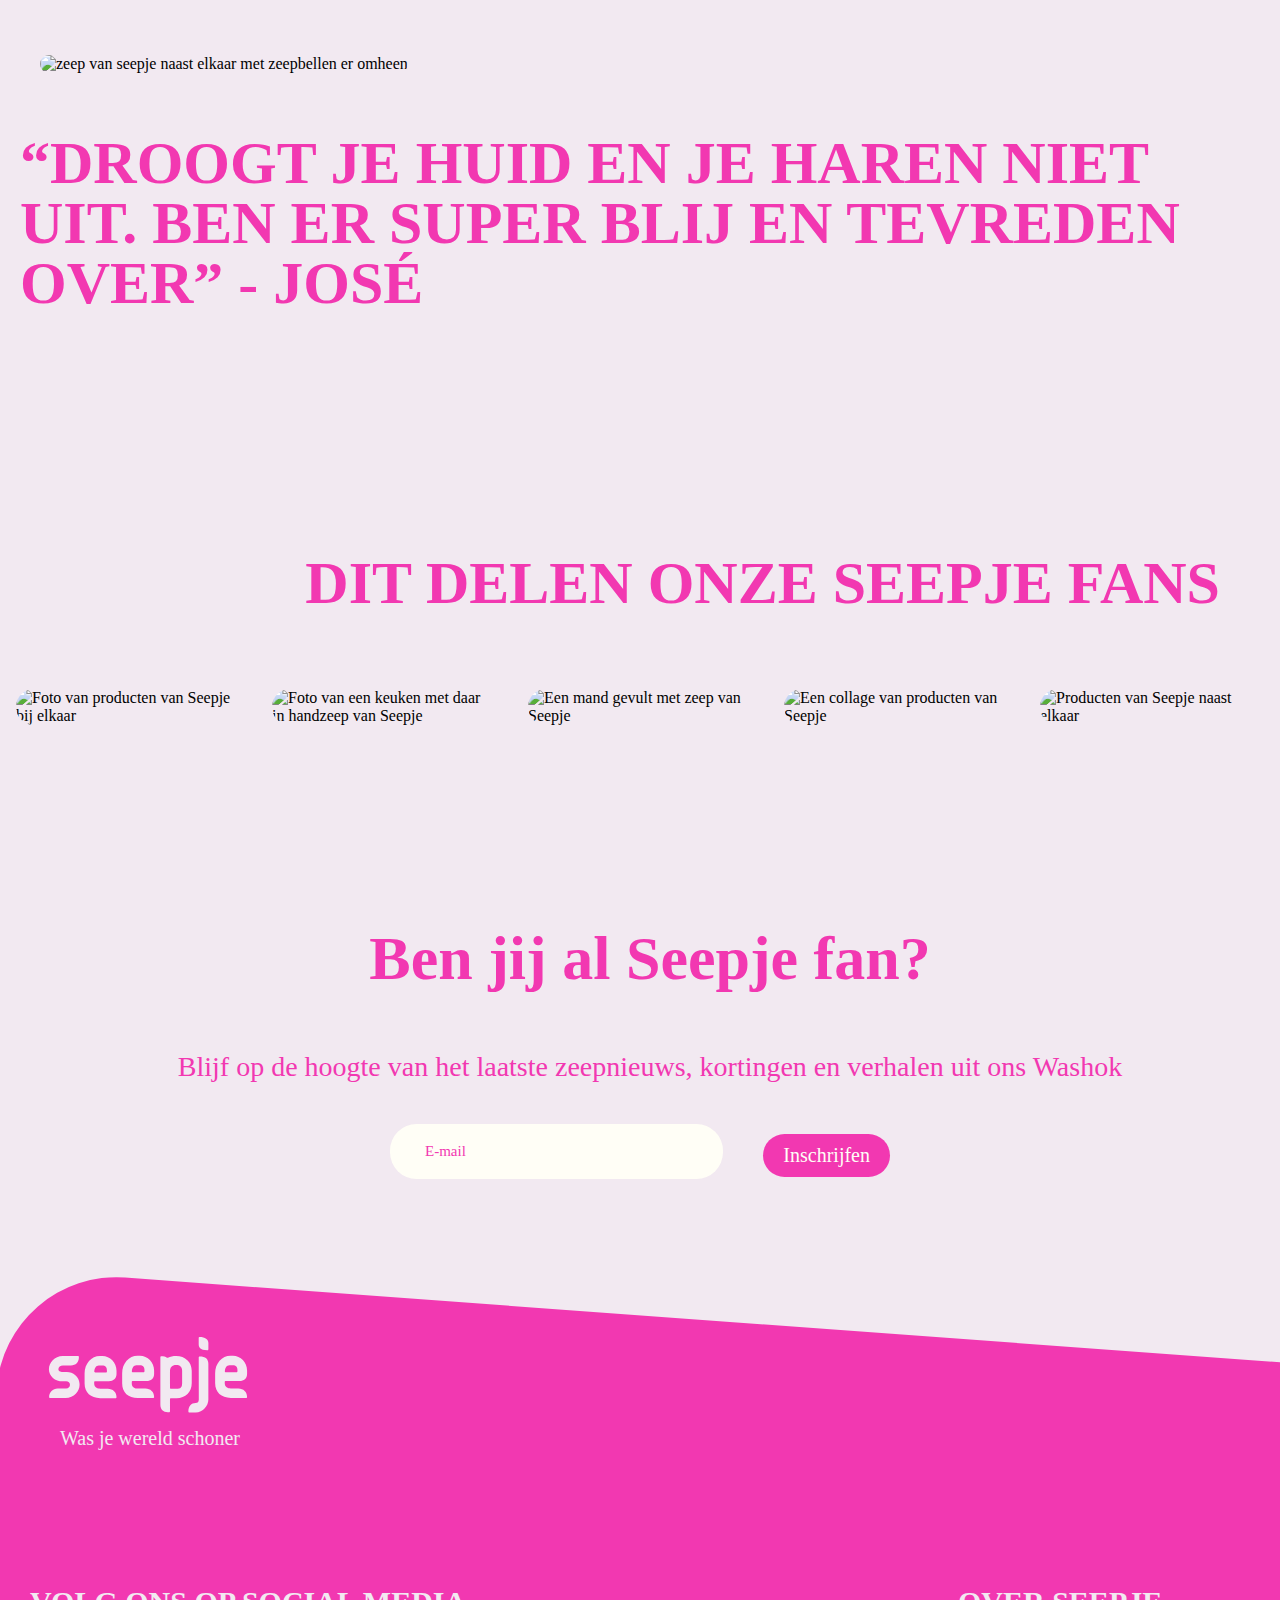
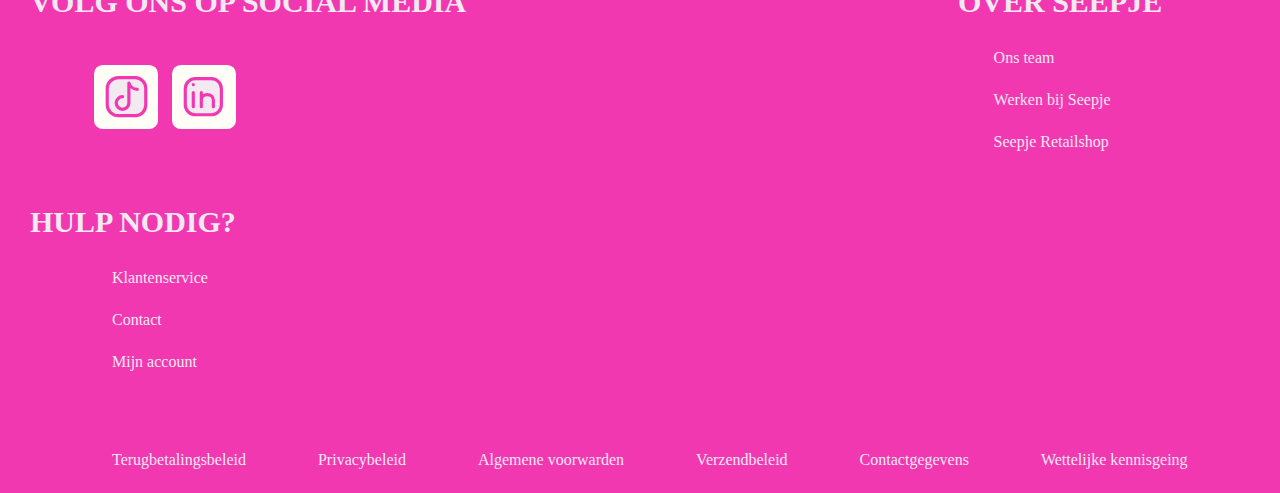
==== commit 275e3852: "Add files via upload" ====
--- a/index.html
+++ b/index.html
@@ -141,7 +141,9 @@
 			    </div>
 			</article>
 		</section>
-		<a href="https://seepje.com/pages/onze-missie">Lees meer over onze missie</a>
+		<article>
+		    <a href="https://seepje.com/pages/onze-missie">Lees meer over onze missie</a>
+	    </article>
 		<section>
 			<img src="https://seepje.com/cdn/shop/files/Seepje-natuurlijke-doucheproducten-homepage.jpg?crop=center&height=4096&v=1718560011&width=3277" alt="zeep van seepje naast elkaar met zeepbellen er omheen">
 			<h2>“DROOGT JE HUID EN JE HAREN NIET UIT. BEN ER SUPER BLIJ EN TEVREDEN OVER” - JOSÉ</h2>
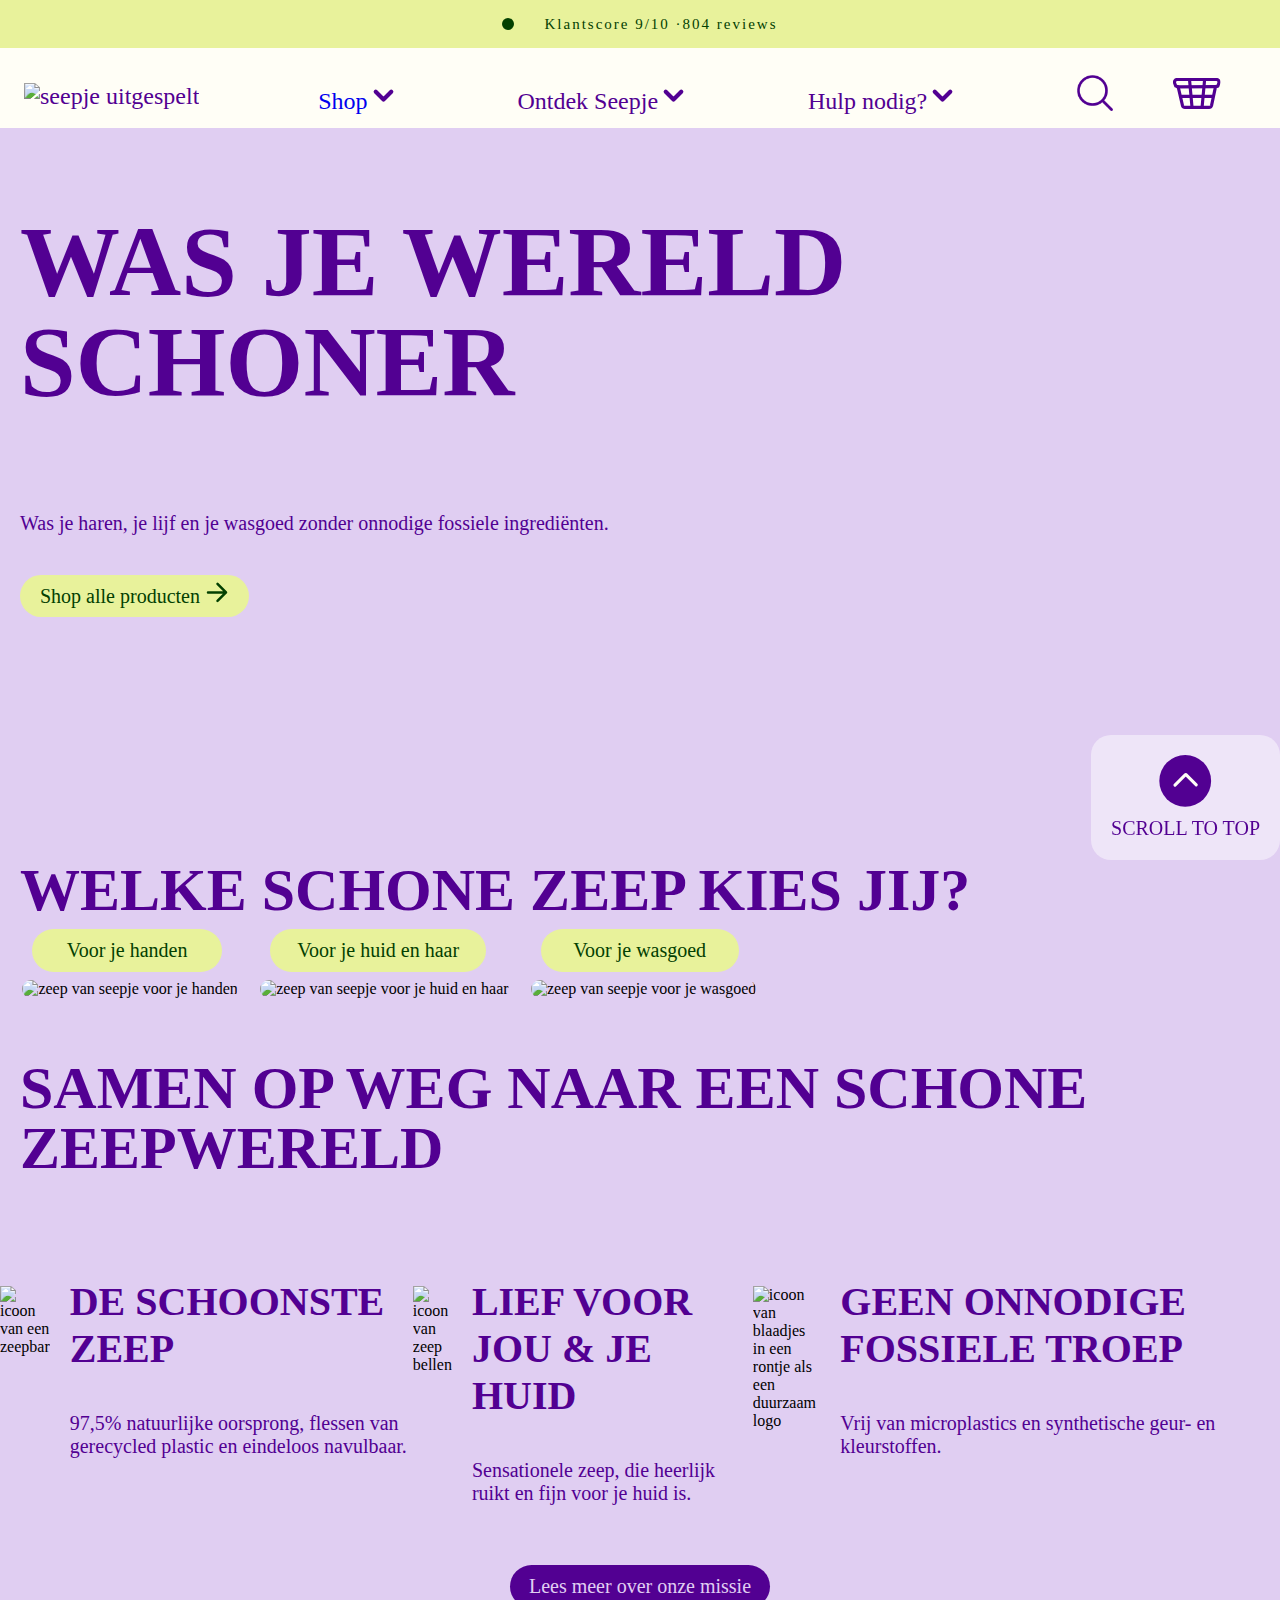
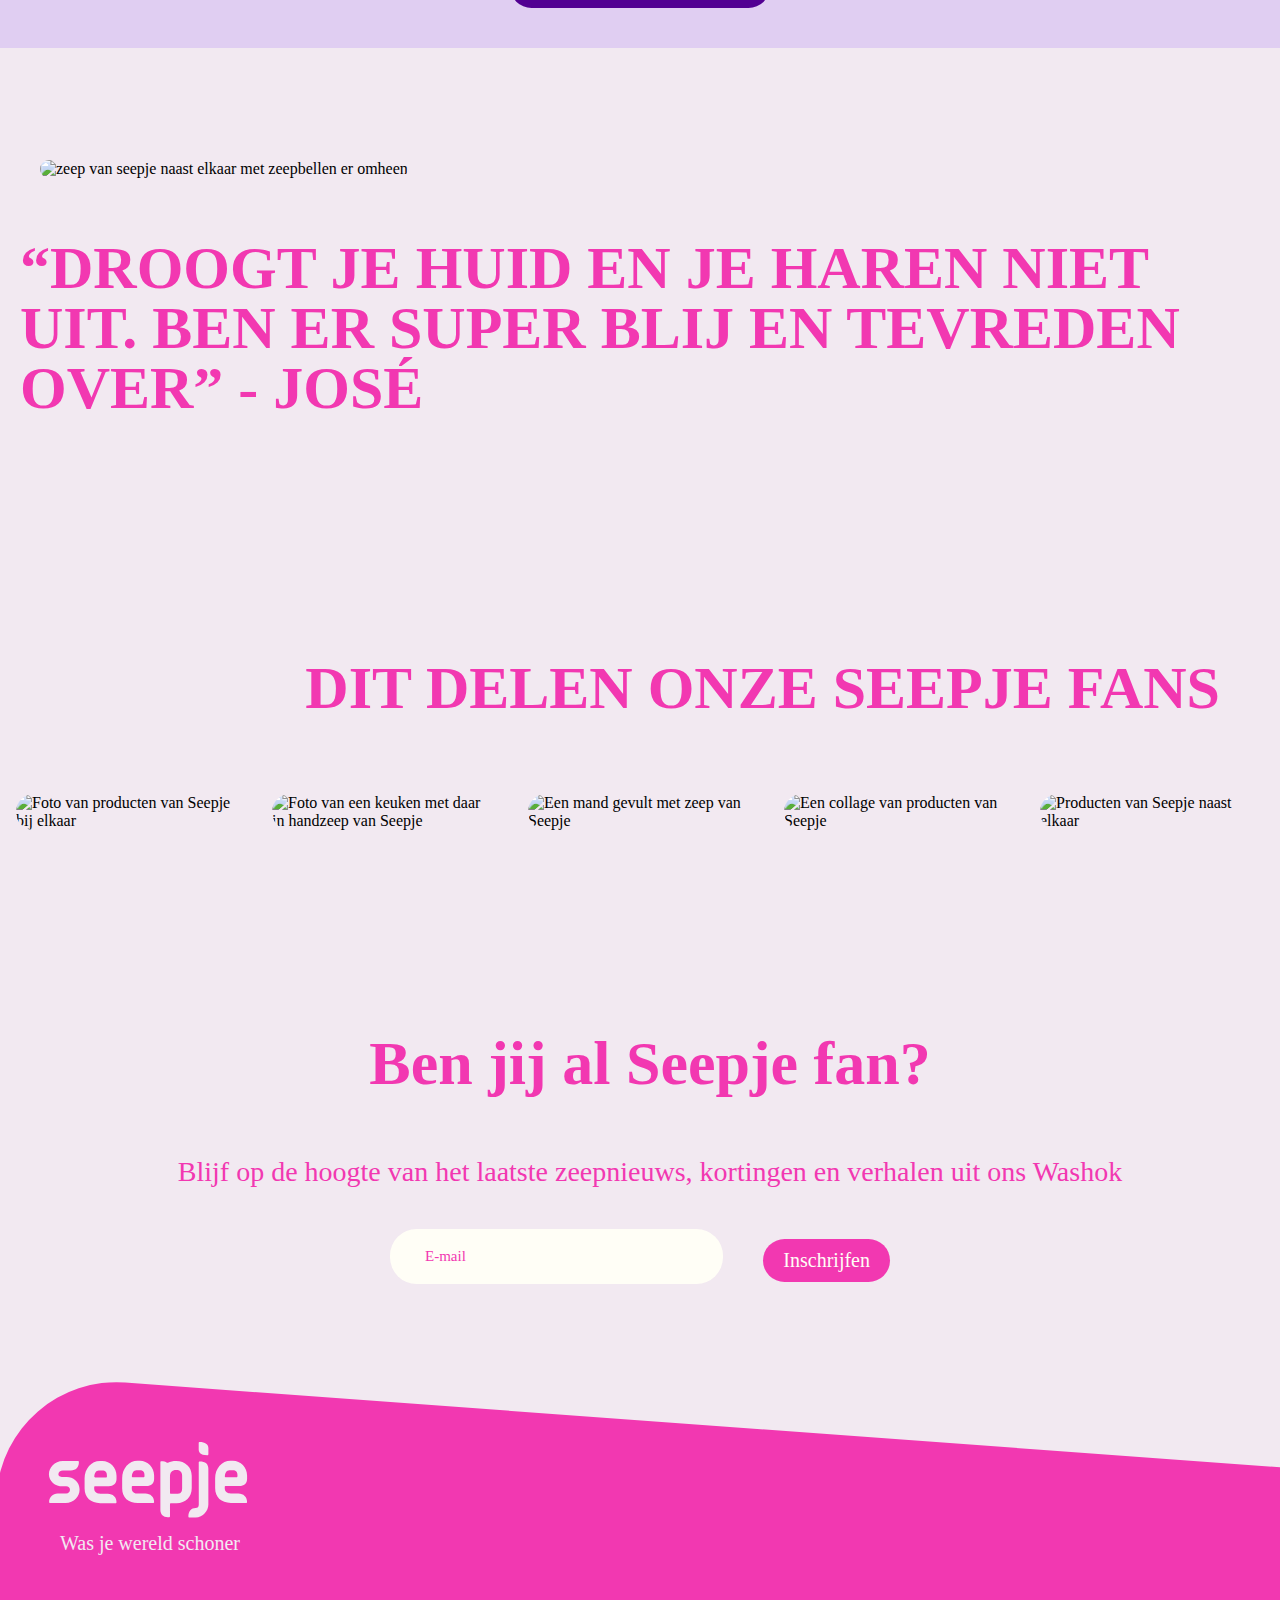
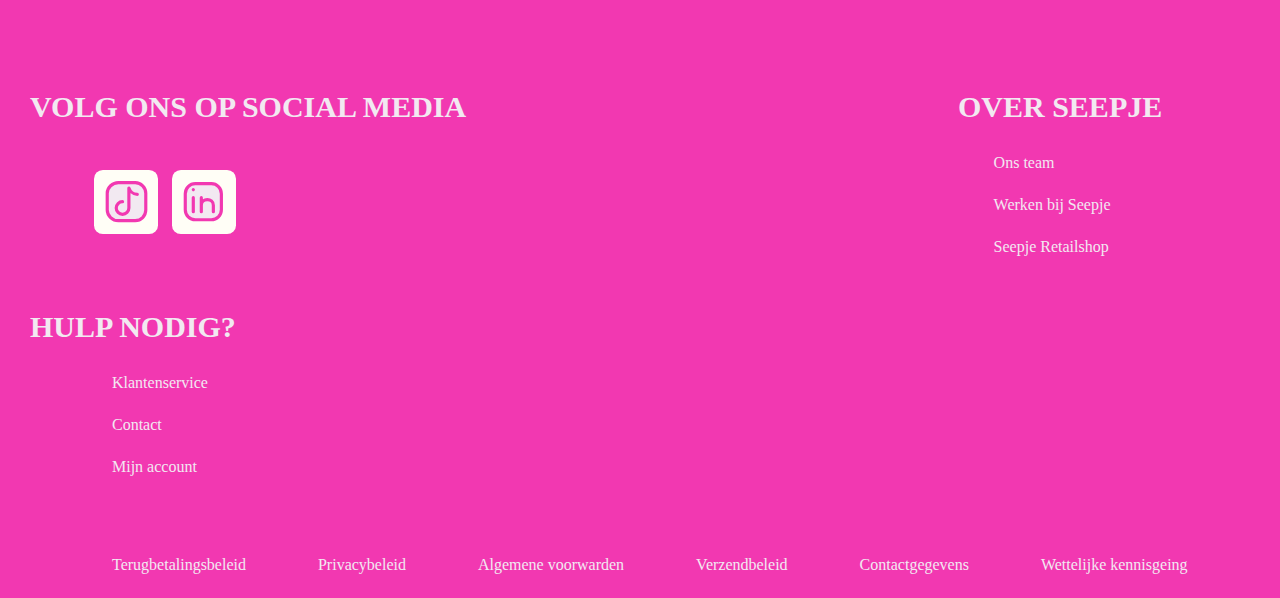
==== commit 87c0c95d: "Add files via upload" ====
--- a/index.html
+++ b/index.html
@@ -141,7 +141,7 @@
 			    </div>
 			</article>
 		</section>
-		<article>
+		<article>   
 		    <a href="https://seepje.com/pages/onze-missie">Lees meer over onze missie</a>
 	    </article>
 		<section>
--- a/styles/style.css
+++ b/styles/style.css
@@ -370,7 +370,13 @@
   width: 20%;
 }
 
-main > a{
+main > article{
+  display: flex;
+  justify-content: center;
+  text-align: center;
+}
+
+main > article > a{
   color: #e0cef2;
   background-color: #520092;
   border-radius: 2em;
@@ -378,7 +384,9 @@
   font-family: obviously-narrow-black;
   font-size: 20px;
   padding: 0.5em;
-  margin-left: 4em;
+  width: 13em;
+  margin-bottom: 2em;
+  margin-top: 2em;
 }
 
 section:nth-of-type(4) {
@@ -756,6 +764,7 @@
   min-height: 400px;
 }
 
+/* (CSS - Before Pseudo Element Behind Element Text, z.d.) */
 footer:after {
   content: "";
   width: 130%;
